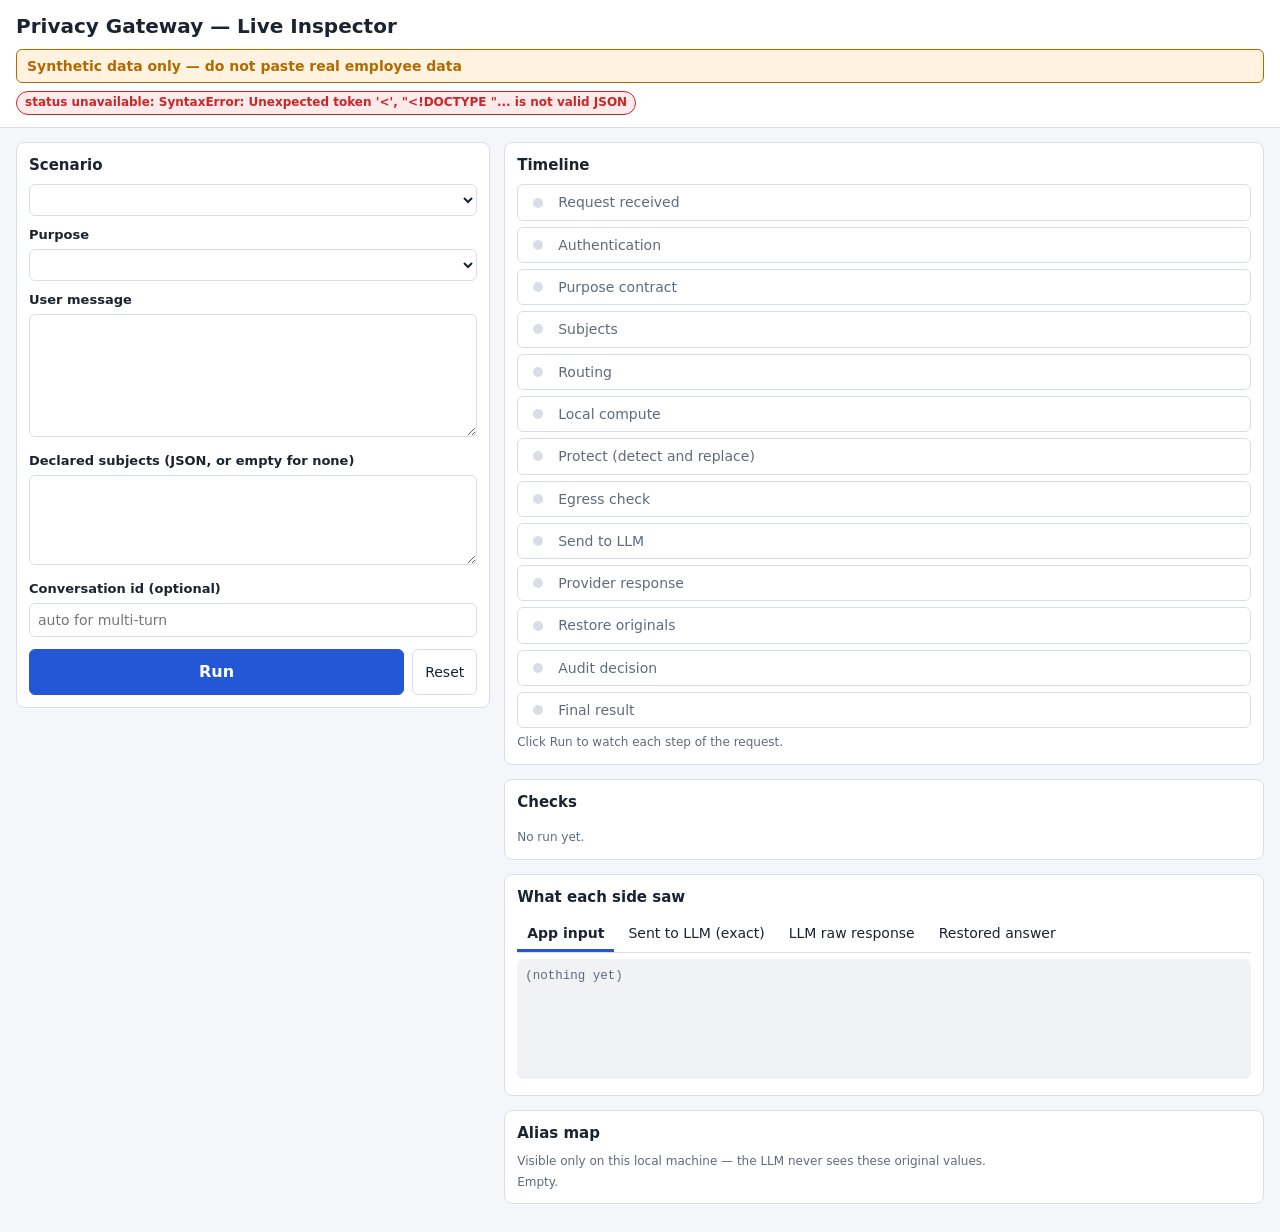
==== demo/ui/index.html @ ef5ab996 "Live Inspector: local test UI with step-by-step trace of every gateway stage - demo/ui_server.py + d" ====
<!doctype html>
<html lang="en">
<head>
<meta charset="utf-8">
<meta name="viewport" content="width=device-width, initial-scale=1">
<title>Privacy Gateway Live Inspector</title>
<style>
:root{--bg:#f4f6f9;--card:#fff;--fg:#1c2330;--mut:#5f6b7c;--bd:#d9dee6;--pri:#2457d6;--pri-fg:#fff;--ok:#16874a;--bad:#c62828;--warn:#b26a00;--okbg:#e6f5ec;--badbg:#fdeaea;--warnbg:#fff3df;--code:#f0f2f6;--alias:#d6e4ff;--aliasfg:#12388f;--redact:#ffd9d9;--redactfg:#8c1414}
@media (prefers-color-scheme:dark){:root:not([data-theme="light"]){--bg:#12161d;--card:#1b212b;--fg:#e4e9f1;--mut:#97a3b6;--bd:#2f3846;--pri:#5b8cff;--pri-fg:#0b1020;--ok:#4cc884;--bad:#ff7b7b;--warn:#f0b04a;--okbg:#14301f;--badbg:#3a1b1b;--warnbg:#38290f;--code:#10141b;--alias:#1f3a73;--aliasfg:#bcd1ff;--redact:#5a2020;--redactfg:#ffc4c4}}
*{box-sizing:border-box}
body{margin:0;background:var(--bg);color:var(--fg);font:14px/1.45 system-ui,-apple-system,"Segoe UI",Roboto,sans-serif}
header{padding:12px 16px;background:var(--card);border-bottom:1px solid var(--bd)}
h1{margin:0 0 8px;font-size:20px}
h2{margin:0 0 8px;font-size:15px}
.banner{background:var(--warnbg);color:var(--warn);border:1px solid var(--warn);border-radius:6px;padding:6px 10px;font-weight:600;margin-bottom:8px}
#statusbar{display:flex;flex-wrap:wrap;gap:8px;align-items:center;font-size:13px}
.badge{display:inline-block;padding:2px 8px;border-radius:999px;font-weight:600;font-size:12px;border:1px solid var(--bd)}
.badge.ok{background:var(--okbg);color:var(--ok);border-color:var(--ok)}
.badge.warn{background:var(--warnbg);color:var(--warn);border-color:var(--warn)}
.badge.bad{background:var(--badbg);color:var(--bad);border-color:var(--bad)}
.badge.gray{background:var(--code);color:var(--mut)}
.mut{color:var(--mut)}
.small{font-size:12px}
main{display:grid;grid-template-columns:38% 1fr;gap:14px;padding:14px 16px;align-items:start}
@media (max-width:900px){main{grid-template-columns:1fr}}
.card{background:var(--card);border:1px solid var(--bd);border-radius:8px;padding:12px;margin-bottom:14px}
label{display:block;font-weight:600;margin:10px 0 4px;font-size:13px}
select,input,textarea{width:100%;font:inherit;color:var(--fg);background:var(--card);border:1px solid var(--bd);border-radius:6px;padding:6px 8px}
textarea{font-family:ui-monospace,SFMono-Regular,Menlo,Consolas,monospace;font-size:12.5px;resize:vertical;min-height:90px}
button{font:inherit;cursor:pointer;border-radius:6px;border:1px solid var(--bd);background:var(--card);color:var(--fg);padding:6px 12px}
button:hover:not(:disabled){border-color:var(--pri)}
button:disabled{opacity:.5;cursor:not-allowed}
button.primary{background:var(--pri);color:var(--pri-fg);border-color:var(--pri);font-weight:700;font-size:16px;padding:10px 16px;width:100%}
.row{display:flex;gap:8px;align-items:flex-start;margin-bottom:6px}
.row select{width:110px;flex:none}
.row textarea{min-height:60px}
.btns{display:flex;gap:8px;margin-top:12px}
.btns .primary{flex:1}
.err{color:var(--bad);font-size:12px;margin-top:3px}
.desc{background:var(--code);border-radius:6px;padding:8px;margin-top:6px;font-size:13px}
.timeline{list-style:none;margin:0;padding:0}
.step{border:1px solid var(--bd);border-radius:6px;margin-bottom:6px;background:var(--card)}
.step.failed{border-color:var(--bad)}
.step .hd{display:flex;align-items:center;gap:10px;padding:7px 10px;cursor:pointer}
.step .ttl{flex:1;font-weight:600}
.step .ms{color:var(--mut);font-variant-numeric:tabular-nums;font-size:12px}
.step.pending .ttl{color:var(--mut);font-weight:400}
.ico{width:20px;height:20px;flex:none;display:flex;align-items:center;justify-content:center;font-weight:700}
.dot{width:10px;height:10px;border-radius:50%;background:var(--bd)}
.spin{width:16px;height:16px;border:2px solid var(--bd);border-top-color:var(--pri);border-radius:50%;animation:sp .8s linear infinite}
@keyframes sp{to{transform:rotate(360deg)}}
.ico.done{color:var(--ok)}.ico.failed{color:var(--bad)}.ico.skipped{color:var(--mut)}
.detail{display:none;padding:6px 10px 10px;border-top:1px solid var(--bd)}
.step.open .detail{display:block}
table{border-collapse:collapse;width:100%;font-size:12.5px}
th,td{text-align:left;vertical-align:top;border-bottom:1px solid var(--bd);padding:4px 6px;word-break:break-word}
th{color:var(--mut);font-weight:600;white-space:nowrap}
td.k{color:var(--mut);white-space:nowrap;width:1%}
pre,.pane{font-family:ui-monospace,SFMono-Regular,Menlo,Consolas,monospace;font-size:12.5px;background:var(--code);border-radius:6px;padding:8px;margin:4px 0;white-space:pre-wrap;word-break:break-word;overflow:auto;max-height:340px}
.pane{min-height:120px;max-height:420px}
.chip{display:inline-block;margin:2px 4px 2px 0;padding:1px 8px;border-radius:999px;font-size:12px;border:1px solid var(--bd);background:var(--code)}
.chip.RAW{background:var(--badbg);color:var(--bad);border-color:var(--bad)}
.chip.TRANSFORMED{background:var(--okbg);color:var(--ok);border-color:var(--ok)}
.chip.INTERNAL{background:var(--code);color:var(--mut)}
.alias{background:var(--alias);color:var(--aliasfg);border-radius:3px;padding:0 2px;cursor:help}
.redact{background:var(--redact);color:var(--redactfg);border-radius:3px;padding:0 2px}
.errcard{background:var(--badbg);border:1px solid var(--bad);color:var(--bad);border-radius:8px;padding:10px 12px;margin-bottom:14px}
.errcard.safe{background:var(--okbg);border-color:var(--ok);color:var(--ok)}
.errcard b{font-size:15px}
.tabs{display:flex;gap:4px;flex-wrap:wrap;border-bottom:1px solid var(--bd);margin-bottom:6px}
.tab{border:none;border-bottom:3px solid transparent;border-radius:0;background:none;padding:6px 10px}
.tab.on{border-bottom-color:var(--pri);font-weight:700}
.legend{font-size:12px;color:var(--mut);margin-top:6px}
.tot{display:flex;gap:14px;flex-wrap:wrap;margin-bottom:8px}
.tot div{background:var(--code);border-radius:6px;padding:4px 10px}
.hidden{display:none}
</style>
</head>
<body>
<header>
  <h1>Privacy Gateway — Live Inspector</h1>
  <div class="banner">Synthetic data only — do not paste real employee data</div>
  <div id="statusbar"><span class="badge gray">loading status…</span></div>
</header>
<main>
<section id="left">
  <div class="card">
    <h2>Scenario</h2>
    <select id="scenario"></select>
    <div id="scdesc" class="desc hidden"></div>
    <label for="purpose">Purpose</label>
    <select id="purpose"></select>
    <label id="msglabel">Message</label>
    <div id="msgs"></div>
    <label for="subjects">Declared subjects (JSON, or empty for none)</label>
    <textarea id="subjects" rows="4" spellcheck="false"></textarea>
    <div id="suberr" class="err"></div>
    <label for="convid">Conversation id (optional)</label>
    <input id="convid" placeholder="auto for multi-turn">
    <div class="btns"><button id="run" class="primary">Run</button><button id="reset">Reset</button></div>
  </div>
</section>
<section id="right">
  <div id="errbox"></div>
  <div class="card">
    <h2>Timeline</h2>
    <ul id="timeline" class="timeline"></ul>
    <div class="mut small" id="tlhint">Click Run to watch each step of the request.</div>
  </div>
  <div class="card">
    <h2>Checks</h2>
    <div id="totals" class="tot"></div>
    <div id="checks" class="mut small">No run yet.</div>
    <div id="mtbox" class="hidden" style="margin-top:8px"><button id="cont" class="primary" style="font-size:14px;padding:6px 12px;width:auto">Continue conversation</button></div>
  </div>
  <div class="card">
    <h2>What each side saw</h2>
    <div class="tabs" id="tabs"></div>
    <div id="pane" class="pane"></div>
    <div id="legend" class="legend hidden"><span class="alias">[ALIAS_ABC123]</span> alias and <span class="redact">[PAN]</span> redaction: this value never left; the gateway restores it on the way back. Hover an alias to see the original.</div>
  </div>
  <div class="card">
    <h2>Alias map</h2>
    <div class="mut small" style="margin-bottom:4px">Visible only on this local machine — the LLM never sees these original values.</div>
    <div id="aliasmap" class="mut small">Empty.</div>
  </div>
</section>
</main>
<script>
(function(){
'use strict';
var STEPS=[["request","Request received"],["auth","Authentication"],["contract","Purpose contract"],["subjects","Subjects"],["route","Routing"],["local_compute","Local compute"],["protect","Protect (detect and replace)"],["egress","Egress check"],["send","Send to LLM"],["provider","Provider response"],["restore","Restore originals"],["audit","Audit decision"],["final","Final result"]];
var ALIAS_RE=/\[[A-Z_]+_[0-9][0-9A-Z]{5}(?:[0-9A-Z]{2})?\]|\[(?:BANK_ACCOUNT|UPI_ID|AADHAAR|PAN|CARD|SECRET)\]/g;
var ALIAS_ONLY=/^\[[A-Z_]+_[0-9][0-9A-Z]{5}(?:[0-9A-Z]{2})?\]$/;
var TABS=[["app_input","App input"],["outbound","Sent to LLM (exact)"],["provider_raw","LLM raw response"],["answer","Restored answer"]];
var $=function(id){return document.getElementById(id)};
var S={contracts:[],scenarios:[],cur:null,rows:[],running:false,summary:null,errEv:null,steps:{},stepOrder:[],tab:"app_input",plainMsg:null,origContent:null,prettied:false};

function el(tag,cls,text){var e=document.createElement(tag);if(cls)e.className=cls;if(text!==undefined&&text!==null)e.textContent=String(text);return e}
function clear(n){while(n.firstChild)n.removeChild(n.firstChild)}
function str(v){if(v===null||v===undefined)return "";if(typeof v==="string")return v;try{return JSON.stringify(v,null,2)}catch(e){return String(v)}}
function fmtMs(v){return (typeof v==="number")?(v<1000?v.toFixed(v<10?1:0)+" ms":(v/1000).toFixed(2)+" s"):""}
function rid(){return "conv-"+Math.random().toString(36).slice(2,10)}

/* ---------- status ---------- */
function loadStatus(){
  fetch("/api/status").then(function(r){return r.json()}).then(function(s){
    var b=$("statusbar");clear(b);
    var real=s.provider==="groq";
    b.appendChild(el("span","badge "+(real?"ok":"warn"),"provider: "+s.provider+" / "+(s.model||"?")));
    if(s.provider_note)b.appendChild(el("span","mut",s.provider_note));
    b.appendChild(el("span","badge gray","NER: "+(s.ner||"?")));
    b.appendChild(el("span","badge gray","integrity: "+(s.integrity||"?")));
    if(s.private_route)b.appendChild(el("span","badge gray","private route: "+s.private_route));
    (s.warnings||[]).forEach(function(w){b.appendChild(el("span","badge bad","⚠ "+w))});
    S.contracts=s.contracts||[];fillPurposes();
  }).catch(function(e){var b=$("statusbar");clear(b);b.appendChild(el("span","badge bad","status unavailable: "+e))});
}
function fillPurposes(){
  var p=$("purpose"),cur=p.value;clear(p);
  var seen={};
  S.contracts.forEach(function(c){if(seen[c.purpose])return;seen[c.purpose]=1;
    var o=el("option",null,c.purpose+(c.route?" ["+c.route+(c.task_type?", "+c.task_type:"")+"]":""));o.value=c.purpose;p.appendChild(o)});
  if(S.cur&&S.cur.purpose)p.value=S.cur.purpose;else if(cur)p.value=cur;
  if(S.cur&&S.cur.purpose&&p.value!==S.cur.purpose){var o=el("option",null,S.cur.purpose);o.value=S.cur.purpose;p.appendChild(o);p.value=S.cur.purpose}
}

/* ---------- scenarios ---------- */
var KINDS={A:"A — external LLM with protection",B:"B — local compute",C4:"C4 — private route",MT:"MT — multi-turn"};
function loadScenarios(){
  fetch("/api/scenarios").then(function(r){return r.json()}).then(function(list){
    S.scenarios=list||[];var sel=$("scenario");clear(sel);
    var c=el("option","","— custom —");c.value="";sel.appendChild(c);
    ["A","B","C4","MT"].forEach(function(k){
      var items=S.scenarios.filter(function(s){return s.kind===k});if(!items.length)return;
      var g=document.createElement("optgroup");g.label=KINDS[k];
      items.forEach(function(s){var o=el("option",null,s.title);o.value=s.id;g.appendChild(o)});sel.appendChild(g)});
    if(S.scenarios.length){sel.value=S.scenarios[0].id;pick(S.scenarios[0].id)}else pick("");
  }).catch(function(e){pick("")});
}
function pick(id){
  var sc=S.scenarios.filter(function(s){return s.id===id})[0]||null;S.cur=sc;
  var d=$("scdesc");
  if(sc){d.textContent=sc.description||"";d.classList.toggle("hidden",!sc.description)}else d.classList.add("hidden");
  fillPurposes();
  if(sc)$("purpose").value=sc.purpose;
  var msgs=sc?sc.messages.map(function(m){return {role:m.role,content:m.content}}):[{role:"user",content:""}];
  setMessages(msgs,sc&&sc.kind==="MT");
  $("subjects").value=sc&&sc.subjects?JSON.stringify(sc.subjects,null,2):"";
  $("convid").value=sc&&sc.kind==="MT"?rid():"";
  validateSubjects();clearOutput();
}

/* ---------- messages editor ---------- */
function pretty(s){try{return JSON.stringify(JSON.parse(s),null,2)}catch(e){return s}}
function setMessages(msgs,forceRows){
  S.rows=msgs;
  S.plainMsg=(!forceRows&&msgs.length===1&&msgs[0].role==="user");
  renderMsgs();
}
function renderMsgs(){
  var box=$("msgs");clear(box);
  $("msglabel").textContent=S.plainMsg?"User message":"Messages";
  if(S.plainMsg){
    var m=S.rows[0];var t=el("textarea");t.rows=6;
    var p=pretty(m.content);S.origContent=m.content;S.prettied=(p!==m.content);
    t.value=p;t.addEventListener("input",function(){S.rows[0].content=t.value;S.prettied=false});
    S.rows[0].content=t.value;S.pretty=p;
    t.dataset.pretty=p;t.dataset.orig=m.content;
    box.appendChild(t);return;
  }
  S.rows.forEach(function(m,i){
    var r=el("div","row");var sel=el("select");
    ["system","user","assistant"].forEach(function(x){var o=el("option",null,x);o.value=x;sel.appendChild(o)});
    sel.value=m.role;sel.addEventListener("change",function(){m.role=sel.value});
    var t=el("textarea");t.value=m.content;t.addEventListener("input",function(){m.content=t.value});
    var rm=el("button",null,"remove");rm.addEventListener("click",function(){S.rows.splice(i,1);renderMsgs()});
    r.appendChild(sel);r.appendChild(t);r.appendChild(rm);box.appendChild(r);
  });
  var add=el("button",null,"add message");
  add.addEventListener("click",function(){S.rows.push({role:S.rows.length&&S.rows[S.rows.length-1].role==="user"?"assistant":"user",content:""});renderMsgs()});
  box.appendChild(add);
}
function currentMessages(){
  return S.rows.map(function(m,i){
    var c=m.content;
    if(S.plainMsg){var t=$("msgs").querySelector("textarea");
      if(t&&t.value===t.dataset.pretty)c=t.dataset.orig;else if(t)c=t.value}
    return {role:m.role,content:c}});
}
function validateSubjects(){
  var v=$("subjects").value.trim();$("suberr").textContent="";
  if(!v)return {ok:true,val:null};
  try{var o=JSON.parse(v);return {ok:true,val:o}}catch(e){$("suberr").textContent="Invalid JSON: "+e.message;return {ok:false}}
}

/* ---------- timeline ---------- */
function icon(status){
  var i=el("span","ico "+status);
  if(status==="pending")i.appendChild(el("span","dot"));
  else if(status==="running")i.appendChild(el("span","spin"));
  else i.textContent=status==="done"?"✓":status==="failed"?"✗":"–";
  return i;
}
function initTimeline(){
  S.steps={};S.stepOrder=[];clear($("timeline"));
  STEPS.forEach(function(s){ensureStep(s[0],s[1])});
}
function ensureStep(id,title){
  if(S.steps[id])return S.steps[id];
  var li=el("li","step pending");var hd=el("div","hd");var dt=el("div","detail");
  li.appendChild(hd);li.appendChild(dt);
  var st={id:id,title:title||id,status:"pending",ms:null,detail:null,li:li,hd:hd,dt:dt,userOpen:null};
  hd.addEventListener("click",function(){st.userOpen=!li.classList.contains("open");li.classList.toggle("open",st.userOpen)});
  S.steps[id]=st;S.stepOrder.push(id);$("timeline").appendChild(li);paintStep(st);return st;
}
function hasDetail(d){return d&&typeof d==="object"&&Object.keys(d).length>0}
function paintStep(st){
  st.li.className="step "+st.status+(st.li.classList.contains("open")?" open":"");
  clear(st.hd);st.hd.appendChild(icon(st.status));
  st.hd.appendChild(el("span","ttl",st.title));
  st.hd.appendChild(el("span","ms",st.ms!==null?fmtMs(st.ms):(st.status==="skipped"?"skipped":"")));
  clear(st.dt);
  if(hasDetail(st.detail))st.dt.appendChild(renderDetail(st.detail));else st.dt.appendChild(el("div","mut small","No detail."));
  var open=st.userOpen!==null?st.userOpen:(st.status==="running"||st.status==="failed");
  st.li.classList.toggle("open",open);
}
function onStep(ev){
  var st=ensureStep(ev.id,ev.title);
  if(ev.title)st.title=ev.title;st.status=ev.status;
  if(typeof ev.ms==="number")st.ms=ev.ms;
  if(ev.detail&&typeof ev.detail==="object")st.detail=ev.detail;
  if(ev.status==="failed")st.userOpen=null;
  paintStep(st);
}

/* ---------- detail rendering ---------- */
function kvTable(obj){
  var t=el("table");
  Object.keys(obj).forEach(function(k){
    var v=obj[k];var tr=el("tr");tr.appendChild(el("td","k",k));var td=el("td");
    td.appendChild(renderValue(k,v));tr.appendChild(td);t.appendChild(tr)});
  return t;
}
function simpleTable(rows,cols){
  var t=el("table");var h=el("tr");cols.forEach(function(c){h.appendChild(el("th",null,c))});t.appendChild(h);
  rows.forEach(function(r){var tr=el("tr");cols.forEach(function(c){tr.appendChild(el("td",null,str(r&&r[c])))});t.appendChild(tr)});
  return t;
}
function renderValue(k,v){
  if((k==="outbound"||k==="raw_text"||k==="answer")&&v!==null&&v!==undefined){return el("pre",null,str(v))}
  if(k==="entities"&&Array.isArray(v))return v.length?simpleTable(v,["type","action","replacement"]):el("span","mut","none");
  if(k==="outputs"&&Array.isArray(v)){var w=el("div");v.forEach(function(o){w.appendChild(el("span","chip "+(o&&o.egress),(o&&o.name)+" · "+(o&&o.egress)))});return w}
  if(k==="classes"&&v&&typeof v==="object"&&!Array.isArray(v)){var w2=el("div");Object.keys(v).forEach(function(c){w2.appendChild(el("span","chip",c+": "+str(v[c])))});return w2}
  if(k==="checks"&&Array.isArray(v))return checksList(v);
  if(v===null||v===undefined)return el("span","mut","—");
  if(typeof v==="object"){
    if(Array.isArray(v)&&v.length&&v.every(function(x){return x&&typeof x==="object"&&!Array.isArray(x)})){
      var cols=[];v.forEach(function(x){Object.keys(x).forEach(function(c){if(cols.indexOf(c)<0)cols.push(c)})});
      return simpleTable(v,cols)}
    if(Array.isArray(v)&&v.every(function(x){return typeof x!=="object"||x===null}))return el("span",null,v.map(str).join(", "));
    return el("pre",null,str(v));
  }
  return el("span",null,str(v));
}
function renderDetail(d){var w=el("div");w.appendChild(kvTable(d));return w}
function checksList(list){
  var t=el("table");
  list.forEach(function(c){var tr=el("tr");
    var m=c.ok===true?"✓":c.ok===false?"✗":"–";
    var i=el("td","k",m);i.style.color=c.ok===true?"var(--ok)":c.ok===false?"var(--bad)":"var(--mut)";i.style.fontWeight="700";
    tr.appendChild(i);tr.appendChild(el("td",null,c.name));tr.appendChild(el("td","mut",c.note||""));t.appendChild(tr)});
  return t;
}

/* ---------- output panes ---------- */
function aliasLookup(){var m={};((S.summary&&S.summary.alias_map)||[]).forEach(function(a){m[a.alias]=a});return m}
function highlight(text){
  var f=document.createDocumentFragment();var map=aliasLookup();var last=0,m;
  ALIAS_RE.lastIndex=0;
  while((m=ALIAS_RE.exec(text))!==null){
    if(m.index>last)f.appendChild(document.createTextNode(text.slice(last,m.index)));
    var tok=m[0];var isAlias=ALIAS_ONLY.test(tok);
    var s=el("span",isAlias?"alias":"redact",tok);
    if(isAlias){var a=map[tok];s.title=a?("type: "+a.type+"\noriginal: "+a.value+"\n(never left this machine)"):"alias token (original not in alias map)"}
    else s.title="redacted: the original value is not sent and not restorable";
    f.appendChild(s);last=m.index+tok.length;
  }
  if(last<text.length)f.appendChild(document.createTextNode(text.slice(last)));
  return f;
}
function renderTabs(){
  var tb=$("tabs");clear(tb);
  TABS.forEach(function(t){var b=el("button","tab"+(S.tab===t[0]?" on":""),t[1]);
    b.addEventListener("click",function(){S.tab=t[0];renderTabs();renderPane()});tb.appendChild(b)});
}
function renderPane(){
  var p=$("pane");clear(p);var panes=(S.summary&&S.summary.panes)||{};var txt=panes[S.tab];
  var hl=(S.tab==="outbound"||S.tab==="provider_raw");
  $("legend").classList.toggle("hidden",!hl);
  if(txt===undefined||txt===null||txt===""){
    p.appendChild(el("span","mut",S.tab==="outbound"&&S.summary?"(empty — nothing was sent to the LLM)":"(nothing yet)"));return}
  if(hl)p.appendChild(highlight(String(txt)));else p.appendChild(document.createTextNode(String(txt)));
}
function renderSummary(){
  var s=S.summary;if(!s)return;
  var t=$("totals");clear(t);
  [["HTTP",s.http_status],["Total",fmtMs(s.total_ms)],["Gateway",fmtMs(s.gateway_ms)],["Provider",fmtMs(s.provider_ms)]].forEach(function(x){
    var d=el("div");d.appendChild(el("span","mut",x[0]+": "));d.appendChild(el("b",null,x[1]));t.appendChild(d)});
  var c=$("checks");clear(c);
  if(s.checks&&s.checks.length){c.classList.remove("mut");c.appendChild(checksList(s.checks))}else c.textContent="No checks reported.";
  var am=$("aliasmap");clear(am);
  if(s.alias_map&&s.alias_map.length){am.classList.remove("mut");am.appendChild(simpleTable(s.alias_map,["alias","type","value","action"]))}else{am.classList.add("mut");am.textContent="No aliases in this run."}
  renderPane();renderErr();
  var mt=S.cur&&S.cur.kind==="MT"&&s.http_status>=200&&s.http_status<300&&!S.errEv&&s.panes&&s.panes.answer;
  $("mtbox").classList.toggle("hidden",!mt);
}
function renderErr(){
  var b=$("errbox");clear(b);var e=S.errEv;if(!e)return;
  var outEmpty=!(S.summary&&S.summary.panes&&S.summary.panes.outbound);
  var refused=e.status>=400&&outEmpty;
  var c=el("div","errcard"+(refused?" safe":""));
  if(refused){c.appendChild(el("b",null,"Request refused — nothing was sent to the LLM"));c.appendChild(el("div","small","The gateway failed closed. This is the safety mechanism working as intended."))}
  else c.appendChild(el("b",null,"Error"));
  c.appendChild(el("div",null,"HTTP "+e.status+" · "+e.error_type));
  c.appendChild(el("div",null,e.message));
  b.appendChild(c);
}
function clearOutput(){
  S.summary=null;S.errEv=null;clear($("errbox"));initTimeline();
  clear($("totals"));$("checks").textContent="No run yet.";$("checks").classList.add("mut");
  $("aliasmap").textContent="Empty.";$("aliasmap").classList.add("mut");
  $("mtbox").classList.add("hidden");$("tlhint").classList.remove("hidden");
  renderTabs();renderPane();
}

/* ---------- run ---------- */
function onEvent(ev){
  if(ev.type==="step")onStep(ev);
  else if(ev.type==="error"){
    S.errEv=ev;
    var ids=S.stepOrder.filter(function(i){return S.steps[i].status==="running"});
    if(!ids.length){var p=S.stepOrder.filter(function(i){return S.steps[i].status==="pending"});if(p.length)ids=[p[0]]}
    ids.forEach(function(i){var st=S.steps[i];st.status="failed";st.userOpen=null;
      st.detail=st.detail||{};st.detail.error=ev.error_type+": "+ev.message;paintStep(st)});
    renderErr();
  }else if(ev.type==="summary"){S.summary=ev;renderSummary()}
}
function setRunning(r){S.running=r;$("run").disabled=r;$("run").textContent=r?"Running…":"Run"}
async function run(){
  var sub=validateSubjects();if(!sub.ok)return;
  var payload={purpose:$("purpose").value,messages:currentMessages(),subjects:sub.val,conversation_id:$("convid").value.trim()||null};
  clearOutput();$("tlhint").classList.add("hidden");setRunning(true);
  try{
    var resp=await fetch("/api/run",{method:"POST",headers:{"Content-Type":"application/json"},body:JSON.stringify(payload)});
    var ct=resp.headers.get("content-type")||"";
    if(!resp.body||ct.indexOf("text/event-stream")<0){
      var txt=await resp.text();var j=null;try{j=JSON.parse(txt)}catch(e){}
      var er=(j&&j.error)||j||{};
      onEvent({type:"error",status:resp.status,error_type:er.type||er.error_type||"http_error",message:er.message||(j&&j.detail)||txt.slice(0,500)||resp.statusText});
      return;
    }
    var rd=resp.body.getReader(),dec=new TextDecoder(),buf="";
    for(;;){
      var r=await rd.read();if(r.done)break;
      buf+=dec.decode(r.value,{stream:true});
      var idx;
      while((idx=buf.search(/\r?\n\r?\n/))>=0){
        var chunk=buf.slice(0,idx);buf=buf.slice(idx).replace(/^\r?\n\r?\n/,"");
        handleChunk(chunk);
      }
    }
    if(buf.trim())handleChunk(buf);
  }catch(e){onEvent({type:"error",status:0,error_type:"network_error",message:String(e&&e.message||e)})}
  finally{setRunning(false)}
}
function handleChunk(chunk){
  chunk.split(/\r?\n/).forEach(function(line){
    if(line.indexOf("data:")!==0)return;
    var j=line.slice(5).trim();if(!j)return;
    try{onEvent(JSON.parse(j))}catch(e){console.warn("bad event",j,e)}
  });
}

/* ---------- wiring ---------- */
$("run").addEventListener("click",run);
$("reset").addEventListener("click",function(){pick($("scenario").value)});
$("scenario").addEventListener("change",function(){pick($("scenario").value)});
$("subjects").addEventListener("input",validateSubjects);
$("cont").addEventListener("click",function(){
  var a=S.summary&&S.summary.panes&&S.summary.panes.answer;if(!a)return;
  var msgs=currentMessages();msgs.push({role:"assistant",content:a});msgs.push({role:"user",content:""});
  if(!$("convid").value.trim())$("convid").value=rid();
  var keep=$("convid").value;setMessages(msgs,true);$("convid").value=keep;
  clearOutput();
});
loadStatus();loadScenarios();initTimeline();renderTabs();renderPane();
})();
</script>
</body>
</html>
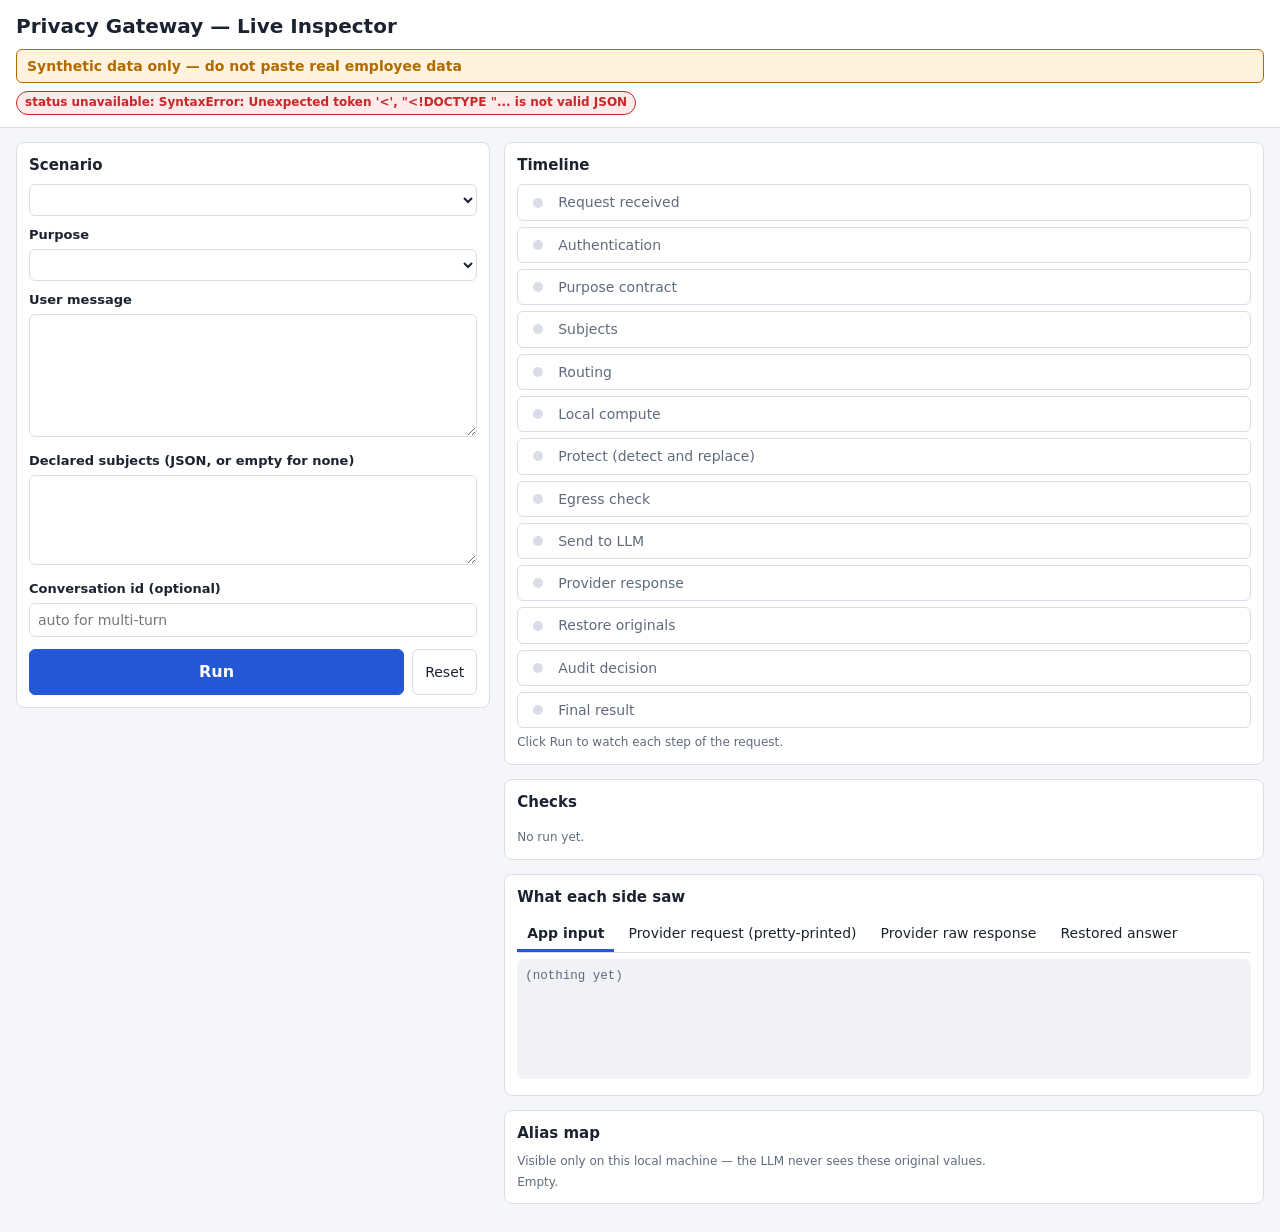
==== commit 9cf5beec: "Live Inspector correctness pass: N/A semantics, honest labels, request hash, local-origin guard - Ch" ====
--- a/demo/ui/index.html
+++ b/demo/ui/index.html
@@ -132,7 +132,7 @@
 var STEPS=[["request","Request received"],["auth","Authentication"],["contract","Purpose contract"],["subjects","Subjects"],["route","Routing"],["local_compute","Local compute"],["protect","Protect (detect and replace)"],["egress","Egress check"],["send","Send to LLM"],["provider","Provider response"],["restore","Restore originals"],["audit","Audit decision"],["final","Final result"]];
 var ALIAS_RE=/\[[A-Z_]+_[0-9][0-9A-Z]{5}(?:[0-9A-Z]{2})?\]|\[(?:BANK_ACCOUNT|UPI_ID|AADHAAR|PAN|CARD|SECRET)\]/g;
 var ALIAS_ONLY=/^\[[A-Z_]+_[0-9][0-9A-Z]{5}(?:[0-9A-Z]{2})?\]$/;
-var TABS=[["app_input","App input"],["outbound","Sent to LLM (exact)"],["provider_raw","LLM raw response"],["answer","Restored answer"]];
+var TABS=[["app_input","App input"],["outbound","Provider request (pretty-printed)"],["provider_raw","Provider raw response"],["answer","Restored answer"]];
 var $=function(id){return document.getElementById(id)};
 var S={contracts:[],scenarios:[],cur:null,rows:[],running:false,summary:null,errEv:null,steps:{},stepOrder:[],tab:"app_input",plainMsg:null,origContent:null,prettied:false};
 
@@ -151,6 +151,7 @@
     if(s.provider_note)b.appendChild(el("span","mut",s.provider_note));
     b.appendChild(el("span","badge gray","NER: "+(s.ner||"?")));
     b.appendChild(el("span","badge gray","integrity: "+(s.integrity||"?")));
+    b.appendChild(el("span","badge gray","code: "+(s.commit||"?")));
     if(s.private_route)b.appendChild(el("span","badge gray","private route: "+s.private_route));
     (s.warnings||[]).forEach(function(w){b.appendChild(el("span","badge bad","⚠ "+w))});
     S.contracts=s.contracts||[];fillPurposes();
@@ -259,7 +260,7 @@
   st.li.className="step "+st.status+(st.li.classList.contains("open")?" open":"");
   clear(st.hd);st.hd.appendChild(icon(st.status));
   st.hd.appendChild(el("span","ttl",st.title));
-  st.hd.appendChild(el("span","ms",st.ms!==null?fmtMs(st.ms):(st.status==="skipped"?"skipped":"")));
+  st.hd.appendChild(el("span","ms",st.status==="skipped"?"N/A":(st.ms!==null&&st.ms!==undefined?fmtMs(st.ms):"")));
   clear(st.dt);
   if(hasDetail(st.detail))st.dt.appendChild(renderDetail(st.detail));else st.dt.appendChild(el("div","mut small","No detail."));
   var open=st.userOpen!==null?st.userOpen:(st.status==="running"||st.status==="failed");
@@ -307,8 +308,10 @@
 function checksList(list){
   var t=el("table");
   list.forEach(function(c){var tr=el("tr");
-    var m=c.ok===true?"✓":c.ok===false?"✗":"–";
-    var i=el("td","k",m);i.style.color=c.ok===true?"var(--ok)":c.ok===false?"var(--bad)":"var(--mut)";i.style.fontWeight="700";
+    var st=c.status||(c.ok===true?"pass":c.ok===false?"fail":"n/a");
+    var m=st==="pass"?"✓":st==="fail"?"✗":"N/A";
+    var i=el("td","k",m);i.style.color=st==="pass"?"var(--ok)":st==="fail"?"var(--bad)":"var(--mut)";i.style.fontWeight="700";
+    i.setAttribute("data-status",st);
     tr.appendChild(i);tr.appendChild(el("td",null,c.name));tr.appendChild(el("td","mut",c.note||""));t.appendChild(tr)});
   return t;
 }
@@ -340,6 +343,9 @@
   $("legend").classList.toggle("hidden",!hl);
   if(txt===undefined||txt===null||txt===""){
     p.appendChild(el("span","mut",S.tab==="outbound"&&S.summary?"(empty — nothing was sent to the LLM)":"(nothing yet)"));return}
+  if(S.tab==="outbound"&&S.summary&&S.summary.outbound_caption){
+    var cap=el("div","mut small",S.summary.outbound_caption);cap.id="outcap";cap.style.marginBottom="8px";
+    cap.style.fontFamily="system-ui,sans-serif";cap.style.whiteSpace="normal";p.appendChild(cap)}
   if(hl)p.appendChild(highlight(String(txt)));else p.appendChild(document.createTextNode(String(txt)));
 }
 function renderSummary(){
@@ -392,7 +398,7 @@
   var payload={purpose:$("purpose").value,messages:currentMessages(),subjects:sub.val,conversation_id:$("convid").value.trim()||null};
   clearOutput();$("tlhint").classList.add("hidden");setRunning(true);
   try{
-    var resp=await fetch("/api/run",{method:"POST",headers:{"Content-Type":"application/json"},body:JSON.stringify(payload)});
+    var resp=await fetch("/api/run",{method:"POST",headers:{"Content-Type":"application/json","X-PGW-UI":"1"},body:JSON.stringify(payload)});
     var ct=resp.headers.get("content-type")||"";
     if(!resp.body||ct.indexOf("text/event-stream")<0){
       var txt=await resp.text();var j=null;try{j=JSON.parse(txt)}catch(e){}
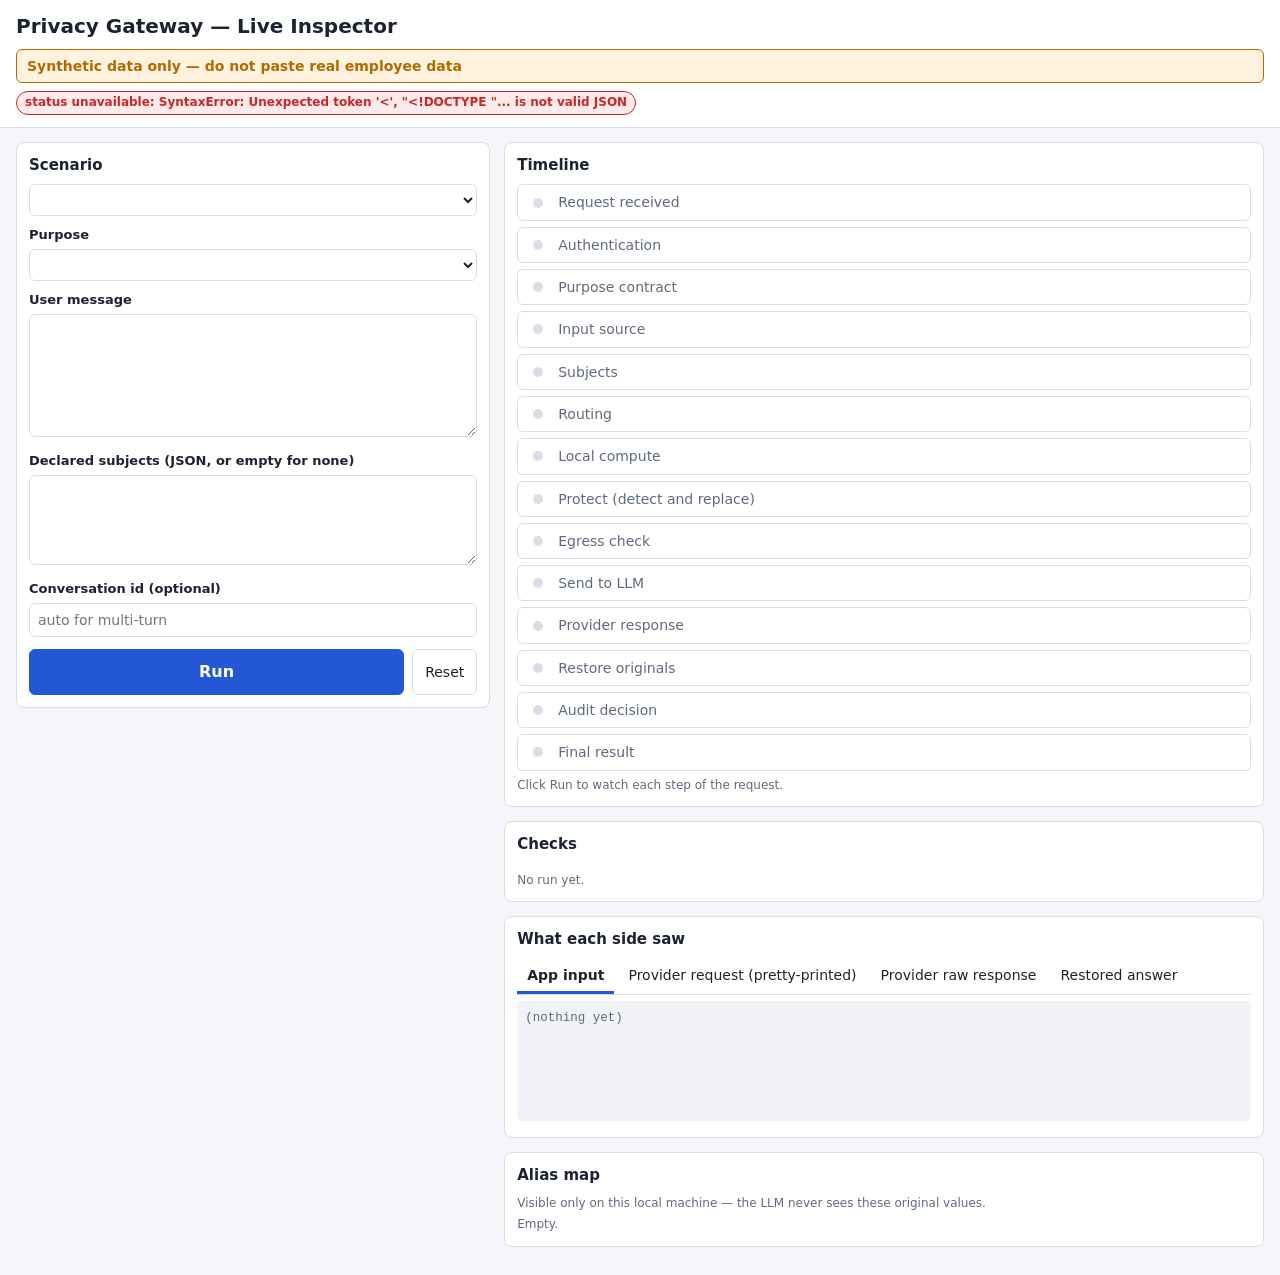
==== commit 08a166f2: "Security boundary: mandatory contracts, signed config, unambiguous contracts, source-side input boun" ====
--- a/demo/ui/index.html
+++ b/demo/ui/index.html
@@ -129,7 +129,7 @@
 <script>
 (function(){
 'use strict';
-var STEPS=[["request","Request received"],["auth","Authentication"],["contract","Purpose contract"],["subjects","Subjects"],["route","Routing"],["local_compute","Local compute"],["protect","Protect (detect and replace)"],["egress","Egress check"],["send","Send to LLM"],["provider","Provider response"],["restore","Restore originals"],["audit","Audit decision"],["final","Final result"]];
+var STEPS=[["request","Request received"],["auth","Authentication"],["contract","Purpose contract"],["input_source","Input source"],["subjects","Subjects"],["route","Routing"],["local_compute","Local compute"],["protect","Protect (detect and replace)"],["egress","Egress check"],["send","Send to LLM"],["provider","Provider response"],["restore","Restore originals"],["audit","Audit decision"],["final","Final result"]];
 var ALIAS_RE=/\[[A-Z_]+_[0-9][0-9A-Z]{5}(?:[0-9A-Z]{2})?\]|\[(?:BANK_ACCOUNT|UPI_ID|AADHAAR|PAN|CARD|SECRET)\]/g;
 var ALIAS_ONLY=/^\[[A-Z_]+_[0-9][0-9A-Z]{5}(?:[0-9A-Z]{2})?\]$/;
 var TABS=[["app_input","App input"],["outbound","Provider request (pretty-printed)"],["provider_raw","Provider raw response"],["answer","Restored answer"]];
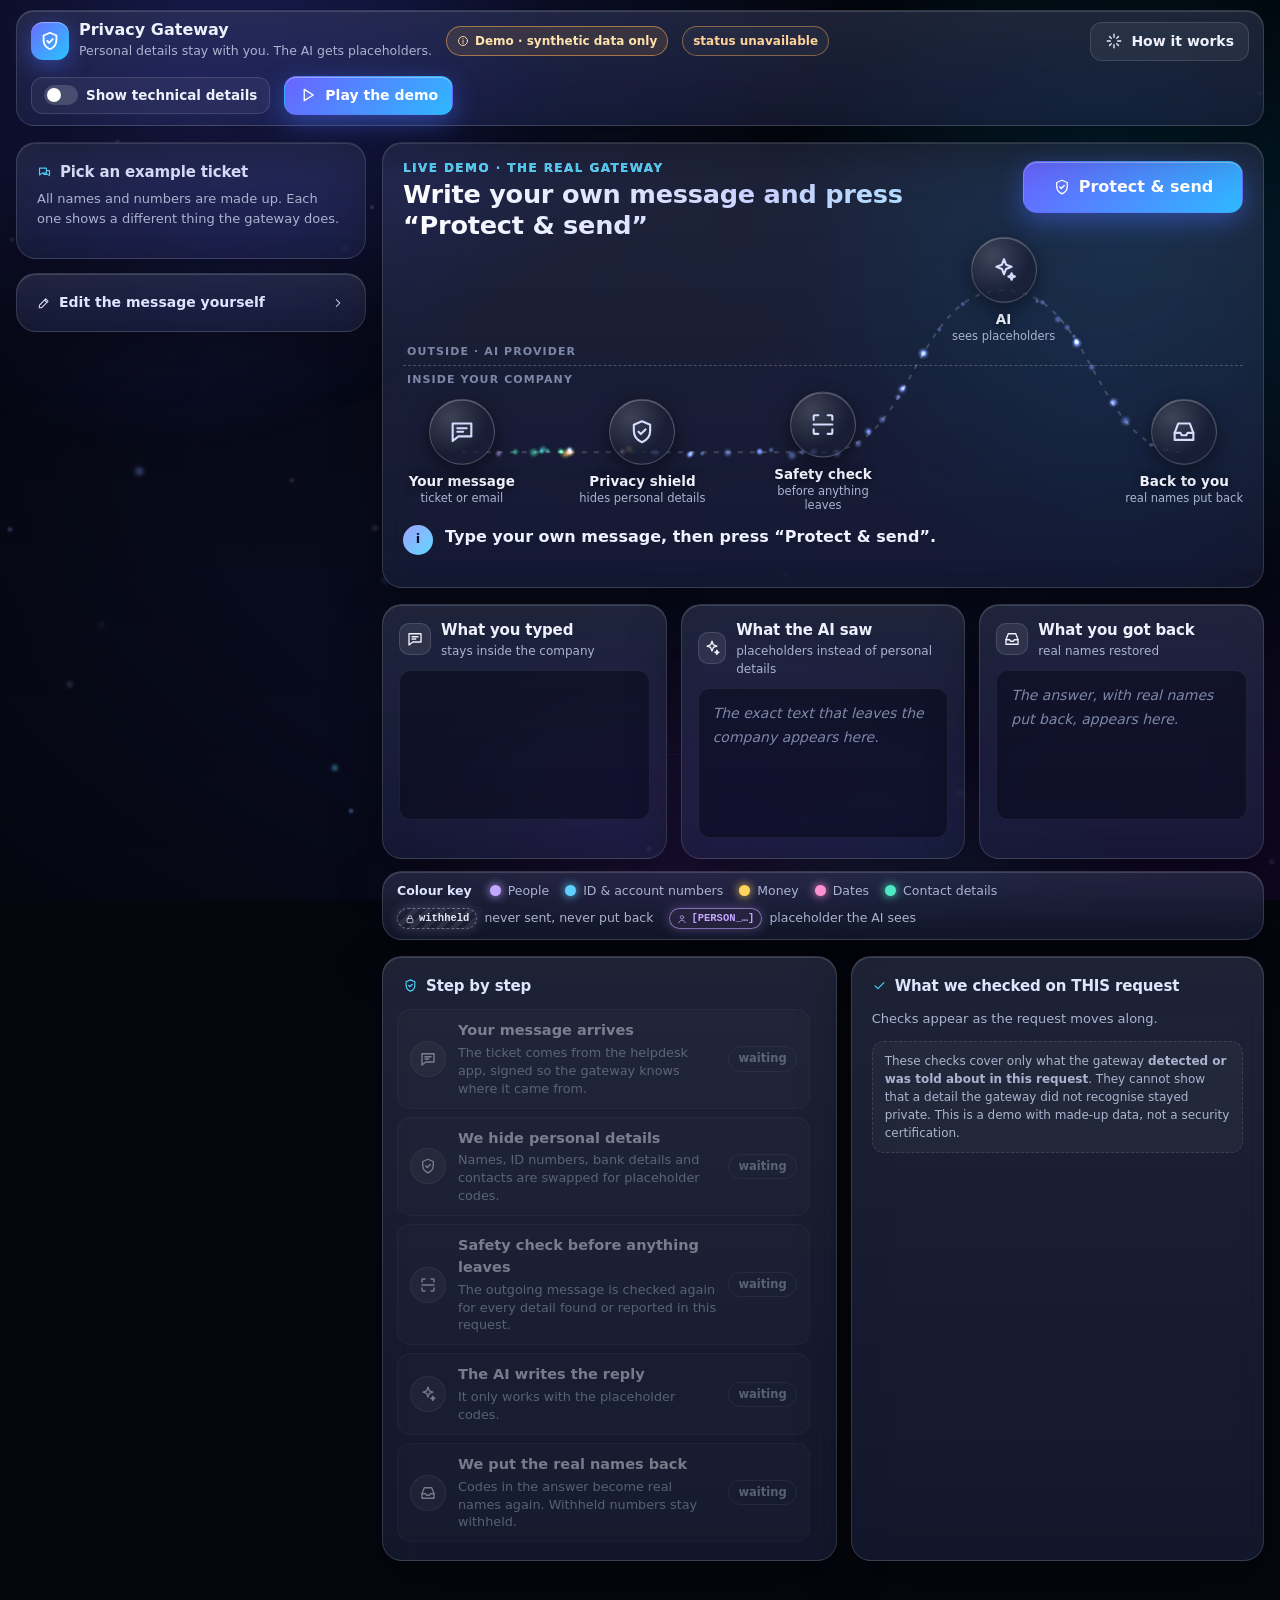
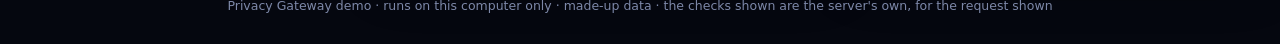
==== commit 55fe3d09: "Showcase UI for the Live Inspector: glass journey, morphing placeholders, presenter mode Rebuilt dem" ====
--- a/demo/ui/index.html
+++ b/demo/ui/index.html
@@ -3,444 +3,1292 @@
 <head>
 <meta charset="utf-8">
 <meta name="viewport" content="width=device-width, initial-scale=1">
-<title>Privacy Gateway Live Inspector</title>
+<meta name="color-scheme" content="dark">
+<title>Privacy Gateway Demo</title>
 <style>
-:root{--bg:#f4f6f9;--card:#fff;--fg:#1c2330;--mut:#5f6b7c;--bd:#d9dee6;--pri:#2457d6;--pri-fg:#fff;--ok:#16874a;--bad:#c62828;--warn:#b26a00;--okbg:#e6f5ec;--badbg:#fdeaea;--warnbg:#fff3df;--code:#f0f2f6;--alias:#d6e4ff;--aliasfg:#12388f;--redact:#ffd9d9;--redactfg:#8c1414}
-@media (prefers-color-scheme:dark){:root:not([data-theme="light"]){--bg:#12161d;--card:#1b212b;--fg:#e4e9f1;--mut:#97a3b6;--bd:#2f3846;--pri:#5b8cff;--pri-fg:#0b1020;--ok:#4cc884;--bad:#ff7b7b;--warn:#f0b04a;--okbg:#14301f;--badbg:#3a1b1b;--warnbg:#38290f;--code:#10141b;--alias:#1f3a73;--aliasfg:#bcd1ff;--redact:#5a2020;--redactfg:#ffc4c4}}
+/* ===== tokens ===================================================================================== */
+:root{
+  --bg0:#05070f;--bg1:#0a0e20;--fg:#eef1fb;--mut:#aab4d0;--dim:#7d88a8;
+  --glass:rgba(22,28,58,.52);--glass2:rgba(255,255,255,.045);--bd:rgba(255,255,255,.13);--bd2:rgba(255,255,255,.22);
+  --brand:#8b8dff;--brand2:#4fd6ff;
+  --k-person:#c3a6ff;--k-id:#5fd0ff;--k-money:#ffd45c;--k-date:#ff92d0;--k-contact:#4fe8c4;
+  --ok:#5ff0a4;--bad:#ff6b7f;--warn:#ffb052;
+  --r:20px;--font:ui-sans-serif,system-ui,-apple-system,"Segoe UI",Roboto,"Helvetica Neue",Arial,sans-serif;
+  --mono:ui-monospace,SFMono-Regular,Menlo,Consolas,"Liberation Mono",monospace;
+}
 *{box-sizing:border-box}
-body{margin:0;background:var(--bg);color:var(--fg);font:14px/1.45 system-ui,-apple-system,"Segoe UI",Roboto,sans-serif}
-header{padding:12px 16px;background:var(--card);border-bottom:1px solid var(--bd)}
-h1{margin:0 0 8px;font-size:20px}
-h2{margin:0 0 8px;font-size:15px}
-.banner{background:var(--warnbg);color:var(--warn);border:1px solid var(--warn);border-radius:6px;padding:6px 10px;font-weight:600;margin-bottom:8px}
-#statusbar{display:flex;flex-wrap:wrap;gap:8px;align-items:center;font-size:13px}
-.badge{display:inline-block;padding:2px 8px;border-radius:999px;font-weight:600;font-size:12px;border:1px solid var(--bd)}
-.badge.ok{background:var(--okbg);color:var(--ok);border-color:var(--ok)}
-.badge.warn{background:var(--warnbg);color:var(--warn);border-color:var(--warn)}
-.badge.bad{background:var(--badbg);color:var(--bad);border-color:var(--bad)}
-.badge.gray{background:var(--code);color:var(--mut)}
-.mut{color:var(--mut)}
-.small{font-size:12px}
-main{display:grid;grid-template-columns:38% 1fr;gap:14px;padding:14px 16px;align-items:start}
-@media (max-width:900px){main{grid-template-columns:1fr}}
-.card{background:var(--card);border:1px solid var(--bd);border-radius:8px;padding:12px;margin-bottom:14px}
-label{display:block;font-weight:600;margin:10px 0 4px;font-size:13px}
-select,input,textarea{width:100%;font:inherit;color:var(--fg);background:var(--card);border:1px solid var(--bd);border-radius:6px;padding:6px 8px}
-textarea{font-family:ui-monospace,SFMono-Regular,Menlo,Consolas,monospace;font-size:12.5px;resize:vertical;min-height:90px}
-button{font:inherit;cursor:pointer;border-radius:6px;border:1px solid var(--bd);background:var(--card);color:var(--fg);padding:6px 12px}
-button:hover:not(:disabled){border-color:var(--pri)}
-button:disabled{opacity:.5;cursor:not-allowed}
-button.primary{background:var(--pri);color:var(--pri-fg);border-color:var(--pri);font-weight:700;font-size:16px;padding:10px 16px;width:100%}
-.row{display:flex;gap:8px;align-items:flex-start;margin-bottom:6px}
-.row select{width:110px;flex:none}
-.row textarea{min-height:60px}
-.btns{display:flex;gap:8px;margin-top:12px}
-.btns .primary{flex:1}
-.err{color:var(--bad);font-size:12px;margin-top:3px}
-.desc{background:var(--code);border-radius:6px;padding:8px;margin-top:6px;font-size:13px}
+html{background:var(--bg0)}
+body{margin:0;min-height:100vh;color:var(--fg);background:var(--bg0);font:15px/1.5 var(--font);-webkit-font-smoothing:antialiased;overflow-x:hidden}
+button{font:inherit;color:inherit}
+:focus-visible{outline:2px solid var(--brand2);outline-offset:3px;border-radius:8px}
+.sr{position:absolute!important;width:1px;height:1px;overflow:hidden;clip:rect(0 0 0 0);white-space:nowrap}
+.hidden{display:none!important}
+.ico{width:1em;height:1em;flex:none;fill:none;stroke:currentColor;stroke-width:1.8;stroke-linecap:round;stroke-linejoin:round;vertical-align:-.14em}
+
+/* ===== living background ========================================================================== */
+.bg{position:fixed;inset:0;z-index:0;overflow:hidden;pointer-events:none;
+  background:radial-gradient(1200px 700px at 15% -10%,#18205a 0,transparent 60%),radial-gradient(900px 700px at 100% 110%,#2a1252 0,transparent 60%),linear-gradient(180deg,#05070f,#0a0d22)}
+.aurora{position:absolute;width:70vmax;height:70vmax;border-radius:50%;opacity:.55;will-change:transform}
+.a1{left:-22vmax;top:-30vmax;background:radial-gradient(circle,rgba(94,92,255,.55) 0,rgba(94,92,255,0) 62%);animation:drift1 28s ease-in-out infinite alternate}
+.a2{right:-25vmax;top:-18vmax;background:radial-gradient(circle,rgba(0,190,255,.42) 0,rgba(0,190,255,0) 60%);animation:drift2 34s ease-in-out infinite alternate}
+.a3{left:20vmax;bottom:-42vmax;background:radial-gradient(circle,rgba(176,70,255,.42) 0,rgba(176,70,255,0) 60%);animation:drift3 30s ease-in-out infinite alternate}
+.a4{right:5vmax;bottom:-30vmax;width:45vmax;height:45vmax;background:radial-gradient(circle,rgba(0,230,170,.25) 0,rgba(0,230,170,0) 60%);animation:drift2 40s ease-in-out infinite alternate-reverse}
+@keyframes drift1{to{transform:translate(18vmax,12vmax) scale(1.15)}}
+@keyframes drift2{to{transform:translate(-14vmax,16vmax) scale(.9)}}
+@keyframes drift3{to{transform:translate(-10vmax,-14vmax) scale(1.2)}}
+#bgfx{position:absolute;inset:0;width:100%;height:100%}
+.grain{position:absolute;inset:0;background:radial-gradient(ellipse at center,transparent 50%,rgba(0,0,0,.55) 100%)}
+
+/* ===== glass ====================================================================================== */
+.glass{position:relative;background:linear-gradient(180deg,rgba(255,255,255,.075),rgba(255,255,255,.025)),var(--glass);
+  border:1px solid var(--bd);border-radius:var(--r);box-shadow:0 18px 50px rgba(0,0,0,.38),inset 0 1px 0 rgba(255,255,255,.14);
+  -webkit-backdrop-filter:blur(18px) saturate(150%);backdrop-filter:blur(18px) saturate(150%)}
+.pad{padding:18px 20px}
+h1,h2,h3{margin:0;letter-spacing:-.01em}
+h2{font-size:15px;font-weight:650;color:#dfe4ff;display:flex;align-items:center;gap:8px}
+h2 .ico{color:var(--brand2)}
+.mut{color:var(--mut)}.small{font-size:13px}.tiny{font-size:12px}
+
+/* ===== header ===================================================================================== */
+.top{position:sticky;top:10px;z-index:30;margin:10px 16px 0;display:flex;align-items:center;gap:14px;padding:10px 14px;border-radius:18px;flex-wrap:wrap}
+.brand{display:flex;align-items:center;gap:10px;min-width:0}
+.logo{width:38px;height:38px;border-radius:12px;display:grid;place-items:center;background:linear-gradient(135deg,#6b6dff,#27c4ff);box-shadow:0 6px 22px rgba(80,110,255,.45),inset 0 1px 0 rgba(255,255,255,.35)}
+.logo .ico{width:22px;height:22px;color:#fff;stroke-width:2}
+.brand b{font-size:16px;display:block;line-height:1.15}
+.brand span{font-size:12.5px;color:var(--mut)}
+.top .sp{flex:1}
+.badge{display:inline-flex;align-items:center;gap:6px;padding:5px 10px;border-radius:999px;font-size:12px;font-weight:600;border:1px solid var(--bd);background:var(--glass2);white-space:nowrap}
+.badge.demo{color:#ffe3ad;border-color:rgba(255,176,82,.55);background:rgba(255,176,82,.12)}
+.badge.warn{color:#ffd29a;border-color:rgba(255,176,82,.45)}
+.badge.okb{color:#b9ffd9;border-color:rgba(95,240,164,.45)}
+.btn{display:inline-flex;align-items:center;gap:8px;cursor:pointer;border-radius:12px;border:1px solid var(--bd);background:rgba(255,255,255,.06);padding:8px 14px;font-weight:600;font-size:14px;transition:background .2s,border-color .2s,transform .15s}
+.btn:hover:not(:disabled){background:rgba(255,255,255,.11);border-color:var(--bd2)}
+.btn:active:not(:disabled){transform:translateY(1px)}
+.btn:disabled{opacity:.45;cursor:not-allowed}
+.btn.primary{border-color:transparent;color:#fff;background:linear-gradient(135deg,#6a63ff,#2fb8ff);box-shadow:0 8px 26px rgba(70,110,255,.45),inset 0 1px 0 rgba(255,255,255,.35)}
+.btn.primary:hover:not(:disabled){background:linear-gradient(135deg,#7a74ff,#46c4ff)}
+.btn.big{font-size:16px;padding:13px 18px;border-radius:14px;width:100%;justify-content:center}
+.btn .ico{width:18px;height:18px}
+.switch{display:inline-flex;align-items:center;gap:8px;cursor:pointer;border:1px solid var(--bd);background:rgba(255,255,255,.05);border-radius:12px;padding:7px 12px;font-size:13.5px;font-weight:600}
+.switch .knob{width:34px;height:20px;border-radius:999px;background:rgba(255,255,255,.16);position:relative;transition:background .2s}
+.switch .knob::after{content:"";position:absolute;left:3px;top:3px;width:14px;height:14px;border-radius:50%;background:#fff;transition:transform .2s}
+.switch[aria-pressed="true"] .knob{background:#4f7dff}
+.switch[aria-pressed="true"] .knob::after{transform:translateX(14px)}
+
+/* ===== layout ===================================================================================== */
+main{position:relative;z-index:1;display:grid;gap:16px;padding:16px;grid-template-columns:350px minmax(0,1fr);
+  grid-template-areas:"side stage" "side views" "side results" "tech tech";align-items:start;max-width:1900px;margin:0 auto}
+#side{grid-area:side;display:flex;flex-direction:column;gap:14px}
+#stage{grid-area:stage}
+#views{grid-area:views}
+#results{grid-area:results}
+#tech{grid-area:tech}
+footer{position:relative;z-index:1;padding:4px 16px 28px;text-align:center;color:var(--dim);font-size:12.5px}
+@media (max-width:1180px){
+  main{grid-template-columns:minmax(0,1fr);grid-template-areas:"stage" "side" "views" "results" "tech"}
+}
+
+/* ===== scenario cards ============================================================================= */
+.cards{display:flex;flex-direction:column;gap:6px}
+.card{all:unset;box-sizing:border-box;cursor:pointer;display:grid;grid-template-columns:38px 1fr;gap:3px 12px;align-items:center;padding:9px 12px;border-radius:14px;border:1px solid transparent;background:rgba(255,255,255,.035);transition:background .2s,border-color .2s,transform .2s;opacity:0;animation:cardIn .5s cubic-bezier(.2,.8,.2,1) forwards}
+.card:hover{background:rgba(255,255,255,.07);border-color:var(--bd)}
+.card:focus-visible{outline:2px solid var(--brand2);outline-offset:2px}
+.card[aria-pressed="true"]{background:linear-gradient(135deg,rgba(106,99,255,.22),rgba(47,184,255,.12));border-color:rgba(130,150,255,.55);box-shadow:0 0 0 1px rgba(130,150,255,.2),0 8px 24px rgba(40,60,160,.3)}
+.card[aria-disabled="true"]{cursor:not-allowed;opacity:.55!important}
+.card .cic{grid-row:1/3;width:38px;height:38px;border-radius:11px;display:grid;place-items:center;background:rgba(255,255,255,.07);border:1px solid var(--bd)}
+.card .cic .ico{width:20px;height:20px}
+.card .ct{font-weight:650;font-size:14px;display:flex;gap:8px;align-items:center;flex-wrap:wrap}
+.card .cl{font-size:12.3px;color:var(--mut);line-height:1.38;display:-webkit-box;-webkit-line-clamp:2;-webkit-box-orient:vertical;overflow:hidden}
+.tag{font-size:10.5px;font-weight:700;letter-spacing:.04em;text-transform:uppercase;padding:2px 7px;border-radius:999px;border:1px solid}
+.tag.tg-ai{color:#bcd0ff;border-color:rgba(140,160,255,.5)}
+.tag.tg-calc{color:#ffe08f;border-color:rgba(255,212,92,.5)}
+.tag.tg-inside{color:#ffcf95;border-color:rgba(255,176,82,.55)}
+.tag.tg-convo{color:#a6f5dc;border-color:rgba(79,232,196,.5)}
+.tag.tg-stop{color:#ffb3bd;border-color:rgba(255,107,127,.55)}
+.cic.tg-ai{color:#a8b8ff}.cic.tg-calc{color:var(--k-money)}.cic.tg-inside{color:var(--warn)}.cic.tg-convo{color:var(--k-contact)}.cic.tg-stop{color:var(--bad)}
+@keyframes cardIn{from{opacity:0;transform:translateY(8px)}to{opacity:1;transform:none}}
+
+/* editor */
+details.editor summary{cursor:pointer;font-weight:600;font-size:14px;list-style:none;display:flex;align-items:center;gap:8px;color:#dfe4ff}
+details.editor summary::-webkit-details-marker{display:none}
+details.editor summary .chev{transition:transform .2s;margin-left:auto}
+details.editor[open] summary .chev{transform:rotate(90deg)}
+label{display:block;font-weight:600;margin:12px 0 5px;font-size:12.5px;color:var(--mut)}
+select,input,textarea{width:100%;font:inherit;font-size:13.5px;color:var(--fg);background:rgba(4,8,22,.55);border:1px solid var(--bd);border-radius:10px;padding:8px 10px}
+select option,select optgroup{background:#121734;color:var(--fg)}
+textarea{font-family:var(--mono);font-size:12.5px;resize:vertical;min-height:110px;line-height:1.5}
+.row{display:flex;gap:6px;align-items:flex-start;margin-bottom:6px}
+.row select{width:100px;flex:none}
+.row textarea{min-height:64px}
+.err{color:var(--bad);font-size:12px;margin-top:4px}
+.runrow{display:flex;gap:8px}
+.runrow .btn.big{flex:1}
+
+/* ===== stage / journey ============================================================================ */
+#stage{padding:18px 20px 16px;overflow:hidden}
+.stage-head{display:flex;align-items:flex-start;gap:12px;flex-wrap:wrap}
+.stage-head h1{font-size:clamp(19px,2vw,27px);font-weight:750;line-height:1.2;background:linear-gradient(90deg,#fff,#c9d2ff 60%,#9fe6ff);-webkit-background-clip:text;background-clip:text;color:transparent;flex:1;min-width:240px}
+.stage-head .eyebrow{display:block;font-size:12px;font-weight:700;letter-spacing:.12em;text-transform:uppercase;color:var(--brand2);margin-bottom:4px;-webkit-text-fill-color:var(--brand2)}
+.runbox{display:flex;flex-direction:column;align-items:flex-end;gap:6px}
+.runbox .btn.big{width:auto;min-width:220px}
+.speed{font-size:12px;color:var(--mut);display:flex;align-items:center;gap:6px;min-height:16px}
+body.presenting .runbox .btn{display:none}
+.journey{position:relative;height:270px;margin-top:6px;user-select:none}
+#jfx{position:absolute;inset:0;width:100%;height:100%}
+.boundary{position:absolute;left:0;right:0;top:44%;border-top:1.5px dashed rgba(255,255,255,.22)}
+.boundary .lab{position:absolute;left:4px;font-size:11px;font-weight:700;letter-spacing:.1em;text-transform:uppercase;color:var(--dim)}
+.boundary .up{bottom:6px}.boundary .dn{top:6px}
+.node{position:absolute;transform:translate(-50%,-50%);display:flex;flex-direction:column;align-items:center;width:130px;text-align:center;--c:#8b9cff;transition:opacity .4s}
+.orb{position:relative;width:66px;height:66px;border-radius:50%;display:grid;place-items:center;background:radial-gradient(circle at 32% 28%,rgba(255,255,255,.2),rgba(255,255,255,.04) 60%),rgba(12,16,40,.7);border:1px solid rgba(255,255,255,.2);box-shadow:inset 0 1px 0 rgba(255,255,255,.25),0 6px 20px rgba(0,0,0,.45);transition:box-shadow .35s,border-color .35s,transform .35s}
+.orb .ico{width:28px;height:28px;color:#d6dcff;transition:color .35s}
+.orb .ring{position:absolute;inset:-4px;border-radius:50%;border:2px solid var(--c);opacity:0;pointer-events:none}
+.orb .cnt{position:absolute;top:-6px;right:-8px;min-width:24px;height:24px;padding:0 6px;border-radius:999px;background:var(--c);color:#0b0f24;font-weight:800;font-size:12.5px;display:grid;place-items:center;transform:scale(0);transition:transform .35s cubic-bezier(.3,1.6,.5,1)}
+.orb .cnt.on{transform:scale(1)}
+.node .nl{margin-top:8px;font-weight:700;font-size:13.5px;line-height:1.2;text-shadow:0 1px 8px rgba(0,0,0,.6)}
+.node .ns{font-size:11.5px;color:var(--mut);line-height:1.25;margin-top:2px}
+.node.active .orb{border-color:var(--c);box-shadow:0 0 0 1px var(--c),0 0 34px var(--c),inset 0 1px 0 rgba(255,255,255,.3);transform:scale(1.08)}
+.node.active .orb .ico,.node.done .orb .ico{color:#fff}
+.node.done .orb{border-color:var(--c);box-shadow:0 0 18px color-mix(in srgb,var(--c) 55%,transparent),inset 0 1px 0 rgba(255,255,255,.3)}
+.node.skipped{opacity:.35}
+.node.skipped .nl{text-decoration:line-through;text-decoration-color:rgba(255,255,255,.5)}
+.node.fail{--c:var(--bad)}
+.node.fail .orb{border-color:var(--bad);box-shadow:0 0 0 1px var(--bad),0 0 40px rgba(255,80,100,.8)}
+.node.fail .orb .ico{color:#ffd0d6}
+.node.warn{--c:var(--warn)}
+.node.ok{--c:var(--ok)}
+#n-priv{opacity:0;pointer-events:none}
+#n-priv.show{opacity:1}
+#n-priv .orb{transform:scale(.4);transition:transform .6s cubic-bezier(.3,1.5,.5,1),box-shadow .35s,border-color .35s}
+#n-priv.show .orb{transform:scale(1)}
+#n-priv.show.active .orb{transform:scale(1.08)}
+.chiplayer{position:absolute;inset:0;pointer-events:none}
+.jchip{position:absolute;left:0;top:0;padding:3px 9px;border-radius:999px;font:700 11px/1.3 var(--mono);white-space:nowrap;color:#0b0f24;background:var(--kc,#9fb1ff);box-shadow:0 0 16px var(--kc,#9fb1ff);will-change:transform}
+.barrier{position:absolute;width:8px;height:96px;border-radius:6px;background:linear-gradient(#ff8a9a,#ff3d5a);box-shadow:0 0 26px #ff3d5a,0 0 60px rgba(255,61,90,.5);transform:translate(-50%,-50%) scaleY(0);opacity:0}
+.calc{position:absolute;transform:translate(-50%,0);padding:8px 12px;border-radius:12px;font-size:12px;line-height:1.35;color:#fff3cf;background:rgba(60,46,8,.65);border:1px solid rgba(255,212,92,.55);box-shadow:0 0 24px rgba(255,212,92,.25);opacity:0;white-space:nowrap;-webkit-backdrop-filter:blur(8px);backdrop-filter:blur(8px)}
+.calc b{color:var(--k-money)}
+.caption{margin:8px 0 0;min-height:2.9em;font-size:clamp(15px,1.25vw,19px);font-weight:560;line-height:1.45;color:#eef1ff;display:flex;gap:12px;align-items:flex-start}
+.caption .step-no{flex:none;display:inline-grid;place-items:center;min-width:30px;height:30px;padding:0 8px;border-radius:999px;font-size:13px;font-weight:800;color:#0b0f24;background:linear-gradient(135deg,#9ea2ff,#5fd8ff)}
+.caption .txt{transition:opacity .25s}
+.caption.red .step-no{background:linear-gradient(135deg,#ff8a9a,#ff4d67)}.caption.amber .step-no{background:linear-gradient(135deg,#ffd29a,#ffa23a)}.caption.green .step-no{background:linear-gradient(135deg,#a6ffd0,#3ee08f)}
+.caption.fade .txt{opacity:0}
+
+/* outcome */
+.outcome{margin-top:12px;display:flex;align-items:center;gap:16px;padding:14px 18px;border-radius:16px;border:1px solid;opacity:0;transform:translateY(8px);transition:opacity .5s,transform .5s cubic-bezier(.2,.8,.2,1)}
+.outcome.show{opacity:1;transform:none}
+.outcome .oi{position:relative;flex:none;width:52px;height:52px;border-radius:50%;display:grid;place-items:center}
+.outcome .oi .ico{width:28px;height:28px;stroke-width:2.4}
+.outcome>div:nth-child(2){flex:1;min-width:0}
+.outcome .ot{font-weight:800;font-size:18px}
+.outcome .os{font-size:13.5px;color:var(--mut);margin-top:2px}
+.outcome .om{font-size:13px;margin-top:4px;font-family:var(--mono);color:#ffd3d9;word-break:break-word}
+.outcome.ok{border-color:rgba(95,240,164,.45);background:linear-gradient(90deg,rgba(40,180,110,.22),rgba(40,180,110,.05))}
+.outcome.ok .oi{background:radial-gradient(circle,rgba(95,240,164,.35),rgba(95,240,164,.08));color:var(--ok);box-shadow:0 0 30px rgba(95,240,164,.45)}
+.outcome.ok .ot{color:#c9ffe2}
+.outcome.inside{border-color:rgba(255,176,82,.55);background:linear-gradient(90deg,rgba(255,150,40,.2),rgba(255,150,40,.04))}
+.outcome.inside .oi{background:radial-gradient(circle,rgba(255,176,82,.35),rgba(255,176,82,.08));color:var(--warn);box-shadow:0 0 30px rgba(255,176,82,.45)}
+.outcome.inside .ot{color:#ffe1bd}
+.outcome.stop{border-color:rgba(255,107,127,.6);background:linear-gradient(90deg,rgba(255,60,90,.22),rgba(255,140,60,.06))}
+.outcome.stop .oi{background:radial-gradient(circle,rgba(255,107,127,.35),rgba(255,107,127,.08));color:var(--bad);box-shadow:0 0 30px rgba(255,90,110,.5)}
+.outcome.stop .ot{color:#ffd0d7}
+.outcome .ripple{position:absolute;inset:0;border-radius:50%;border:2px solid currentColor;opacity:0}
+.outcome .stats{margin-left:auto;display:flex;gap:18px;flex-wrap:wrap}
+.stat{text-align:right}
+.stat b{display:block;font-size:24px;font-weight:800;font-variant-numeric:tabular-nums;line-height:1.1}
+.stat span{font-size:11.5px;color:var(--mut)}
+.flash{position:absolute;inset:0;border-radius:var(--r);pointer-events:none;opacity:0}
+.flash.red{box-shadow:inset 0 0 80px rgba(255,50,80,.6),inset 0 0 0 2px rgba(255,90,110,.7)}
+.flash.amber{box-shadow:inset 0 0 80px rgba(255,160,40,.45),inset 0 0 0 2px rgba(255,176,82,.6)}
+.flash.green{box-shadow:inset 0 0 80px rgba(60,230,150,.35),inset 0 0 0 2px rgba(95,240,164,.5)}
+
+/* ===== three views ================================================================================ */
+.vgrid{display:grid;grid-template-columns:repeat(3,minmax(0,1fr));gap:14px}
+@media (max-width:900px){.vgrid{grid-template-columns:minmax(0,1fr)}}
+.view{display:flex;flex-direction:column;min-width:0;padding:14px 16px 12px;overflow:hidden}
+.vh{display:flex;align-items:center;gap:10px;margin-bottom:10px}
+.vh .vi{width:32px;height:32px;border-radius:10px;display:grid;place-items:center;background:rgba(255,255,255,.08);border:1px solid var(--bd)}
+.vh .vi .ico{width:18px;height:18px}
+.vh h3{font-size:15px;font-weight:700}
+.vh .vs{font-size:12px;color:var(--mut)}
+.vbody{position:relative;font-size:14px;line-height:1.75;white-space:pre-wrap;word-break:break-word;overflow:auto;max-height:330px;min-height:150px;padding:12px 14px;border-radius:12px;background:rgba(3,6,18,.45);border:1px solid rgba(255,255,255,.07);scrollbar-width:thin;scrollbar-color:rgba(255,255,255,.2) transparent}
+.vbody.json{font-family:var(--mono);font-size:12.5px;line-height:1.65}
+.vbody .ph{color:var(--dim);font-style:italic;white-space:normal}
+.sub{font-size:11.5px;font-weight:700;letter-spacing:.08em;text-transform:uppercase;color:var(--dim);margin:12px 0 6px;display:flex;align-items:center;gap:6px}
+.sub:first-child{margin-top:0}
+.vnote{margin-top:8px;font-size:12px;color:var(--mut);line-height:1.45}
+.vnote.amber{color:#ffd29a}
+.stamp{display:inline-flex;align-items:center;gap:6px;font-size:12px;font-weight:700;padding:4px 10px;border-radius:999px;margin-bottom:8px;white-space:normal}
+.stamp.amber{color:#ffdcae;background:rgba(255,176,82,.14);border:1px solid rgba(255,176,82,.5)}
+.stamp.red{color:#ffd0d7;background:rgba(255,107,127,.14);border:1px solid rgba(255,107,127,.5)}
+.stamp.mock{color:#d7dcff;background:rgba(139,141,255,.14);border:1px solid rgba(139,141,255,.45)}
+.empty{display:flex;flex-direction:column;align-items:center;justify-content:center;gap:10px;min-height:150px;text-align:center;white-space:normal;color:var(--mut);font-size:14px}
+.empty .ico{width:40px;height:40px}
+.empty.red{color:#ffc2cb}.empty.red .ico{color:var(--bad);filter:drop-shadow(0 0 12px rgba(255,80,100,.7))}
+.scan{position:absolute;left:0;right:0;top:0;height:70px;pointer-events:none;opacity:0;background:linear-gradient(180deg,transparent,rgba(95,240,164,.22) 70%,rgba(95,240,164,.75) 98%,transparent);border-radius:12px}
+
+/* highlighted values / chips */
+.hl{border-radius:6px;padding:1px 3px;margin:0 -1px;transition:background .45s,color .45s,box-shadow .45s}
+.hl.lit{color:var(--kc);background:color-mix(in srgb,var(--kc) 18%,transparent);box-shadow:0 0 0 1px color-mix(in srgb,var(--kc) 55%,transparent),0 0 18px color-mix(in srgb,var(--kc) 40%,transparent)}
+.hl.inside.lit{background:repeating-linear-gradient(135deg,color-mix(in srgb,var(--kc) 20%,transparent) 0 6px,color-mix(in srgb,var(--kc) 8%,transparent) 6px 12px)}
+.chip{display:inline-flex;align-items:center;gap:4px;padding:0 7px;border-radius:999px;font-family:var(--mono);font-size:.84em;font-weight:700;line-height:1.75;white-space:nowrap;vertical-align:baseline;color:var(--kc);background:color-mix(in srgb,var(--kc) 16%,rgba(5,8,20,.8));border:1px solid color-mix(in srgb,var(--kc) 60%,transparent);box-shadow:0 0 12px color-mix(in srgb,var(--kc) 30%,transparent);transition:opacity .35s,transform .35s,filter .35s}
+.chip .ico{width:.95em;height:.95em}
+.chip.withheld{color:#e3e7f5;--kc:#9aa3bd;background:repeating-linear-gradient(135deg,rgba(255,255,255,.1) 0 5px,rgba(255,255,255,.03) 5px 10px);border-style:dashed}
+.chip.pre,.hl.pre{opacity:.12;filter:blur(2px)}
+.val{border-radius:6px;padding:1px 4px;color:var(--kc);background:color-mix(in srgb,var(--kc) 16%,transparent);box-shadow:0 0 0 1px color-mix(in srgb,var(--kc) 45%,transparent);transition:opacity .35s,filter .35s}
+.val.pre{opacity:.12;filter:blur(2px)}
+.land{animation:land .6s cubic-bezier(.3,1.6,.5,1)}
+@keyframes land{0%{transform:scale(1.35)}100%{transform:scale(1)}}
+.k-person{--kc:var(--k-person)}.k-id{--kc:var(--k-id)}.k-money{--kc:var(--k-money)}.k-date{--kc:var(--k-date)}.k-contact{--kc:var(--k-contact)}
+.ghost{position:fixed;left:0;top:0;z-index:60;pointer-events:none;display:grid;will-change:transform}
+.ghost>span{grid-area:1/1;display:inline-flex;align-items:center;gap:4px;padding:1px 8px;border-radius:999px;font-size:14px;font-weight:700;white-space:nowrap;color:var(--kc);background:color-mix(in srgb,var(--kc) 22%,rgba(5,8,20,.92));border:1px solid var(--kc);box-shadow:0 0 22px var(--kc)}
+.ghost>.gb{font-family:var(--mono);font-size:12.5px;opacity:0}
+.legend{display:flex;flex-wrap:wrap;gap:8px 16px;margin-top:12px;padding:10px 14px;font-size:12.5px;color:var(--mut);align-items:center}
+.legend .li{display:inline-flex;align-items:center;gap:7px}
+.legend .dot{width:11px;height:11px;border-radius:50%;background:var(--kc);box-shadow:0 0 10px var(--kc)}
+.legend .lt{font-weight:700;color:#dfe4ff;margin-right:2px}
+
+/* ===== results ==================================================================================== */
+.rgrid{display:grid;grid-template-columns:minmax(0,1.1fr) minmax(0,1fr);gap:14px}
+@media (max-width:900px){.rgrid{grid-template-columns:minmax(0,1fr)}}
+.stages{list-style:none;margin:12px 0 0;padding:0;display:flex;flex-direction:column;gap:8px}
+.stg{display:grid;grid-template-columns:36px 1fr auto;gap:2px 12px;align-items:center;padding:10px 12px;border-radius:14px;background:rgba(255,255,255,.035);border:1px solid rgba(255,255,255,.07);opacity:.45;transform:translateX(-6px);transition:opacity .45s,transform .45s cubic-bezier(.2,.8,.2,1),border-color .45s,background .45s}
+.stg.in{opacity:1;transform:none}
+.stg .si{grid-row:1/3;width:36px;height:36px;border-radius:50%;display:grid;place-items:center;background:rgba(255,255,255,.07);border:1px solid var(--bd)}
+.stg .si .ico{width:18px;height:18px}
+.stg .st{font-weight:700;font-size:14.5px}
+.stg .sd{font-size:12.8px;color:var(--mut);line-height:1.4;grid-column:2}
+.stg .ss{grid-row:1/3;grid-column:3;font-size:11.5px;font-weight:700;padding:3px 9px;border-radius:999px;border:1px solid var(--bd);color:var(--mut);white-space:nowrap}
+.stg.done{border-color:rgba(95,240,164,.3)}.stg.done .si{color:var(--ok);border-color:rgba(95,240,164,.5)}.stg.done .ss{color:var(--ok);border-color:rgba(95,240,164,.45)}
+.stg.active{border-color:rgba(95,214,255,.5);background:rgba(79,214,255,.08)}.stg.active .si{color:var(--brand2);border-color:var(--brand2);box-shadow:0 0 16px rgba(79,214,255,.5)}
+.stg.fail{border-color:rgba(255,107,127,.55);background:rgba(255,107,127,.08)}.stg.fail .si{color:var(--bad);border-color:var(--bad)}.stg.fail .ss{color:var(--bad);border-color:rgba(255,107,127,.55)}
+.stg.skip .si,.stg.skip .ss{color:var(--dim)}
+.stg.warn{border-color:rgba(255,176,82,.5)}.stg.warn .si{color:var(--warn);border-color:var(--warn)}.stg.warn .ss{color:var(--warn);border-color:rgba(255,176,82,.5)}
+.stg .techsteps{grid-column:1/-1;margin-top:8px;display:none}
+body.tech .stg .techsteps{display:block}
+.ts{display:flex;gap:10px;font-size:12px;font-family:var(--mono);color:var(--mut);padding:3px 0;border-top:1px dashed rgba(255,255,255,.08)}
+.ts .tn{flex:1;color:#cbd2ea}
+.ts .tst.done{color:var(--ok)}.ts .tst.failed{color:var(--bad)}.ts .tst.skipped{color:var(--dim)}
+.checks{list-style:none;margin:12px 0 0;padding:0;display:flex;flex-direction:column;gap:8px}
+.chk{display:grid;grid-template-columns:30px 1fr;gap:2px 10px;padding:10px 12px;border-radius:14px;background:rgba(255,255,255,.035);border:1px solid rgba(255,255,255,.07);animation:cardIn .45s cubic-bezier(.2,.8,.2,1) both}
+.chk .cs{grid-row:1/4;width:28px;height:28px;border-radius:50%;display:grid;place-items:center;font-weight:900;font-size:13px}
+.chk .cs .ico{width:16px;height:16px;stroke-width:2.6}
+.chk.pass .cs{background:rgba(95,240,164,.16);color:var(--ok);box-shadow:0 0 14px rgba(95,240,164,.35)}
+.chk.fail{border-color:rgba(255,107,127,.55)}.chk.fail .cs{background:rgba(255,107,127,.18);color:var(--bad)}
+.chk.na .cs{background:rgba(255,255,255,.06);color:var(--dim);font-size:10.5px}
+.chk .cp{font-weight:700;font-size:14px}
+.chk .cn{font-size:12.3px;color:#c4cbe3;line-height:1.4}
+.chk .cnote{font-size:11.5px;color:var(--dim)}
+.chk .cst{font-family:var(--mono);font-size:11px;font-weight:700;margin-left:6px;padding:1px 6px;border-radius:6px;background:rgba(255,255,255,.07)}
+details.na{margin-top:10px}
+details.na summary{cursor:pointer;font-size:13px;color:var(--mut);font-weight:600}
+.honest{margin-top:12px;font-size:12px;color:var(--mut);line-height:1.5;padding:10px 12px;border-radius:12px;background:rgba(255,255,255,.03);border:1px dashed rgba(255,255,255,.12)}
+.mtbox{margin-top:12px}
+
+/* ===== technical details ========================================================================== */
+#tech{display:none}
+body.tech #tech{display:block}
+.tgrid{display:grid;grid-template-columns:minmax(0,1fr) minmax(0,1.2fr);gap:14px;margin-top:12px}
+@media (max-width:1000px){.tgrid{grid-template-columns:minmax(0,1fr)}}
+.statusbar{display:flex;flex-wrap:wrap;gap:6px;margin-top:10px}
+.statusbar .badge{white-space:normal}
 .timeline{list-style:none;margin:0;padding:0}
-.step{border:1px solid var(--bd);border-radius:6px;margin-bottom:6px;background:var(--card)}
-.step.failed{border-color:var(--bad)}
-.step .hd{display:flex;align-items:center;gap:10px;padding:7px 10px;cursor:pointer}
-.step .ttl{flex:1;font-weight:600}
-.step .ms{color:var(--mut);font-variant-numeric:tabular-nums;font-size:12px}
-.step.pending .ttl{color:var(--mut);font-weight:400}
-.ico{width:20px;height:20px;flex:none;display:flex;align-items:center;justify-content:center;font-weight:700}
-.dot{width:10px;height:10px;border-radius:50%;background:var(--bd)}
-.spin{width:16px;height:16px;border:2px solid var(--bd);border-top-color:var(--pri);border-radius:50%;animation:sp .8s linear infinite}
-@keyframes sp{to{transform:rotate(360deg)}}
-.ico.done{color:var(--ok)}.ico.failed{color:var(--bad)}.ico.skipped{color:var(--mut)}
-.detail{display:none;padding:6px 10px 10px;border-top:1px solid var(--bd)}
-.step.open .detail{display:block}
-table{border-collapse:collapse;width:100%;font-size:12.5px}
-th,td{text-align:left;vertical-align:top;border-bottom:1px solid var(--bd);padding:4px 6px;word-break:break-word}
+.tstep{border:1px solid rgba(255,255,255,.09);border-radius:10px;margin-bottom:6px;background:rgba(3,6,18,.4)}
+.tstep.failed{border-color:rgba(255,107,127,.6)}
+.tstep .hd{all:unset;box-sizing:border-box;width:100%;display:flex;align-items:center;gap:10px;padding:7px 10px;cursor:pointer;font-size:13px}
+.tstep .hd:focus-visible{outline:2px solid var(--brand2)}
+.tstep .ttl{flex:1;font-weight:600}
+.tstep .ms{color:var(--mut);font-variant-numeric:tabular-nums;font-size:12px;font-family:var(--mono)}
+.tstep.pending .ttl{color:var(--dim);font-weight:400}
+.tstep .tic{width:18px;text-align:center;font-weight:800}
+.tstep.done .tic{color:var(--ok)}.tstep.failed .tic{color:var(--bad)}.tstep.skipped .tic{color:var(--dim)}.tstep.running .tic{color:var(--brand2)}
+.tstep .detail{display:none;padding:6px 10px 10px;border-top:1px solid rgba(255,255,255,.08)}
+.tstep.open .detail{display:block}
+table{border-collapse:collapse;width:100%;font-size:12px}
+th,td{text-align:left;vertical-align:top;border-bottom:1px solid rgba(255,255,255,.08);padding:4px 6px;word-break:break-word}
 th{color:var(--mut);font-weight:600;white-space:nowrap}
 td.k{color:var(--mut);white-space:nowrap;width:1%}
-pre,.pane{font-family:ui-monospace,SFMono-Regular,Menlo,Consolas,monospace;font-size:12.5px;background:var(--code);border-radius:6px;padding:8px;margin:4px 0;white-space:pre-wrap;word-break:break-word;overflow:auto;max-height:340px}
-.pane{min-height:120px;max-height:420px}
-.chip{display:inline-block;margin:2px 4px 2px 0;padding:1px 8px;border-radius:999px;font-size:12px;border:1px solid var(--bd);background:var(--code)}
-.chip.RAW{background:var(--badbg);color:var(--bad);border-color:var(--bad)}
-.chip.TRANSFORMED{background:var(--okbg);color:var(--ok);border-color:var(--ok)}
-.chip.INTERNAL{background:var(--code);color:var(--mut)}
-.alias{background:var(--alias);color:var(--aliasfg);border-radius:3px;padding:0 2px;cursor:help}
-.redact{background:var(--redact);color:var(--redactfg);border-radius:3px;padding:0 2px}
-.errcard{background:var(--badbg);border:1px solid var(--bad);color:var(--bad);border-radius:8px;padding:10px 12px;margin-bottom:14px}
-.errcard.safe{background:var(--okbg);border-color:var(--ok);color:var(--ok)}
-.errcard b{font-size:15px}
-.tabs{display:flex;gap:4px;flex-wrap:wrap;border-bottom:1px solid var(--bd);margin-bottom:6px}
-.tab{border:none;border-bottom:3px solid transparent;border-radius:0;background:none;padding:6px 10px}
-.tab.on{border-bottom-color:var(--pri);font-weight:700}
-.legend{font-size:12px;color:var(--mut);margin-top:6px}
-.tot{display:flex;gap:14px;flex-wrap:wrap;margin-bottom:8px}
-.tot div{background:var(--code);border-radius:6px;padding:4px 10px}
-.hidden{display:none}
+pre,.pane{font-family:var(--mono);font-size:12px;background:rgba(3,6,18,.55);border:1px solid rgba(255,255,255,.07);border-radius:10px;padding:10px;margin:4px 0;white-space:pre-wrap;word-break:break-word;overflow:auto;max-height:340px}
+.pane{min-height:120px;max-height:440px}
+.tabs{display:flex;gap:4px;flex-wrap:wrap;border-bottom:1px solid rgba(255,255,255,.1);margin-bottom:8px}
+.tab{all:unset;cursor:pointer;padding:7px 10px;font-size:13px;border-bottom:2px solid transparent;color:var(--mut)}
+.tab[aria-selected="true"]{border-bottom-color:var(--brand2);color:#fff;font-weight:700}
+.tab:focus-visible{outline:2px solid var(--brand2)}
+.ochip{display:inline-block;margin:2px 4px 2px 0;padding:1px 8px;border-radius:999px;font-size:11.5px;border:1px solid var(--bd)}
+.ochip.RAW{color:#ffd0d7;border-color:rgba(255,107,127,.5)}.ochip.TRANSFORMED{color:#b9ffd9;border-color:rgba(95,240,164,.45)}.ochip.INTERNAL{color:var(--mut)}
+.alias{color:var(--k-id);background:rgba(95,208,255,.12);border-radius:4px;padding:0 2px;cursor:help}
+.redact{color:#ffd0d7;background:rgba(255,107,127,.12);border-radius:4px;padding:0 2px}
+.tot{display:flex;gap:10px;flex-wrap:wrap;margin:10px 0}
+.tot div{background:rgba(255,255,255,.05);border-radius:8px;padding:4px 10px;font-size:13px}
+
+/* ===== overlays: how it works, presenter ========================================================== */
+.modal{position:fixed;inset:0;z-index:80;display:grid;place-items:center;padding:16px;background:rgba(3,5,14,.62);-webkit-backdrop-filter:blur(6px);backdrop-filter:blur(6px);animation:fadeIn .3s}
+.modal[hidden]{display:none}
+@keyframes fadeIn{from{opacity:0}}
+.howto{width:min(880px,100%);padding:26px 28px 20px;animation:popIn .45s cubic-bezier(.2,.9,.3,1.2)}
+@keyframes popIn{from{opacity:0;transform:scale(.94) translateY(10px)}}
+.howto .hx{position:absolute;right:14px;top:14px}
+.slides{position:relative;min-height:330px}
+.slide{position:absolute;inset:0;display:grid;grid-template-columns:1.1fr 1fr;gap:24px;align-items:center;opacity:0;transform:translateX(30px);transition:opacity .5s,transform .5s cubic-bezier(.2,.8,.2,1);pointer-events:none}
+.slide.on{opacity:1;transform:none;pointer-events:auto}
+.slide svg.ill{width:100%;height:auto;max-height:300px}
+.slide .n{font-size:13px;font-weight:800;letter-spacing:.12em;color:var(--brand2);text-transform:uppercase}
+.slide h3{font-size:26px;margin:6px 0 10px;line-height:1.2}
+.slide p{color:var(--mut);font-size:15.5px;margin:0}
+.hnav{display:flex;align-items:center;gap:10px;margin-top:14px}
+.dots{display:flex;gap:8px;margin:0 auto}
+.dots button{all:unset;cursor:pointer;width:10px;height:10px;border-radius:50%;background:rgba(255,255,255,.25);transition:width .3s,background .3s}
+.dots button[aria-current="true"]{width:28px;border-radius:6px;background:linear-gradient(90deg,#8b8dff,#4fd6ff)}
+.dots button:focus-visible{outline:2px solid var(--brand2);outline-offset:3px}
+@media (max-width:700px){.slide{grid-template-columns:1fr;gap:8px;align-content:start}.slides{min-height:470px}.slide h3{font-size:21px}.slide svg.ill{max-height:200px}}
+/* illustration animation */
+.il-pulse{animation:ilp 2.2s ease-in-out infinite}
+.il-pulse.d2{animation-delay:.4s}.il-pulse.d3{animation-delay:.8s}
+@keyframes ilp{0%,100%{opacity:.35}50%{opacity:1}}
+.il-a{animation:ila 3.2s ease-in-out infinite}
+.il-b{animation:ilb 3.2s ease-in-out infinite}
+@keyframes ila{0%,35%{opacity:1}50%,85%{opacity:0}100%{opacity:1}}
+@keyframes ilb{0%,35%{opacity:0}50%,85%{opacity:1}100%{opacity:0}}
+.il-move{animation:ilm 3s cubic-bezier(.5,0,.5,1) infinite}
+.il-move.d2{animation-delay:1s}.il-move.d3{animation-delay:2s}
+@keyframes ilm{0%{transform:translateX(0);opacity:0}15%{opacity:1}85%{opacity:1}100%{transform:translateX(190px);opacity:0}}
+.il-spin{transform-origin:center;transform-box:fill-box;animation:ilr 9s linear infinite}
+@keyframes ilr{to{transform:rotate(360deg)}}
+.il-draw{stroke-dasharray:60;stroke-dashoffset:60;animation:ild 3s ease-out infinite}
+@keyframes ild{30%,80%{stroke-dashoffset:0}100%{stroke-dashoffset:0;opacity:0}}
+
+.pcard{position:fixed;inset:0;z-index:70;display:grid;place-items:center;pointer-events:none;opacity:0;transition:opacity .5s;background:radial-gradient(ellipse at center,rgba(5,7,18,.72),rgba(5,7,18,.88))}
+.pcard .pin.glass{background:linear-gradient(180deg,rgba(255,255,255,.09),rgba(255,255,255,.03)),rgba(16,20,46,.82)}
+.pcard.on{opacity:1}
+.pcard .pin{text-align:center;padding:36px 54px;max-width:min(1100px,92vw);transform:scale(.96);transition:transform .6s cubic-bezier(.2,.8,.2,1)}
+.pcard.on .pin{transform:none}
+.pcard .pk{font-size:15px;font-weight:800;letter-spacing:.18em;text-transform:uppercase;color:var(--brand2)}
+.pcard .pt{font-size:clamp(28px,3.4vw,54px);font-weight:800;line-height:1.12;margin-top:10px;background:linear-gradient(90deg,#fff,#cdd4ff 55%,#9fe6ff);-webkit-background-clip:text;background-clip:text;color:transparent}
+.pcard .ps{font-size:clamp(15px,1.4vw,21px);color:var(--mut);margin-top:12px}
+.pbar{position:fixed;left:50%;bottom:16px;transform:translateX(-50%);z-index:75;display:none;align-items:center;gap:12px;padding:8px 10px 8px 16px;border-radius:999px}
+body.presenting .pbar{display:flex}
+.pprog{display:flex;gap:6px}
+.pprog i{width:28px;height:5px;border-radius:4px;background:rgba(255,255,255,.2);transition:background .3s}
+.pprog i.on{background:linear-gradient(90deg,#8b8dff,#4fd6ff)}
+.pprog i.done{background:rgba(95,240,164,.7)}
+
+/* presenter framing: one 16:9 screen, no scroll */
+body.presenting{overflow:hidden}
+body.presenting .top .hide-p{display:none}
+body.presenting main{grid-template-columns:minmax(0,1fr);grid-template-rows:auto minmax(0,1fr) auto;grid-template-areas:"stage" "views" "results";height:calc(100vh - 66px);max-width:none;padding:12px 22px 70px;gap:12px;align-items:stretch}
+body.presenting #side,body.presenting #tech,body.presenting footer,body.presenting .stage-col,body.presenting .honest,body.presenting .mtbox{display:none!important}
+body.presenting #views{min-height:0;display:flex;flex-direction:column;overflow:hidden}
+body.presenting #stage,body.presenting #results{min-height:0}
+body.presenting .vgrid{flex:1;min-height:0;grid-template-rows:minmax(0,1fr)}
+body.presenting .view{min-height:0;height:100%}
+body.presenting .vbody{max-height:none;flex:1;min-height:0;font-size:15px}
+body.presenting .legend{margin-top:10px;padding:6px 12px}
+body.presenting .rgrid{grid-template-columns:minmax(0,1fr)}
+body.presenting #results .glass.pad{padding:10px 16px}
+body.presenting .checks{flex-direction:row;flex-wrap:wrap;margin-top:6px}
+body.presenting .chk{padding:6px 10px;grid-template-columns:24px auto}
+body.presenting .chk .cn,body.presenting .chk .cnote{display:none}
+body.presenting .chk .cs{width:22px;height:22px}
+body.presenting details.na{display:none}
+body.presenting .journey{height:250px}
+body.presenting .caption{font-size:22px}
+
+/* ===== small screens ============================================================================== */
+@media (max-width:720px){
+  .top{position:relative;top:0;margin:8px 8px 0;gap:8px;padding:8px 10px}
+  .top .btn,.switch{font-size:13px;padding:7px 10px}
+  .badge.demo{font-size:11px}
+  .cards{flex-direction:row;overflow-x:auto;scroll-snap-type:x mandatory;padding-bottom:6px;gap:8px}
+  .card{flex:none;width:250px;scroll-snap-align:start;align-self:stretch}
+  .outcome .oi{width:42px;height:42px}
+  .brand span{display:none}
+  .top .sp{display:none}
+  .top .hide-s{display:none}
+  .switch .lbl-long{display:none}
+  main{padding:10px 8px;gap:12px}
+  #stage{padding:14px 12px 12px}
+  .journey{height:210px}
+  .node{width:72px}
+  .orb{width:44px;height:44px}
+  .orb .ico{width:20px;height:20px}
+  .orb .cnt{min-width:20px;height:20px;font-size:11px;right:-10px}
+  .node .nl{font-size:11px;margin-top:5px}
+  .node .ns{display:none}
+  .boundary .lab{font-size:9.5px}
+  .outcome{flex-wrap:wrap}
+  .outcome .stats{margin-left:0;width:100%;justify-content:space-between}
+  .stat{text-align:left}
+  .calc{font-size:11px;white-space:normal;width:150px}
+  .pad{padding:14px}
+  .runbox{width:100%;align-items:stretch}
+  .runbox .btn.big{width:100%}
+}
+
+/* ===== calmer version ============================================================================= */
+@media (prefers-reduced-motion:reduce){
+  .aurora{animation:none}
+  .card,.chk{animation:none;opacity:1}
+  .il-pulse,.il-a,.il-move,.il-spin,.il-draw{animation:none}
+  .il-b{animation:none;opacity:0}
+  .il-draw{stroke-dashoffset:0}
+  .land{animation:none}
+  *{scroll-behavior:auto!important}
+  .slide,.stg,.outcome,.pcard,.pcard .pin{transition-duration:.01s}
+}
 </style>
 </head>
 <body>
-<header>
-  <h1>Privacy Gateway — Live Inspector</h1>
-  <div class="banner">Synthetic data only — do not paste real employee data</div>
-  <div id="statusbar"><span class="badge gray">loading status…</span></div>
+<div class="bg" aria-hidden="true"><div class="aurora a1"></div><div class="aurora a2"></div><div class="aurora a3"></div><div class="aurora a4"></div><canvas id="bgfx"></canvas><div class="grain"></div></div>
+
+<!-- icon sprite (static, inline) -->
+<svg width="0" height="0" style="position:absolute" aria-hidden="true" focusable="false">
+  <symbol id="i-shield" viewBox="0 0 24 24"><path d="M12 3l7 3v5c0 4.6-3 8.4-7 10-4-1.6-7-5.4-7-10V6z"/><path d="M9 12l2 2 4-4"/></symbol>
+  <symbol id="i-msg" viewBox="0 0 24 24"><path d="M4 5h16v11H9l-5 4z"/><path d="M8 9h8M8 12h5"/></symbol>
+  <symbol id="i-scan" viewBox="0 0 24 24"><path d="M4 8V5a1 1 0 011-1h3M16 4h3a1 1 0 011 1v3M20 16v3a1 1 0 01-1 1h-3M8 20H5a1 1 0 01-1-1v-3"/><path d="M4 12h16"/></symbol>
+  <symbol id="i-ai" viewBox="0 0 24 24"><path d="M12 3l1.8 4.7L18.5 9.5 13.8 11.3 12 16l-1.8-4.7L5.5 9.5l4.7-1.8z"/><path d="M18.5 15l.8 2 2 .8-2 .8-.8 2-.8-2-2-.8 2-.8z"/></symbol>
+  <symbol id="i-back" viewBox="0 0 24 24"><path d="M4 13l3-8h10l3 8v6H4z"/><path d="M4 13h5l1 2h4l1-2h5"/></symbol>
+  <symbol id="i-building" viewBox="0 0 24 24"><path d="M4 21V5l8-2v18M12 8h8v13M2 21h20"/><path d="M7 8h2M7 12h2M7 16h2M15 12h2M15 16h2"/></symbol>
+  <symbol id="i-person" viewBox="0 0 24 24"><circle cx="12" cy="8" r="4"/><path d="M4 21c1.5-4 4.5-6 8-6s6.5 2 8 6"/></symbol>
+  <symbol id="i-id" viewBox="0 0 24 24"><rect x="3" y="5" width="18" height="14" rx="2"/><circle cx="9" cy="11" r="2"/><path d="M6 16c.6-1.4 1.7-2 3-2s2.4.6 3 2M14 10h4M14 13h3"/></symbol>
+  <symbol id="i-money" viewBox="0 0 24 24"><path d="M7 5h10M7 9h10M10 5c3 0 5 1.5 5 4s-2 4-5 4H8l7 6"/></symbol>
+  <symbol id="i-date" viewBox="0 0 24 24"><rect x="3" y="5" width="18" height="16" rx="2"/><path d="M3 10h18M8 3v4M16 3v4"/></symbol>
+  <symbol id="i-contact" viewBox="0 0 24 24"><rect x="3" y="5" width="18" height="14" rx="2"/><path d="M3 7l9 6 9-6"/></symbol>
+  <symbol id="i-lock" viewBox="0 0 24 24"><rect x="5" y="11" width="14" height="10" rx="2"/><path d="M8 11V8a4 4 0 018 0v3"/></symbol>
+  <symbol id="i-check" viewBox="0 0 24 24"><path d="M5 12.5l4.5 4.5L19 7.5"/></symbol>
+  <symbol id="i-x" viewBox="0 0 24 24"><path d="M6 6l12 12M18 6L6 18"/></symbol>
+  <symbol id="i-play" viewBox="0 0 24 24"><path d="M7 4.5v15l12-7.5z"/></symbol>
+  <symbol id="i-info" viewBox="0 0 24 24"><circle cx="12" cy="12" r="9"/><path d="M12 11v6M12 7.5v.5"/></symbol>
+  <symbol id="i-calc" viewBox="0 0 24 24"><rect x="5" y="3" width="14" height="18" rx="2"/><path d="M8 7h8M8 11h1M12 11h1M16 11v6M8 14h1M12 14h1M8 17h1M12 17h1"/></symbol>
+  <symbol id="i-chat" viewBox="0 0 24 24"><path d="M4 5h11v8H8l-4 3z"/><path d="M15 9h5v8l-3-2h-6v-2"/></symbol>
+  <symbol id="i-mail" viewBox="0 0 24 24"><rect x="3" y="5" width="18" height="14" rx="2"/><path d="M3 7l9 6 9-6"/></symbol>
+  <symbol id="i-stop" viewBox="0 0 24 24"><path d="M8 3h8l5 5v8l-5 5H8l-5-5V8z"/><path d="M9 9l6 6M15 9l-6 6"/></symbol>
+  <symbol id="i-edit" viewBox="0 0 24 24"><path d="M4 20h4L19 9l-4-4L4 16z"/><path d="M13 7l4 4"/></symbol>
+  <symbol id="i-code" viewBox="0 0 24 24"><path d="M8 7l-5 5 5 5M16 7l5 5-5 5"/></symbol>
+  <symbol id="i-chev" viewBox="0 0 24 24"><path d="M9 6l6 6-6 6"/></symbol>
+  <symbol id="i-sparkle" viewBox="0 0 24 24"><path d="M12 3v4M12 17v4M3 12h4M17 12h4M6 6l2.5 2.5M15.5 15.5L18 18M18 6l-2.5 2.5M8.5 15.5L6 18"/></symbol>
+</svg>
+
+<header class="top glass">
+  <div class="brand">
+    <div class="logo"><svg class="ico"><use href="#i-shield"/></svg></div>
+    <div><b>Privacy Gateway</b><span>Personal details stay with you. The AI gets placeholders.</span></div>
+  </div>
+  <span class="badge demo" id="demoBadge"><svg class="ico"><use href="#i-info"/></svg>Demo · synthetic data only</span>
+  <span class="badge warn hide-s" id="provBadge">checking the AI connection…</span>
+  <span class="sp"></span>
+  <button class="btn hide-p" id="howBtn" type="button"><svg class="ico"><use href="#i-sparkle"/></svg><span>How it works</span></button>
+  <button class="switch hide-p" id="techBtn" type="button" aria-pressed="false"><span class="knob" aria-hidden="true"></span><span><span class="lbl-long">Show </span>technical details</span></button>
+  <button class="btn primary" id="playBtn" type="button"><svg class="ico"><use href="#i-play"/></svg><span id="playLbl">Play the demo</span></button>
 </header>
-<main>
-<section id="left">
-  <div class="card">
-    <h2>Scenario</h2>
-    <select id="scenario"></select>
-    <div id="scdesc" class="desc hidden"></div>
-    <label for="purpose">Purpose</label>
-    <select id="purpose"></select>
-    <label id="msglabel">Message</label>
-    <div id="msgs"></div>
-    <label for="subjects">Declared subjects (JSON, or empty for none)</label>
-    <textarea id="subjects" rows="4" spellcheck="false"></textarea>
-    <div id="suberr" class="err"></div>
-    <label for="convid">Conversation id (optional)</label>
-    <input id="convid" placeholder="auto for multi-turn">
-    <div class="btns"><button id="run" class="primary">Run</button><button id="reset">Reset</button></div>
+
+<main id="app">
+  <!-- left: scenario picker and editor -->
+  <aside id="side">
+    <section class="glass pad" aria-labelledby="pickH">
+      <h2 id="pickH"><svg class="ico"><use href="#i-chat"/></svg>Pick an example ticket</h2>
+      <p class="mut small" style="margin:6px 0 12px">All names and numbers are made up. Each one shows a different thing the gateway does.</p>
+      <div class="cards" id="cards" role="group" aria-label="Example tickets"></div>
+    </section>
+    <section class="glass pad">
+      <details class="editor" id="editor">
+        <summary><svg class="ico"><use href="#i-edit"/></svg>Edit the message yourself<svg class="ico chev"><use href="#i-chev"/></svg></summary>
+        <label for="purpose">What should the AI do?</label>
+        <select id="purpose"></select>
+        <label id="msglabel">Message</label>
+        <div id="msgs"></div>
+        <label for="subjects">People involved, as the app reports them (JSON, or empty)</label>
+        <textarea id="subjects" rows="4" spellcheck="false"></textarea>
+        <div id="suberr" class="err" role="alert"></div>
+        <label for="convid">Conversation id (optional)</label>
+        <input id="convid" placeholder="set automatically for follow-ups" autocomplete="off">
+        <div style="margin-top:12px"><button id="reset" class="btn" type="button">Reset to the example text</button></div>
+      </details>
+    </section>
+  </aside>
+
+  <!-- the journey -->
+  <section id="stage" class="glass" aria-labelledby="sceneTitle">
+    <div class="stage-head">
+      <h1 id="sceneTitle"><span class="eyebrow" id="eyebrow">Live demo · the real gateway</span><span id="sceneText">Pick a ticket and press “Protect &amp; send”</span></h1>
+      <div class="runbox">
+        <button id="run" class="btn primary big" type="button"><svg class="ico"><use href="#i-shield"/></svg><span id="runLbl">Protect &amp; send</span></button>
+        <div class="speed" id="speed"></div>
+      </div>
+    </div>
+    <div class="journey" id="journey" aria-hidden="true">
+      <canvas id="jfx"></canvas>
+      <div class="boundary"><span class="lab up">Outside · AI provider</span><span class="lab dn">Inside your company</span></div>
+      <div class="node" id="n-msg"><div class="orb"><svg class="ico"><use href="#i-msg"/></svg><span class="ring"></span></div><div class="nl">Your message</div><div class="ns">ticket or email</div></div>
+      <div class="node" id="n-shield"><div class="orb"><svg class="ico"><use href="#i-shield"/></svg><span class="ring"></span><span class="cnt" id="shieldCnt">0</span></div><div class="nl">Privacy shield</div><div class="ns">hides personal details</div></div>
+      <div class="node" id="n-check"><div class="orb"><svg class="ico"><use href="#i-scan"/></svg><span class="ring"></span></div><div class="nl">Safety check</div><div class="ns">before anything leaves</div></div>
+      <div class="node" id="n-ai"><div class="orb"><svg class="ico"><use href="#i-ai"/></svg><span class="ring"></span></div><div class="nl" id="aiLabel">AI</div><div class="ns" id="aiSub">sees placeholders</div></div>
+      <div class="node" id="n-priv"><div class="orb"><svg class="ico"><use href="#i-building"/></svg><span class="ring"></span></div><div class="nl">In-company model</div><div class="ns">demo stand-in, not a real AI</div></div>
+      <div class="node" id="n-back"><div class="orb"><svg class="ico"><use href="#i-back"/></svg><span class="ring"></span></div><div class="nl">Back to you</div><div class="ns">real names put back</div></div>
+      <div class="calc" id="calc"></div>
+      <div class="barrier" id="barrier"></div>
+      <div class="chiplayer" id="chipLayer"></div>
+    </div>
+    <p class="caption" id="caption" aria-live="polite"><span class="step-no" id="capNo">i</span><span class="txt" id="capTxt">Watch a helpdesk ticket travel to an AI. Personal details turn into placeholders on the way out and back into real names on the way in.</span></p>
+    <div class="outcome hidden" id="outcome" role="status"></div>
+    <div class="flash" id="flash"></div>
+  </section>
+
+  <!-- three side-by-side views -->
+  <section id="views" aria-label="What each side saw">
+    <div class="vgrid">
+      <article class="glass view" id="v-typed">
+        <div class="vh"><span class="vi"><svg class="ico"><use href="#i-msg"/></svg></span><div><h3>What you typed</h3><div class="vs">stays inside the company</div></div></div>
+        <div class="vbody" id="typedBody"><span class="ph">The example ticket appears here.</span></div>
+      </article>
+      <article class="glass view" id="v-ai">
+        <div class="vh"><span class="vi"><svg class="ico"><use href="#i-ai"/></svg></span><div><h3 id="aiViewTitle">What the AI saw</h3><div class="vs" id="aiViewSub">placeholders instead of personal details</div></div></div>
+        <div class="vbody" id="aiBody"><span class="ph">The exact text that leaves the company appears here.</span></div>
+        <div class="vnote" id="aiNote"></div>
+      </article>
+      <article class="glass view" id="v-back">
+        <div class="vh"><span class="vi"><svg class="ico"><use href="#i-back"/></svg></span><div><h3>What you got back</h3><div class="vs" id="backSub">real names restored</div></div></div>
+        <div class="vbody" id="backBody"><span class="ph">The answer, with real names put back, appears here.</span></div>
+        <div class="vnote" id="backNote"></div>
+      </article>
+    </div>
+    <div class="legend glass" id="legend"></div>
+  </section>
+
+  <!-- step cards and checks -->
+  <section id="results">
+    <div class="rgrid">
+      <div class="glass pad stage-col">
+        <h2><svg class="ico"><use href="#i-shield"/></svg>Step by step</h2>
+        <ol class="stages" id="stages"></ol>
+      </div>
+      <div class="glass pad">
+        <h2><svg class="ico"><use href="#i-check"/></svg>What we checked on THIS request</h2>
+        <ul class="checks" id="checks"><li class="mut small">Run an example to see the checks.</li></ul>
+        <details class="na hidden" id="naBox"><summary id="naSum">Not applicable this time</summary><ul class="checks" id="naChecks"></ul></details>
+        <div class="honest">These checks cover only what the gateway <b>detected or was told about in this request</b>. They cannot show that a detail the gateway did not recognise stayed private. This is a demo with made-up data, not a security certification.</div>
+        <div class="mtbox hidden" id="mtbox"><button id="cont" class="btn primary" type="button"><svg class="ico"><use href="#i-chat"/></svg>Continue conversation</button></div>
+      </div>
+    </div>
+  </section>
+
+  <!-- technical details (toggle) -->
+  <section id="tech" class="glass pad" aria-labelledby="techH">
+    <h2 id="techH"><svg class="ico"><use href="#i-code"/></svg>Technical details</h2>
+    <div class="statusbar" id="statusbar"><span class="badge">loading status…</span></div>
+    <div id="totals" class="tot"></div>
+    <div id="errbox"></div>
+    <div class="tgrid">
+      <div>
+        <h2 style="margin-bottom:8px">Gateway timeline (server step names)</h2>
+        <ul id="timeline" class="timeline"></ul>
+      </div>
+      <div>
+        <h2 style="margin-bottom:8px">Raw payloads</h2>
+        <div class="tabs" id="tabs" role="tablist"></div>
+        <div id="pane" class="pane" role="tabpanel"></div>
+        <h2 style="margin:14px 0 8px">Placeholder map (this machine only)</h2>
+        <div id="aliasmap" class="mut small">Empty.</div>
+      </div>
+    </div>
+  </section>
+</main>
+<footer>Privacy Gateway demo · runs on this computer only · made-up data · the checks shown are the server's own, for the request shown</footer>
+
+<!-- how it works -->
+<div class="modal" id="howto" hidden role="dialog" aria-modal="true" aria-labelledby="howTitle">
+  <div class="glass howto">
+    <button class="btn hx" id="howClose" type="button" aria-label="Close"><svg class="ico"><use href="#i-x"/></svg></button>
+    <h2 id="howTitle" style="font-size:13px;letter-spacing:.14em;text-transform:uppercase;color:var(--mut)">How it works · 4 steps</h2>
+    <div class="slides" id="slides">
+      <div class="slide on">
+        <svg class="ill" viewBox="0 0 320 240" aria-hidden="true">
+          <rect x="40" y="20" width="240" height="200" rx="18" fill="rgba(255,255,255,.06)" stroke="rgba(255,255,255,.25)"/>
+          <rect x="64" y="50" width="120" height="10" rx="5" fill="rgba(255,255,255,.25)"/>
+          <rect x="64" y="78" width="70" height="14" rx="7" fill="#c3a6ff" class="il-pulse"/><rect x="142" y="80" width="110" height="10" rx="5" fill="rgba(255,255,255,.18)"/>
+          <rect x="64" y="108" width="100" height="10" rx="5" fill="rgba(255,255,255,.18)"/><rect x="172" y="106" width="84" height="14" rx="7" fill="#5fd0ff" class="il-pulse d2"/>
+          <rect x="64" y="136" width="60" height="14" rx="7" fill="#ffd45c" class="il-pulse d3"/><rect x="132" y="138" width="120" height="10" rx="5" fill="rgba(255,255,255,.18)"/>
+          <rect x="64" y="166" width="140" height="10" rx="5" fill="rgba(255,255,255,.18)"/><rect x="210" y="164" width="46" height="14" rx="7" fill="#4fe8c4" class="il-pulse d2"/>
+        </svg>
+        <div><div class="n">Step 1</div><h3>You paste a ticket</h3><p>Helpdesk tickets and emails are full of personal details: names, Aadhaar and PAN numbers, bank accounts, salaries, dates of birth.</p></div>
+      </div>
+      <div class="slide">
+        <svg class="ill" viewBox="0 0 320 240" aria-hidden="true">
+          <path d="M160 30l60 24v44c0 40-26 72-60 86-34-14-60-46-60-86V54z" fill="rgba(139,141,255,.12)" stroke="#8b8dff" stroke-width="2"/>
+          <circle cx="160" cy="110" r="88" fill="none" stroke="rgba(79,214,255,.35)" stroke-dasharray="4 8" class="il-spin"/>
+          <g class="il-a"><rect x="96" y="196" width="128" height="30" rx="15" fill="rgba(195,166,255,.2)" stroke="#c3a6ff"/><text x="160" y="216" text-anchor="middle" fill="#c3a6ff" font-size="15" font-weight="700" font-family="system-ui,sans-serif">Imran Ansari</text></g>
+          <g class="il-b"><rect x="86" y="196" width="148" height="30" rx="15" fill="rgba(195,166,255,.2)" stroke="#c3a6ff"/><text x="160" y="216" text-anchor="middle" fill="#c3a6ff" font-size="13" font-weight="700" font-family="ui-monospace,monospace">[PERSON_624EP7]</text></g>
+          <path d="M140 110l14 14 28-28" fill="none" stroke="#5ff0a4" stroke-width="5" stroke-linecap="round" stroke-linejoin="round" class="il-draw"/>
+        </svg>
+        <div><div class="n">Step 2</div><h3>Personal details become placeholders</h3><p>Before anything leaves, the gateway swaps each detail for a code. Bank, Aadhaar and PAN numbers are withheld completely. Salary maths is done inside the company.</p></div>
+      </div>
+      <div class="slide">
+        <svg class="ill" viewBox="0 0 320 240" aria-hidden="true">
+          <line x1="160" y1="20" x2="160" y2="220" stroke="rgba(255,255,255,.35)" stroke-dasharray="6 6"/>
+          <text x="80" y="214" text-anchor="middle" fill="#aab4d0" font-size="11" font-family="system-ui,sans-serif">INSIDE</text>
+          <text x="240" y="214" text-anchor="middle" fill="#aab4d0" font-size="11" font-family="system-ui,sans-serif">OUTSIDE</text>
+          <rect x="34" y="70" width="70" height="90" rx="8" fill="rgba(255,255,255,.07)" stroke="rgba(255,255,255,.3)"/>
+          <path d="M48 90h12M48 108h12M48 126h12M74 90h12M74 108h12M74 126h12" stroke="rgba(255,255,255,.35)" stroke-width="3"/>
+          <circle cx="252" cy="112" r="40" fill="rgba(79,214,255,.12)" stroke="#4fd6ff"/>
+          <text x="252" y="119" text-anchor="middle" fill="#bfefff" font-size="20" font-weight="800" font-family="system-ui,sans-serif">AI</text>
+          <g class="il-move"><rect x="40" y="168" width="54" height="16" rx="8" fill="#c3a6ff"/></g>
+          <g class="il-move d2"><rect x="40" y="168" width="54" height="16" rx="8" fill="#5fd0ff"/></g>
+          <g class="il-move d3"><rect x="40" y="168" width="54" height="16" rx="8" fill="#4fe8c4"/></g>
+        </svg>
+        <div><div class="n">Step 3</div><h3>The AI only sees the codes</h3><p>A safety check runs on the outgoing message first. If something is missing or can’t be checked, the request is stopped or kept with an in-company model.</p></div>
+      </div>
+      <div class="slide">
+        <svg class="ill" viewBox="0 0 320 240" aria-hidden="true">
+          <rect x="40" y="30" width="240" height="170" rx="18" fill="rgba(255,255,255,.06)" stroke="rgba(255,255,255,.25)"/>
+          <rect x="64" y="60" width="150" height="10" rx="5" fill="rgba(255,255,255,.22)"/>
+          <g class="il-b"><rect x="64" y="86" width="128" height="22" rx="11" fill="rgba(195,166,255,.2)" stroke="#c3a6ff"/><text x="128" y="101" text-anchor="middle" fill="#c3a6ff" font-size="11" font-weight="700" font-family="ui-monospace,monospace">[PERSON_624EP7]</text></g>
+          <g class="il-a"><rect x="64" y="86" width="104" height="22" rx="11" fill="rgba(195,166,255,.2)" stroke="#c3a6ff"/><text x="116" y="101" text-anchor="middle" fill="#c3a6ff" font-size="12" font-weight="700" font-family="system-ui,sans-serif">Imran Ansari</text></g>
+          <rect x="64" y="124" width="190" height="10" rx="5" fill="rgba(255,255,255,.18)"/>
+          <rect x="64" y="146" width="120" height="10" rx="5" fill="rgba(255,255,255,.18)"/>
+          <circle cx="250" cy="178" r="24" fill="rgba(95,240,164,.2)" stroke="#5ff0a4" stroke-width="2"/>
+          <path d="M239 178l8 8 14-15" fill="none" stroke="#5ff0a4" stroke-width="4" stroke-linecap="round" stroke-linejoin="round" class="il-draw"/>
+        </svg>
+        <div><div class="n">Step 4</div><h3>Real names come back to you</h3><p>The codes in the AI’s answer are turned back into the real names, inside the company. You read a normal reply. The AI never had the details.</p></div>
+      </div>
+    </div>
+    <div class="hnav">
+      <button class="btn" id="howPrev" type="button">Back</button>
+      <div class="dots" id="howDots" role="group" aria-label="Choose a step"></div>
+      <button class="btn primary" id="howNext" type="button">Next</button>
+    </div>
   </div>
-</section>
-<section id="right">
-  <div id="errbox"></div>
-  <div class="card">
-    <h2>Timeline</h2>
-    <ul id="timeline" class="timeline"></ul>
-    <div class="mut small" id="tlhint">Click Run to watch each step of the request.</div>
-  </div>
-  <div class="card">
-    <h2>Checks</h2>
-    <div id="totals" class="tot"></div>
-    <div id="checks" class="mut small">No run yet.</div>
-    <div id="mtbox" class="hidden" style="margin-top:8px"><button id="cont" class="primary" style="font-size:14px;padding:6px 12px;width:auto">Continue conversation</button></div>
-  </div>
-  <div class="card">
-    <h2>What each side saw</h2>
-    <div class="tabs" id="tabs"></div>
-    <div id="pane" class="pane"></div>
-    <div id="legend" class="legend hidden"><span class="alias">[ALIAS_ABC123]</span> alias and <span class="redact">[PAN]</span> redaction: this value never left; the gateway restores it on the way back. Hover an alias to see the original.</div>
-  </div>
-  <div class="card">
-    <h2>Alias map</h2>
-    <div class="mut small" style="margin-bottom:4px">Visible only on this local machine — the LLM never sees these original values.</div>
-    <div id="aliasmap" class="mut small">Empty.</div>
-  </div>
-</section>
-</main>
+</div>
+
+<!-- presenter -->
+<div class="pcard" id="pcard" aria-live="polite"><div class="pin glass"><div class="pk" id="pk"></div><div class="pt" id="pt"></div><div class="ps" id="ps"></div></div></div>
+<div class="pbar glass" id="pbar"><div class="pprog" id="pprog"></div><span class="small mut" id="pinfo">Presenter mode</span><button class="btn" id="pExit" type="button">Exit (Esc)</button></div>
+
 <script>
 (function(){
 'use strict';
-var STEPS=[["request","Request received"],["auth","Authentication"],["contract","Purpose contract"],["input_source","Input source"],["subjects","Subjects"],["route","Routing"],["local_compute","Local compute"],["protect","Protect (detect and replace)"],["egress","Egress check"],["send","Send to LLM"],["provider","Provider response"],["restore","Restore originals"],["audit","Audit decision"],["final","Final result"]];
-var ALIAS_RE=/\[[A-Z_]+_[0-9][0-9A-Z]{5}(?:[0-9A-Z]{2})?\]|\[(?:BANK_ACCOUNT|UPI_ID|AADHAAR|PAN|CARD|SECRET)\]/g;
-var ALIAS_ONLY=/^\[[A-Z_]+_[0-9][0-9A-Z]{5}(?:[0-9A-Z]{2})?\]$/;
-var TABS=[["app_input","App input"],["outbound","Provider request (pretty-printed)"],["provider_raw","Provider raw response"],["answer","Restored answer"]];
+/* All server-provided text (tickets, model output, payloads, check names) is untrusted. It is only ever placed
+   with textContent / createTextNode / DOM properties. Never with HTML parsing APIs. */
 var $=function(id){return document.getElementById(id)};
-var S={contracts:[],scenarios:[],cur:null,rows:[],running:false,summary:null,errEv:null,steps:{},stepOrder:[],tab:"app_input",plainMsg:null,origContent:null,prettied:false};
-
+var RM=!!(window.matchMedia&&window.matchMedia('(prefers-reduced-motion: reduce)').matches);
+var SVGNS='http://www.w3.org/2000/svg';
 function el(tag,cls,text){var e=document.createElement(tag);if(cls)e.className=cls;if(text!==undefined&&text!==null)e.textContent=String(text);return e}
 function clear(n){while(n.firstChild)n.removeChild(n.firstChild)}
-function str(v){if(v===null||v===undefined)return "";if(typeof v==="string")return v;try{return JSON.stringify(v,null,2)}catch(e){return String(v)}}
-function fmtMs(v){return (typeof v==="number")?(v<1000?v.toFixed(v<10?1:0)+" ms":(v/1000).toFixed(2)+" s"):""}
-function rid(){return "conv-"+Math.random().toString(36).slice(2,10)}
-
-/* ---------- status ---------- */
-function loadStatus(){
-  fetch("/api/status").then(function(r){return r.json()}).then(function(s){
-    var b=$("statusbar");clear(b);
-    var real=s.provider==="groq";
-    b.appendChild(el("span","badge "+(real?"ok":"warn"),"provider: "+s.provider+" / "+(s.model||"?")));
-    if(s.provider_note)b.appendChild(el("span","mut",s.provider_note));
-    b.appendChild(el("span","badge gray","NER: "+(s.ner||"?")));
-    b.appendChild(el("span","badge gray","integrity: "+(s.integrity||"?")));
-    b.appendChild(el("span","badge gray","code: "+(s.commit||"?")));
-    if(s.private_route)b.appendChild(el("span","badge gray","private route: "+s.private_route));
-    (s.warnings||[]).forEach(function(w){b.appendChild(el("span","badge bad","⚠ "+w))});
-    S.contracts=s.contracts||[];fillPurposes();
-  }).catch(function(e){var b=$("statusbar");clear(b);b.appendChild(el("span","badge bad","status unavailable: "+e))});
-}
-function fillPurposes(){
-  var p=$("purpose"),cur=p.value;clear(p);
-  var seen={};
-  S.contracts.forEach(function(c){if(seen[c.purpose])return;seen[c.purpose]=1;
-    var o=el("option",null,c.purpose+(c.route?" ["+c.route+(c.task_type?", "+c.task_type:"")+"]":""));o.value=c.purpose;p.appendChild(o)});
+function str(v){if(v===null||v===undefined)return '';if(typeof v==='string')return v;try{return JSON.stringify(v,null,2)}catch(e){return String(v)}}
+function fmtMs(v){return (typeof v==='number')?(v<1000?v.toFixed(v<10?1:0)+' ms':(v/1000).toFixed(2)+' s'):''}
+function rid(){return 'conv-'+Math.random().toString(36).slice(2,10)}
+var ICONS={shield:1,msg:1,scan:1,ai:1,back:1,building:1,person:1,id:1,money:1,date:1,contact:1,lock:1,check:1,x:1,play:1,info:1,calc:1,chat:1,mail:1,stop:1,edit:1,code:1,chev:1,sparkle:1};
+function icon(name,cls){var s=document.createElementNS(SVGNS,'svg');s.setAttribute('class','ico'+(cls?' '+cls:''));s.setAttribute('aria-hidden','true');
+  var u=document.createElementNS(SVGNS,'use');u.setAttribute('href','#i-'+(ICONS[name]?name:'info'));s.appendChild(u);return s}
+var SPEED=0.85;   /* story pace multiplier (presenter mode runs a little faster) */
+function sleep(ms){return new Promise(function(r){setTimeout(r,Math.max(0,ms*SPEED*(RM?.35:1)))})}
+var HELD=[];   /* fill:forwards animations, cancelled on reset */
+function anim(node,frames,opts){if(RM||!node.animate)return Promise.resolve();try{var a=node.animate(frames,opts);if(opts&&opts.fill&&opts.fill!=='none'&&opts.fill!=='backwards')HELD.push(a);return a.finished.catch(function(){})}catch(e){return Promise.resolve()}}
+function store(k,v){try{if(v===undefined)return localStorage.getItem(k);localStorage.setItem(k,v)}catch(e){return null}}
+
+/* ---------- data kinds (consistent colours everywhere) ---------- */
+var KIND={PERSON:'person',EMPLOYEE_ID:'id',AADHAAR:'id',AADHAAR_LIKE:'id',PAN:'id',BANK_ACCOUNT:'id',CARD:'id',UPI_ID:'id',IDENTIFIER:'id',IFSC:'id',SECRET:'id',
+  COMPENSATION:'money',DERIVED:'money',DATE_OF_BIRTH:'date',DATE:'date',EMAIL:'contact',PHONE:'contact',ADDRESS:'contact'};
+function kindOf(t){t=String(t||'').toUpperCase();if(KIND[t])return KIND[t];if(/DATE|DOB/.test(t))return 'date';if(/MONEY|SALARY|COMP|AMOUNT|CTC|WAGE/.test(t))return 'money';
+  if(/MAIL|PHONE|ADDR|CONTACT/.test(t))return 'contact';if(/PERSON|NAME/.test(t))return 'person';return 'id'}
+var KINDS=[['person','People'],['id','ID & account numbers'],['money','Money'],['date','Dates'],['contact','Contact details']];
+var LABEL={PERSON:'name',EMPLOYEE_ID:'employee ID',AADHAAR:'Aadhaar number',AADHAAR_LIKE:'Aadhaar-like number',PAN:'PAN',BANK_ACCOUNT:'bank account',CARD:'card number',UPI_ID:'UPI ID',
+  IDENTIFIER:'ID number',IFSC:'bank branch code',SECRET:'secret',COMPENSATION:'salary',DERIVED:'calculated result',DATE_OF_BIRTH:'date of birth',EMAIL:'email',PHONE:'phone number',ADDRESS:'address'};
+function label(t){return LABEL[String(t||'').toUpperCase()]||String(t||'detail').toLowerCase().replace(/_/g,' ')}
+var REDACT_NAMES='BANK_ACCOUNT|UPI_ID|AADHAAR|AADHAAR_LIKE|PAN|CARD|SECRET|IDENTIFIER';
+function tokRe(){return new RegExp('\\[(?:[A-Z][A-Z_]*_[0-9][0-9A-Z]{5}(?:[0-9A-Z]{2})?|'+REDACT_NAMES+')\\]','g')}
+var ALIAS_ONLY=/^\[[A-Z_]+_[0-9][0-9A-Z]{5}(?:[0-9A-Z]{2})?\]$/;
+function tokType(tok){return tok.replace(/^\[|\]$/g,'').replace(/_[0-9][0-9A-Z]{5}(?:[0-9A-Z]{2})?$/,'')}
+var LONG_DIGITS=/\d(?:[\s\-./]?\d){8,}/g;     /* same shape the server's private-route gate withholds */
+
+/* ---------- friendly copy ---------- */
+var SC_COPY={
+  A1:{icon:'chat',title:'Payroll ticket summary',line:'A tax-refund ticket with a PAN, a bank account and an email. The AI summarises it.',tag:'ai',tagt:'AI with placeholders'},
+  A2:{icon:'chat',title:'Leave encashment case',line:'Two people and an Aadhaar number. The AI explains the next step.',tag:'ai',tagt:'AI with placeholders'},
+  A3:{icon:'mail',title:'Draft an email',line:'Bank account, UPI ID, phone and email in the request. The AI drafts the reply.',tag:'ai',tagt:'AI with placeholders'},
+  A4:{icon:'person',title:'Names that are easy to miss',line:'Lower-case and first-name-only mentions, caught because the app said who is involved.',tag:'ai',tagt:'AI with placeholders'},
+  B1:{icon:'calc',title:'Who earns more?',line:'Salaries are compared inside the company. Only the difference goes out, as a placeholder.',tag:'calc',tagt:'Calculated in-house'},
+  B2:{icon:'calc',title:'ESI eligibility letter',line:'Monthly pay is checked inside the company. The AI only gets the result.',tag:'calc',tagt:'Calculated in-house'},
+  B3:{icon:'calc',title:'Pay-band position',line:'Where someone sits in their pay band, worked out in-house.',tag:'calc',tagt:'Calculated in-house'},
+  C4:{icon:'building',title:'Hindi ticket',line:'Text the gateway can’t check reliably stays with an in-company model (here a demo stand-in).',tag:'inside',tagt:'Kept inside'},
+  MT:{icon:'chat',title:'Follow-up conversation',line:'Placeholders stay the same across turns. Press “Continue conversation” after it runs.',tag:'convo',tagt:'Conversation'},
+  FAIL:{icon:'stop',title:'Missing information',line:'The app didn’t say who raised the ticket, so the gateway refuses before anything is sent.',tag:'stop',tagt:'Stopped on purpose'}
+};
+function copyFor(sc){var c=SC_COPY[sc.id];if(c)return c;
+  var k=sc.kind==='B'?'calc':sc.kind==='C4'?'inside':sc.kind==='MT'?'convo':'ai';
+  return {icon:k==='calc'?'calc':k==='inside'?'building':'chat',title:sc.title||sc.id,line:sc.description||'',tag:k,tagt:k==='calc'?'Calculated in-house':k==='inside'?'Kept inside':'AI with placeholders'}}
+
+var STAGES=[
+  {id:'msg',icon:'msg',title:'Your message arrives',text:'The ticket comes from the helpdesk app, signed so the gateway knows where it came from.',tech:['request','auth','input_source']},
+  {id:'shield',icon:'shield',title:'We hide personal details',text:'Names, ID numbers, bank details and contacts are swapped for placeholder codes.',tech:['contract','subjects','route','local_compute','protect']},
+  {id:'check',icon:'scan',title:'Safety check before anything leaves',text:'The outgoing message is checked again for every detail found or reported in this request.',tech:['egress']},
+  {id:'ai',icon:'ai',title:'The AI writes the reply',text:'It only works with the placeholder codes.',tech:['send','provider']},
+  {id:'back',icon:'back',title:'We put the real names back',text:'Codes in the answer become real names again. Withheld numbers stay withheld.',tech:['restore','audit','final']}
+];
+var STAGE_ALT={
+  LOCAL_COMPUTE:{shield:['We do the maths in-house','Exact salaries are used inside the company. Only the result goes out, as a placeholder.']},
+  PRIVATE_LOCAL:{shield:['We spot text we can’t check reliably','This script can’t be checked reliably, so it must not go to the outside AI.'],
+    check:['Outside AI not used','Nothing goes outside, so there is no outgoing message to check.'],
+    ai:['Kept inside the company','An in-company model handles it. In this demo that is an extractive stand-in, not a real AI.'],
+    back:['Sensitive numbers withheld','The answer is checked: long ID and account numbers are withheld.']}
+};
+var CHECK_PLAIN={known_values_absent:'Details found in this request were not in what left',declared_absent:'The people the app named were not in what left',
+  egress:'A final scan ran before sending',aliases_restored:'Every code in the reply was turned back',c3_not_returned:'Withheld numbers never came back',
+  private_boundary:'Nothing went to the outside AI',private_withheld:'The answer withholds sensitive numbers',fail_closed:'Refused request: nothing was sent'};
+var STEP_STAGE={};STAGES.forEach(function(s){s.tech.forEach(function(t){STEP_STAGE[t]=s.id})});
+
+/* ---------- state ---------- */
+var S={contracts:[],scenarios:[],cur:null,rows:[],busy:false,status:null,live:null,payload:null,plainMsg:false,tab:'app_input',steps:{},stepOrder:[],presenting:false,abort:false};
+
+/* ===================================================================================================
+   Background particles + journey canvas: one requestAnimationFrame loop, transforms only, no DOM reads.
+   =================================================================================================== */
+var DPR=Math.min(window.devicePixelRatio||1,1.5);
+var SPRITES={};
+function sprite(col){if(SPRITES[col])return SPRITES[col];var c=document.createElement('canvas');c.width=c.height=48;var g=c.getContext('2d');
+  var r=g.createRadialGradient(24,24,0,24,24,24);r.addColorStop(0,col);r.addColorStop(.25,col);r.addColorStop(1,'rgba(0,0,0,0)');g.fillStyle=r;g.fillRect(0,0,48,48);SPRITES[col]=c;return c}
+var COL={person:'#c3a6ff',id:'#5fd0ff',money:'#ffd45c',date:'#ff92d0',contact:'#4fe8c4',code:'#7f9bff',red:'#ff5a70',amber:'#ffb052',green:'#5ff0a4',white:'#dfe6ff'};
+var KCOLS=['person','id','money','date','contact'];
+
+var BG={c:$('bgfx'),p:[],w:0,h:0};
+BG.ctx=BG.c.getContext('2d');
+function bgResize(){BG.w=window.innerWidth;BG.h=window.innerHeight;BG.c.width=BG.w*DPR;BG.c.height=BG.h*DPR;BG.ctx.setTransform(DPR,0,0,DPR,0,0);
+  var n=Math.round(Math.min(70,BG.w*BG.h/26000));BG.p=[];for(var i=0;i<n;i++)BG.p.push({x:Math.random()*BG.w,y:Math.random()*BG.h,vx:(Math.random()-.5)*.12,vy:-.04-Math.random()*.12,s:6+Math.random()*12,a:.15+Math.random()*.35,c:Math.random()<.5?'#7f9bff':Math.random()<.5?'#5fd0ff':'#c3a6ff',ph:Math.random()*6.3})}
+function bgDraw(t){var g=BG.ctx;g.clearRect(0,0,BG.w,BG.h);g.globalCompositeOperation='lighter';
+  for(var i=0;i<BG.p.length;i++){var p=BG.p[i];if(!RM){p.x+=p.vx;p.y+=p.vy;if(p.y<-20){p.y=BG.h+20;p.x=Math.random()*BG.w}if(p.x<-20)p.x=BG.w+20;if(p.x>BG.w+20)p.x=-20}
+    g.globalAlpha=p.a*(RM?1:(.65+.35*Math.sin(t/1400+p.ph)));g.drawImage(sprite(p.c),p.x-p.s/2,p.y-p.s/2,p.s,p.s)}
+  g.globalAlpha=1;g.globalCompositeOperation='source-over'}
+
+var NODES={msg:{x:.07,y:.76},shield:{x:.285,y:.76},check:{x:.5,y:.76},ai:{x:.715,y:.16},priv:{x:.715,y:.76},back:{x:.93,y:.76}};
+var J={el:$('journey'),c:$('jfx'),w:0,h:0,paths:{},mode:'ext',lit:0,target:0,stop:null,tint:null,parts:[],showPriv:false,idle:true,dirty:true};
+J.ctx=J.c.getContext('2d');
+function placeNodes(){Object.keys(NODES).forEach(function(k){var n=$('n-'+k);n.style.left=(NODES[k].x*100)+'%';n.style.top=(NODES[k].y*100)+'%'})}
+function curve(a,b,n,out){var mx=(a[0]+b[0])/2;for(var i=out.length?1:0;i<=n;i++){var t=i/n,u=1-t;
+  out.push([u*u*u*a[0]+3*u*u*t*mx+3*u*t*t*mx+t*t*t*b[0],u*u*u*a[1]+3*u*u*t*a[1]+3*u*t*t*b[1]+t*t*t*b[1]])}}
+function mkPath(ids){var pts=[],at={};for(var i=0;i<ids.length;i++){var c=[NODES[ids[i]].x*J.w,NODES[ids[i]].y*J.h];
+  if(i===0){pts.push(c);at[ids[0]]=0;continue}var p=[NODES[ids[i-1]].x*J.w,NODES[ids[i-1]].y*J.h];curve(p,c,70,pts);at[ids[i]]=pts.length-1}
+  var n=pts.length-1;Object.keys(at).forEach(function(k){at[k]=at[k]/n});return {pts:pts,at:at}}
+function jResize(){J.w=J.el.clientWidth;J.h=J.el.clientHeight;J.c.width=J.w*DPR;J.c.height=J.h*DPR;J.ctx.setTransform(DPR,0,0,DPR,0,0);
+  J.paths.ext=mkPath(['msg','shield','check','ai','back']);J.paths.priv=mkPath(['msg','shield','check','priv','back']);
+  if(!J.parts.length)for(var i=0;i<56;i++)J.parts.push({u:Math.random(),v:.0011+Math.random()*.0016,s:7+Math.random()*9,k:KCOLS[i%5],o:(Math.random()-.5)*7,ph:Math.random()*6.3});
+  J.dirty=true}
+function pathPt(path,u){var pts=path.pts,f=Math.max(0,Math.min(1,u))*(pts.length-1),i=Math.floor(f),r=f-i,a=pts[i],b=pts[Math.min(i+1,pts.length-1)];return [a[0]+(b[0]-a[0])*r,a[1]+(b[1]-a[1])*r]}
+function strokePath(g,path,to,style,width,alpha){var pts=path.pts,n=Math.max(1,Math.round(to*(pts.length-1)));g.beginPath();g.moveTo(pts[0][0],pts[0][1]);
+  for(var i=1;i<=n;i++)g.lineTo(pts[i][0],pts[i][1]);g.strokeStyle=style;g.lineWidth=width;g.globalAlpha=alpha;g.stroke();g.globalAlpha=1}
+function jDraw(t){var g=J.ctx;g.clearRect(0,0,J.w,J.h);if(!J.paths.ext)return;
+  J.lit+=(J.target-J.lit)*(RM?1:.06);if(Math.abs(J.target-J.lit)<.001)J.lit=J.target;
+  var main=J.mode==='priv'?J.paths.priv:J.paths.ext;
+  g.setLineDash([5,7]);strokePath(g,J.paths.ext,1,'rgba(255,255,255,.18)',2,1);if(J.showPriv)strokePath(g,J.paths.priv,1,'rgba(255,176,82,.35)',2,1);g.setLineDash([]);
+  var lineCol=J.tint==='red'?'#ff5a70':J.tint==='amber'?'#ffb052':null;
+  if(J.lit>0){var gr=g.createLinearGradient(0,0,J.w,0);if(lineCol){gr.addColorStop(0,lineCol);gr.addColorStop(1,lineCol)}else{gr.addColorStop(0,'#c3a6ff');gr.addColorStop(.3,'#8b8dff');gr.addColorStop(1,'#4fd6ff')}
+    strokePath(g,main,J.lit,gr,12,.14);strokePath(g,main,J.lit,gr,3,.95)}
+  g.globalCompositeOperation='lighter';
+  var lim=J.idle?1:J.lit,sh=main.at.shield,bk=main.at.back;
+  for(var i=0;i<J.parts.length;i++){var p=J.parts[i];
+    if(!RM)p.u+=p.v*(J.idle?.55:1.25);
+    if(J.stop!==null){if(p.u>J.stop){p.u=J.stop-Math.random()*.02}}
+    if(p.u>lim){p.u=p.u-lim;if(J.stop===null&&!J.idle)p.u=Math.random()*.03}
+    var pt=pathPt(main,p.u),w=Math.sin(t/600+p.ph)*p.o;
+    var col;if(J.tint==='red'&&p.u>sh-.02)col=COL.red;else if(J.mode==='priv'&&!J.idle)col=p.u<sh?COL[p.k]:COL.amber;
+    else if(p.u<sh||p.u>bk-.015)col=COL[p.k];else col=COL.code;
+    g.globalAlpha=J.idle?.5:.95;g.drawImage(sprite(col),pt[0]-p.s/2,pt[1]+w-p.s/2,p.s,p.s)}
+  g.globalAlpha=1;
+  if(J.bursts){for(var b=J.bursts.length-1;b>=0;b--){var B=J.bursts[b];B.t+=1;var life=B.t/B.life;if(life>=1){J.bursts.splice(b,1);continue}
+    for(var q=0;q<B.p.length;q++){var P=B.p[q];P.x+=P.vx;P.y+=P.vy;P.vy+=.03;P.vx*=.985;g.globalAlpha=(1-life)*.95;var s=P.s*(1-life*.5);g.drawImage(sprite(P.c),P.x-s/2,P.y-s/2,s,s)}}g.globalAlpha=1}
+  g.globalCompositeOperation='source-over'}
+function burst(nodeId,cols,n){if(RM)return;var c=[NODES[nodeId].x*J.w,NODES[nodeId].y*J.h];var B={t:0,life:90,p:[]};
+  for(var i=0;i<(n||70);i++){var a=Math.random()*Math.PI*2,sp=1+Math.random()*3.6;B.p.push({x:c[0],y:c[1],vx:Math.cos(a)*sp,vy:Math.sin(a)*sp-1.2,s:6+Math.random()*10,c:cols[i%cols.length]})}
+  (J.bursts=J.bursts||[]).push(B)}
+var running=true;
+function frame(t){if(running){bgDraw(t);jDraw(t)}if(!RM||J.lit!==J.target||(J.bursts&&J.bursts.length))requestAnimationFrame(frame);else rmPending=false}
+var rmPending=false;
+function kick(){if(RM&&!rmPending){rmPending=true;requestAnimationFrame(frame)}}
+document.addEventListener('visibilitychange',function(){running=!document.hidden});
+placeNodes();bgResize();jResize();requestAnimationFrame(frame);
+if(window.ResizeObserver)new ResizeObserver(function(){jResize();kick()}).observe(J.el);
+window.addEventListener('resize',function(){bgResize();kick()});
+
+/* journey helpers */
+function node(id){return $('n-'+id)}
+function setNode(id,cls){var n=node(id);['active','done','fail','skipped','warn','ok'].forEach(function(c){n.classList.remove(c)});if(cls)cls.split(' ').forEach(function(c){n.classList.add(c)})}
+function pulse(id,col){var r=node(id).querySelector('.ring');if(col)r.style.borderColor=col;else r.style.borderColor='';
+  return anim(r,[{opacity:.9,transform:'scale(1)'},{opacity:0,transform:'scale(1.9)'}],{duration:800,easing:'cubic-bezier(.2,.8,.2,1)'})}
+function shake(id){return anim(node(id),[{transform:'translate(-50%,-50%)'},{transform:'translate(calc(-50% - 7px),-50%)'},{transform:'translate(calc(-50% + 7px),-50%)'},{transform:'translate(calc(-50% - 4px),-50%)'},{transform:'translate(-50%,-50%)'}],{duration:450})}
+function goTo(id,lit){J.idle=false;var p=J.mode==='priv'?J.paths.priv:J.paths.ext;J.target=lit!==undefined?lit:(p.at[id]||0);kick()}
+function travel(tokens,from,to,dur){
+  var p=J.mode==='priv'?J.paths.priv:J.paths.ext,a=p.at[from],b=p.at[to],layer=$('chipLayer'),list=tokens.slice(0,6),proms=[];
+  if(RM||!list.length)return sleep(300);
+  list.forEach(function(tk,i){var ch=el('div','jchip k-'+tk.kind,tk.text);layer.appendChild(ch);var fr=[];
+    for(var s=0;s<=24;s++){var pt=pathPt(p,a+(b-a)*s/24);fr.push({transform:'translate('+pt[0]+'px,'+pt[1]+'px) translate(-50%,-50%) scale('+(s===0||s===24?.6:1)+')',opacity:(s===0||s===24)?0:1})}
+    proms.push(anim(ch,fr,{duration:dur*SPEED,delay:i*170*SPEED,easing:'cubic-bezier(.45,0,.55,1)',fill:'both'}).then(function(){ch.remove()}))});
+  return Promise.all(proms)}
+function resetJourney(){J.mode='ext';J.lit=0;J.target=0;J.stop=null;J.tint=null;J.idle=true;J.showPriv=false;J.bursts=[];
+  ['msg','shield','check','ai','back','priv'].forEach(function(n){setNode(n,'')});$('n-priv').classList.remove('show');
+  $('shieldCnt').classList.remove('on');$('shieldCnt').textContent='0';clear($('chipLayer'));
+  HELD.forEach(function(a){try{a.cancel()}catch(e){}});HELD=[];['barrier','calc'].forEach(function(id){$(id).style.opacity='0'});
+  $('backSub').textContent='real names restored';setCap('');$('aiLabel').textContent='AI';$('aiSub').textContent='sees placeholders';kick()}
+
+/* ===================================================================================================
+   Text views
+   =================================================================================================== */
+function findRanges(text,items){var taken=[],out=[],lower=text.toLowerCase();
+  function add(s,e,it){for(var k=0;k<taken.length;k++){if(s<taken[k][1]&&e>taken[k][0])return}taken.push([s,e]);out.push({s:s,e:e,it:it,str:text.slice(s,e)})}
+  items.forEach(function(it){
+    if(it.re){it.re.lastIndex=0;var m;while((m=it.re.exec(text))!==null){if(!m[0].length){it.re.lastIndex++;continue}add(m.index,m.index+m[0].length,it)}}
+    else{var nd=String(it.needle||'');if(nd.length<2)return;var nl=nd.toLowerCase(),i=0;while((i=lower.indexOf(nl,i))>=0){add(i,i+nd.length,it);i+=nd.length}}});
+  out.sort(function(a,b){return a.s-b.s});return out}
+function build(text,ranges,mk){var f=document.createDocumentFragment(),last=0;ranges.forEach(function(r){if(r.s>last)f.appendChild(document.createTextNode(text.slice(last,r.s)));f.appendChild(mk(r));last=r.e});
+  if(last<text.length)f.appendChild(document.createTextNode(text.slice(last)));return f}
+function pretty(s){try{var o=JSON.parse(s);if(o&&typeof o==='object')return JSON.stringify(o,null,2)}catch(e){}return s}
+function isJson(s){try{var o=JSON.parse(s);return !!(o&&typeof o==='object')}catch(e){return false}}
+function chip(type,text,withheld){var k=kindOf(type),c=el('span','chip k-'+k+(withheld?' withheld':''));c.appendChild(icon(withheld?'lock':k));c.appendChild(document.createTextNode(text));return c}
+function msgText(messages){if(messages.length===1)return pretty(String(messages[0].content||''));
+  return messages.map(function(m){return '— '+m.role+' —\n'+pretty(String(m.content||''))}).join('\n\n')}
+function aliasMap(){var m={};((S.live&&S.live.summary&&S.live.summary.alias_map)||[]).forEach(function(a){m[a.alias]=a});return m}
+
+function showTyped(messages){var b=$('typedBody');clear(b);var t=msgText(messages);b.classList.toggle('json',messages.length===1&&isJson(String(messages[0].content||'')));b.appendChild(document.createTextNode(t));b.scrollTop=0}
+function placeholder(id,text){var b=$(id);clear(b);b.appendChild(el('span','ph',text))}
+/* typed view with every detected / declared value marked (not lit yet) */
+function markTyped(summ,messages,outboundText){
+  var b=$('typedBody'),t=msgText(messages),items=[];
+  (summ.alias_map||[]).filter(function(a){return a.value&&a.type!=='DERIVED'}).sort(function(x,y){return y.value.length-x.value.length}).forEach(function(a){items.push({needle:a.value,a:a})});
+  if(summ.route==='LOCAL_COMPUTE'){var digits=outboundText.replace(/[^0-9]/g,' ');
+    items.push({re:/\d[\d,]{3,}\d/g,inside:true,test:function(s){var d=s.replace(/,/g,'');return d.length>=4&&digits.indexOf(d)<0}})}
+  if(summ.route==='PRIVATE_LOCAL')items.push({re:new RegExp(LONG_DIGITS.source,'g'),withheld:true});
+  var ranges=findRanges(t,items).filter(function(r){return !r.it.test||r.it.test(r.str)});
+  clear(b);b.appendChild(build(t,ranges,function(r){var a=r.it.a,type=a?a.type:(r.it.inside?'COMPENSATION':'BANK_ACCOUNT');
+    var s=el('span','hl k-'+kindOf(type)+(r.it.inside?' inside':''),r.str);s.dataset.alias=a?a.alias:'';s.dataset.kind=kindOf(type);
+    s.title=a?(label(a.type)+' · leaves only as '+a.alias):(r.it.inside?'used inside the company only: not in the outgoing message':'withheld from the answer');
+    if(r.it.inside)s.dataset.inside='1';if(r.it.withheld)s.dataset.withheld='1';return s}));
+  return Array.prototype.slice.call(b.querySelectorAll('.hl'))}
+function tokenText(text,cls){var map=aliasMap();
+  var ranges=findRanges(text,[{re:tokRe()},{re:/\(withheld\)/g,wh:true}]);
+  return build(text,ranges,function(r){if(r.it.wh){var w=chip('BANK_ACCOUNT',r.str,true);w.classList.add(cls);w.dataset.withheld='1';return w}
+    var tok=r.str,a=map[tok],type=a?a.type:tokType(tok),c=chip(type,tok,!ALIAS_ONLY.test(tok));c.classList.add(cls);c.dataset.alias=tok;
+    c.title=ALIAS_ONLY.test(tok)?('placeholder for a '+label(type)+'. The real value never left the company'):('withheld: the '+label(type)+' is not sent and not put back');return c})}
+function outboundParts(summ){var raw=(summ.panes&&summ.panes.outbound)||'',o=null;try{o=JSON.parse(raw)}catch(e){}
+  if(!o||!Array.isArray(o.messages))return {user:raw,system:''};
+  var sys=o.messages.filter(function(m){return m.role==='system'}).map(function(m){return String(m.content||'')}).join('\n\n');
+  var rest=o.messages.filter(function(m){return m.role!=='system'});
+  return {user:rest.length===1?String(rest[0].content||''):rest.map(function(m){return '— '+m.role+' —\n'+String(m.content||'')}).join('\n\n'),system:sys}}
+function showAI(summ,priv){var b=$('aiBody');clear(b);var parts=outboundParts(summ);
+  if(priv){b.appendChild(el('div','stamp amber','Never left the company · in-company stand-in, not a real AI'))}
+  b.appendChild(subhead(priv?'Sent to the in-company stand-in':'Sent to the AI'));
+  var sent=el('div','sent');if(priv)sent.appendChild(document.createTextNode(parts.user));else sent.appendChild(tokenText(parts.user,'pre'));b.appendChild(sent);
+  if(parts.system){var sy=el('div','sysnote vnote','+ the gateway’s own instructions to the AI (turn on technical details to read them)');b.appendChild(sy);
+    var sp=el('div','systext vnote tech-only');sp.textContent=parts.system;sp.style.display=document.body.classList.contains('tech')?'block':'none';b.appendChild(sp)}
+  var rh=subhead(priv?'The stand-in replied (extractive, not an AI)':'The AI replied');rh.classList.add('replyhead');rh.style.opacity='0';b.appendChild(rh);
+  var rep=el('div','reply');rep.style.opacity='0';var raw=(summ.panes&&summ.panes.provider_raw)||'';
+  if(priv)rep.appendChild(document.createTextNode(raw));else rep.appendChild(tokenText(raw,'pre'));b.appendChild(rep);b.scrollTop=0;
+  return {sent:sent,reply:rep,replyHead:rh}}
+function subhead(t){var h=el('div','sub');h.appendChild(document.createTextNode(t));return h}
+function showBack(summ){var b=$('backBody');clear(b);var ans=(summ.panes&&summ.panes.answer)||'',items=[];
+  (summ.alias_map||[]).filter(function(a){return a.value&&a.action!=='REDACT'}).sort(function(x,y){return y.value.length-x.value.length}).forEach(function(a){items.push({needle:a.value,a:a})});
+  items.push({re:/\(withheld\)/g,wh:true});items.push({re:tokRe(),tok:true});
+  b.appendChild(build(ans,findRanges(ans,items),function(r){
+    if(r.it.wh||r.it.tok){var w=chip(r.it.tok?tokType(r.str):'BANK_ACCOUNT',r.str,true);w.classList.add('pre');w.dataset.withheld='1';w.title='withheld: never sent to the AI and not put back';return w}
+    var a=r.it.a,s=el('span','val pre k-'+kindOf(a.type),r.str);s.dataset.alias=a.alias;s.title='put back from '+a.alias;return s}));
+  b.scrollTop=0;return b}
+function ensureVisible(child,box){var cr=box.getBoundingClientRect(),er=child.getBoundingClientRect();if(er.top<cr.top+6||er.bottom>cr.bottom-6)box.scrollTop+=er.top-cr.top-cr.height/3}
+
+/* the morph: a value lifts off, flies across and turns into its placeholder (or back) */
+function fly(from,to,fromText,toText,kind,dur){dur=dur*SPEED;
+  if(RM||!from||!to){if(to){to.classList.remove('pre')}return Promise.resolve()}
+  var r0=from.getBoundingClientRect(),r1=to.getBoundingClientRect();
+  if(!r0.width||!r1.width){to.classList.remove('pre');return Promise.resolve()}
+  var g=el('div','ghost k-'+kind),ga=el('span','ga'),gb=el('span','gb');ga.appendChild(icon(kind));ga.appendChild(document.createTextNode(fromText));
+  gb.appendChild(icon(kind));gb.appendChild(document.createTextNode(toText));g.appendChild(ga);g.appendChild(gb);document.body.appendChild(g);
+  var dx=r1.left-r0.left,dy=r1.top-r0.top,lift=Math.min(140,Math.abs(dx)*.25+50);
+  g.style.transform='translate('+r0.left+'px,'+r0.top+'px)';
+  anim(ga,[{opacity:1,transform:'scale(1)'},{opacity:1,offset:.38},{opacity:0,transform:'scale(.7)',offset:.62},{opacity:0}],{duration:dur,fill:'both'});
+  anim(gb,[{opacity:0,transform:'scale(.7)'},{opacity:0,offset:.4},{opacity:1,transform:'scale(1.05)',offset:.65},{opacity:1,transform:'scale(1)'}],{duration:dur,fill:'both'});
+  return anim(g,[{transform:'translate('+r0.left+'px,'+r0.top+'px) scale(1)'},{transform:'translate('+(r0.left+dx*.5)+'px,'+(r0.top+dy*.5-lift)+'px) scale(1.25)',offset:.5},
+    {transform:'translate('+r1.left+'px,'+r1.top+'px) scale(1)'}],{duration:dur,easing:'cubic-bezier(.5,0,.3,1)',fill:'both'}).then(function(){
+    g.remove();to.classList.remove('pre');to.classList.add('land');setTimeout(function(){to.classList.remove('land')},650)})}
+
+/* ===================================================================================================
+   Steps (plain), checks, outcome
+   =================================================================================================== */
+function renderStages(route){var ol=$('stages');clear(ol);var alt=STAGE_ALT[route]||{};
+  STAGES.forEach(function(s,i){var li=el('li','stg');li.id='stg-'+s.id;var si=el('span','si');si.appendChild(icon(s.icon));li.appendChild(si);
+    var tt=alt[s.id]?alt[s.id][0]:s.title,tx=alt[s.id]?alt[s.id][1]:s.text;li.appendChild(el('span','st',tt));li.appendChild(el('span','ss','waiting'));li.appendChild(el('span','sd',tx));
+    var ts=el('div','techsteps');ts.id='ts-'+s.id;li.appendChild(ts);ol.appendChild(li)});refreshTechSteps()}
+function setStage(id,state,txt){var li=$('stg-'+id);if(!li)return;li.className='stg in '+(state||'');li.querySelector('.ss').textContent=txt||'';
+  var si=li.querySelector('.si');if(state==='done'){clear(si);si.appendChild(icon('check'))}else if(state==='fail'){clear(si);si.appendChild(icon('x'))}}
+function refreshTechSteps(){STAGES.forEach(function(s){var box=$('ts-'+s.id);if(!box)return;clear(box);
+  s.tech.forEach(function(t){var st=S.live&&S.live.steps[t];if(!st)return;var r=el('div','ts');r.appendChild(el('span','tn',st.title||t));
+    r.appendChild(el('span','tst '+st.status,st.status));r.appendChild(el('span',null,st.status==='skipped'?'N/A':fmtMs(st.ms)));box.appendChild(r)})})}
+function checkItem(c){var st=c.status||(c.ok===true?'pass':c.ok===false?'fail':'n/a');var li=el('li','chk '+(st==='pass'?'pass':st==='fail'?'fail':'na'));
+  var cs=el('span','cs');if(st==='pass')cs.appendChild(icon('check'));else if(st==='fail')cs.appendChild(icon('x'));else cs.textContent='N/A';li.appendChild(cs);
+  var cp=el('span','cp',CHECK_PLAIN[c.id]||c.name);cp.appendChild(el('span','cst',st.toUpperCase()));li.appendChild(cp);
+  li.appendChild(el('span','cn',c.name));if(c.note)li.appendChild(el('span','cnote',c.note));li.dataset.status=st;li.dataset.check=String(c.id||'');return li}
+function resetChecks(){var u=$('checks');clear(u);u.appendChild(el('li','mut small','Checks appear as the request moves along.'));clear($('naChecks'));$('naBox').classList.add('hidden')}
+var shownChecks={};
+function showChecks(ids,summ){var u=$('checks');if(u.firstChild&&u.firstChild.classList.contains('mut'))clear(u);
+  (summ.checks||[]).forEach(function(c,i){if(ids&&ids.indexOf(c.id)<0)return;if(shownChecks[c.id])return;if(c.status==='n/a')return;shownChecks[c.id]=1;
+    var li=checkItem(c);li.style.animationDelay=(i*60)+'ms';u.appendChild(li)})}
+function finishChecks(summ){showChecks(null,summ);var na=(summ.checks||[]).filter(function(c){return c.status==='n/a'}),nb=$('naChecks');clear(nb);
+  na.forEach(function(c){nb.appendChild(checkItem(c))});$('naSum').textContent='Not applicable this time ('+na.length+')';$('naBox').classList.toggle('hidden',!na.length)}
+function countUp(node,to,dur,fmt){if(RM){node.textContent=fmt?fmt(to):String(to);return}var t0=performance.now();
+  (function step(t){var k=Math.min(1,(t-t0)/dur),e=1-Math.pow(1-k,3),v=to*e;node.textContent=fmt?fmt(v):String(Math.round(v));if(k<1)requestAnimationFrame(step)})(t0)}
+function outcome(kind,title,sub,msg,stats){var o=$('outcome');clear(o);o.className='outcome '+kind;
+  var oi=el('div','oi');oi.appendChild(icon(kind==='ok'?'check':kind==='inside'?'building':'stop'));var rp=el('span','ripple');oi.appendChild(rp);o.appendChild(oi);
+  var tx=el('div');tx.appendChild(el('div','ot',title));tx.appendChild(el('div','os',sub));if(msg)tx.appendChild(el('div','om',msg));o.appendChild(tx);
+  if(stats&&stats.length){var sw=el('div','stats');stats.forEach(function(s){var d=el('div','stat'),b=el('b',null,'0');d.appendChild(b);d.appendChild(el('span',null,s[1]));sw.appendChild(d);
+    setTimeout(function(){countUp(b,s[0],1100,s[2])},250)});o.appendChild(sw)}
+  void o.offsetWidth;o.classList.add('show');
+  anim(rp,[{opacity:.8,transform:'scale(1)'},{opacity:0,transform:'scale(2.4)'}],{duration:1100,iterations:2,easing:'cubic-bezier(.2,.8,.2,1)'});
+  anim(oi,[{transform:'scale(.3)'},{transform:'scale(1.15)',offset:.6},{transform:'scale(1)'}],{duration:650,easing:'cubic-bezier(.3,1.4,.5,1)'})}
+function flash(kind){var f=$('flash');f.className='flash '+kind;return anim(f,[{opacity:0},{opacity:1,offset:.2},{opacity:0}],{duration:1400})}
+
+/* captions */
+var capN=0;
+function setCap(c){var x=$('caption');['red','amber','green'].forEach(function(k){x.classList.remove(k)});if(c)x.classList.add(c)}
+function caption(no,text){var c=$('caption');capN++;var my=capN;c.classList.add('fade');
+  return sleep(180).then(function(){if(my!==capN)return;$('capNo').textContent=String(no);$('capTxt').textContent=text;c.classList.remove('fade')})}
+function kindsSummary(list){var cnt={};list.forEach(function(a){var k=kindOf(a.type);cnt[k]=(cnt[k]||0)+1});
+  var words={person:['name','names'],id:['ID or account number','ID and account numbers'],money:['amount','amounts'],date:['date','dates'],contact:['contact detail','contact details']};
+  var out=KINDS.filter(function(k){return cnt[k[0]]}).map(function(k){var n=cnt[k[0]];return n+' '+words[k[0]][n===1?0:1]});
+  if(out.length<=1)return out.join('');return out.slice(0,-1).join(', ')+' and '+out[out.length-1]}
+
+/* ===================================================================================================
+   The story: replays the real run at a human pace (the real run takes milliseconds)
+   =================================================================================================== */
+function waitFor(live){return live.donePromise}
+async function story(live,messages){
+  resetJourney();renderStages(null);resetChecks();shownChecks={};$('outcome').className='outcome hidden';$('speed').textContent='';
+  showTyped(messages);placeholder('aiBody','Waiting for the privacy shield…');placeholder('backBody','The answer appears here.');$('aiNote').textContent='';$('backNote').textContent='';$('aiNote').className='vnote';$('backNote').className='vnote';
+  setAIView(false);
+  setNode('msg','active');goTo('msg',.06);setStage('msg','active','now');pulse('msg');
+  await caption(1,'Your message: a helpdesk ticket with personal details in it. It has not left the company.');
+  await sleep(1300);
+  setNode('msg','done');setStage('msg','done','done');setNode('shield','active');goTo('shield');setStage('shield','active','now');
+  await caption(2,'The privacy shield reads the ticket and looks for personal details…');
+  var scanning=true;(async function(){while(scanning){await pulse('shield');await sleep(RM?400:60)}})();
+  await waitFor(live);
+  scanning=false;
+  var summ=live.summary,err=live.error;
+  if(!summ){return failStory(live,'msg',null)}
+  var route=summ.route;renderStages(route);setStage('msg','done','done');setStage('shield','active','now');
+  var failedStep=live.order.filter(function(id){return live.steps[id].status==='failed'&&id!=='final'})[0];
+  var sent=!!(summ.panes&&summ.panes.outbound);
+  if(err&&!sent)return failStory(live,STEP_STAGE[failedStep]||'shield',summ);
+  if(route==='PRIVATE_LOCAL')return privateStory(live,messages,summ);
+  return extStory(live,messages,summ,err?(STEP_STAGE[failedStep]||'ai'):null)}
+
+function setAIView(priv){$('aiViewTitle').textContent=priv?'What the in-company stand-in saw':'What the AI saw';
+  $('aiViewSub').textContent=priv?'stayed inside the company':'placeholders instead of personal details';$('v-ai').classList.toggle('amber',priv)}
+
+async function extStory(live,messages,summ,failAt){
+  var amap=summ.alias_map||[],parts=outboundParts(summ),local=summ.route==='LOCAL_COMPUTE';
+  var marks=markTyped(summ,messages,parts.user+'\n'+parts.system),box=$('typedBody');
+  var detected=marks.filter(function(m){return !m.dataset.inside}),inside=marks.filter(function(m){return m.dataset.inside});
+  var seen={},firsts=[];detected.forEach(function(m){var k=m.dataset.alias||m.textContent;if(!seen[k]){seen[k]=1;firsts.push(m)}});
+  var cnt=$('shieldCnt');
+  await caption(2,amap.length?('We hide personal details: '+kindsSummary(amap.filter(function(a){return a.type!=='DERIVED'}))+' found.'):'The privacy shield found no personal details to replace.');
+  for(var i=0;i<firsts.length;i++){var m=firsts[i];ensureVisible(m,box);
+    detected.forEach(function(x){if((x.dataset.alias||x.textContent)===(m.dataset.alias||m.textContent))x.classList.add('lit')});
+    cnt.textContent=String(i+1);cnt.classList.add('on');pulse('shield',getComputedStyle(m).getPropertyValue('--kc')||null);await sleep(230)}
+  await sleep(500);
+  if(local){
+    var lc=live.steps.local_compute&&live.steps.local_compute.detail||{},outs=Array.isArray(lc.outputs)?lc.outputs:[];
+    var internal=outs.filter(function(o){return o&&o.egress==='INTERNAL'}).length,leave=outs.length-internal;
+    var calc=$('calc');clear(calc);calc.appendChild(el('b',null,'Calculated inside'));calc.appendChild(document.createTextNode(' · '+(lc.function?String(lc.function).replace(/_/g,' '):'local computation')));
+    calc.appendChild(el('br'));calc.appendChild(document.createTextNode(internal+' exact values stay here · '+leave+' results may leave'));
+    calc.style.left=(NODES.shield.x*100)+'%';calc.style.top='2%';
+    anim(calc,[{opacity:0,transform:'translate(-50%,10px) scale(.9)'},{opacity:1,transform:'translate(-50%,0) scale(1)'}],{duration:500,fill:'forwards',easing:'cubic-bezier(.3,1.4,.5,1)'});calc.style.opacity='1';
+    inside.forEach(function(x,j){setTimeout(function(){x.classList.add('lit')},j*200)});
+    await caption(2,'Exact salaries are used for the calculation inside the company. Only the result goes out, and even that as a placeholder.');
+    await sleep(2300)}
+  /* morph: each value becomes its placeholder in "What the AI saw" */
+  var v=showAI(summ,false),aiBox=$('aiBody');
+  var sentChips=Array.prototype.slice.call(v.sent.querySelectorAll('.chip'));
+  await caption(3,'Each detail is swapped for a placeholder code before anything leaves. Bank, Aadhaar and PAN numbers are withheld completely.');
+  var flights=[],used={};
+  firsts.forEach(function(m,i){var al=m.dataset.alias,target=sentChips.filter(function(c){return c.dataset.alias===al&&!used[c.dataset.alias+'#'+sentChips.indexOf(c)]})[0];
+    if(!target)return;used[al+'#'+sentChips.indexOf(target)]=1;
+    flights.push(sleep(i*190).then(function(){ensureVisible(target,aiBox);return fly(m,target,m.textContent,al,m.dataset.kind,1100)}))});
+  await Promise.all(flights);sentChips.forEach(function(c){c.classList.remove('pre')});
+  /* derived results (local compute) appear as placeholders too */
+  await sleep(500);
+  setNode('shield','done');setStage('shield','done',amap.length+' replaced');
+  /* safety check */
+  setNode('check','active');goTo('check');setStage('check','active','now');
+  var cn=(summ.checks||[]).filter(function(c){return c.id==='known_values_absent'})[0];
+  await caption(4,'Safety check before anything leaves: '+(cn&&cn.status==='pass'?'the details found or reported in THIS request are not in the outgoing message.':'the outgoing message is checked against the details in THIS request.'));
+  var scan=el('div','scan');aiBox.appendChild(scan);var hgt=aiBox.scrollHeight;
+  pulse('check',COL.green);await anim(scan,[{opacity:0,transform:'translateY(-70px)'},{opacity:1,offset:.15},{opacity:1,offset:.85},{opacity:0,transform:'translateY('+hgt+'px)'}],{duration:1500,easing:'ease-in-out'});scan.remove();
+  showChecks(['known_values_absent','declared_absent','egress'],summ);
+  var chkFail=(summ.checks||[]).some(function(c){return ['known_values_absent','declared_absent','egress'].indexOf(c.id)>=0&&c.status==='fail'});
+  setNode('check',chkFail?'fail':'done');setStage('check',chkFail?'fail':'done',chkFail?'check failed':'passed');await sleep(700);
+  /* to the AI */
+  var toks=sentChips.filter(function(c,i,arr){return arr.map(function(x){return x.dataset.alias}).indexOf(c.dataset.alias)===i}).map(function(c){return {text:c.dataset.alias,kind:kindOf(tokType(c.dataset.alias))}});
+  setNode('ai','active');setStage('ai','active','now');
+  var mock=S.status&&S.status.provider==='mock';
+  await caption(5,'The AI writes the reply. It only ever sees the placeholder codes.'+(mock?' (In this demo the AI is a mock that returns a templated answer.)':''));
+  goTo('ai');await travel(toks,'check','ai',1500);pulse('ai',COL.code);
+  if(failAt){return failStory(live,failAt,summ)}
+  v.replyHead.style.opacity='1';anim(v.reply,[{opacity:0,transform:'translateY(6px)'},{opacity:1,transform:'none'}],{duration:500,fill:'forwards'});v.reply.style.opacity='1';
+  var repChips=Array.prototype.slice.call(v.reply.querySelectorAll('.chip'));repChips.forEach(function(c,i){setTimeout(function(){c.classList.remove('pre');c.classList.add('land')},200+i*120)});
+  ensureVisible(v.reply,aiBox);
+  $('aiNote').textContent=mock?'Mock AI in use (no API key): its answer is templated, not real.':'';
+  setNode('ai','done');setStage('ai','done','replied');await sleep(1300);
+  /* back: restore */
+  setNode('back','active');setStage('back','active','now');
+  await caption(6,'We put the real names back. The codes in the answer become real values again, inside the company. Withheld numbers stay withheld.');
+  var rtoks=repChips.filter(function(c){return ALIAS_ONLY.test(c.dataset.alias||'')}).map(function(c){return {text:c.dataset.alias,kind:kindOf(tokType(c.dataset.alias))}});
+  goTo('back',1);await travel(rtoks,'ai','back',1300);
+  var bb=showBack(summ),vals=Array.prototype.slice.call(bb.querySelectorAll('.val,.chip')),map=aliasMap(),fl=[],usedR={};
+  vals.forEach(function(t,i){var src=null;if(t.dataset.alias){src=repChips.filter(function(c){return c.dataset.alias===t.dataset.alias&&!usedR[repChips.indexOf(c)]})[0]}
+    else if(t.dataset.withheld){src=repChips.filter(function(c){return !ALIAS_ONLY.test(c.dataset.alias||'')&&!usedR[repChips.indexOf(c)]})[0]}
+    if(src)usedR[repChips.indexOf(src)]=1;
+    var kind=t.dataset.alias&&map[t.dataset.alias]?kindOf(map[t.dataset.alias].type):'id';
+    fl.push(sleep(i*170).then(function(){ensureVisible(t,bb);return src?fly(src,t,src.textContent,t.textContent,kind,1000):(t.classList.remove('pre'),null)}))});
+  await Promise.all(fl);vals.forEach(function(t){t.classList.remove('pre')});
+  pulse('back',COL.green);
+  var applicable=(summ.checks||[]).filter(function(c){return c.status!=='n/a'}),passed=applicable.filter(function(c){return c.status==='pass'}),failed=applicable.filter(function(c){return c.status==='fail'});
+  finishChecks(summ);
+  var ok=!failed.length&&summ.http_status===200;
+  setNode('back',ok?'done ok':'fail');setStage('back',ok?'done':'fail',ok?'done':'check failed');
+  $('backNote').textContent=mock?'The wording comes from the mock AI (templated). The names in it were put back by the gateway.':'';
+  var nrep=amap.length;
+  if(ok){burst('back',[COL.green,COL.person,COL.id,COL.money,COL.contact],80);flash('green');
+    outcome('ok','Personal details protected for this request',nrep+' details replaced before sending · '+passed.length+' of '+applicable.length+' applicable checks passed',null,
+      [[nrep,'details replaced'],[passed.length,'checks passed'],[summ.total_ms||0,'ms real time',function(x){return String(Math.round(x))}]]);
+    setCap('green');await caption('✓','Done. The AI did its job without seeing who this ticket is about. Checks cover what was detected or reported in this request.')}
+  else{flash('red');setCap('red');outcome('stop','A check did not pass','Review the technical details below before trusting this answer.',failed.map(function(c){return c.name}).join(' · '),null);
+    await caption('!','A check did not pass for this request. See “What we checked” below.')}
+  speedNote(summ)}
+
+async function privateStory(live,messages,summ){
+  var steps=live.steps,route=steps.route&&steps.route.detail||{};
+  J.tint='amber';flash('amber');setCap('amber');pulse('shield',COL.amber);setNode('shield','warn');setStage('shield','warn','kept inside');
+  await caption(2,'This ticket is in a script the gateway can’t check reliably, so it must not go to the outside AI.');
+  markTyped(summ,messages,'');await sleep(1600);
+  J.showPriv=true;J.mode='priv';$('n-priv').classList.add('show');setNode('ai','skipped');$('aiSub').textContent='not used';setNode('check','skipped');setStage('check','skip','not needed');
+  goTo('check');await sleep(500);
+  setAIView(true);var v=showAI(summ,true);
+  setNode('priv','active warn');setStage('ai','warn','in-company');
+  var title=(steps.send&&steps.send.title)||'';
+  await caption(3,'It goes to an in-company model instead. Here that is a demo stand-in that copies text back. It is not a real AI.');
+  goTo('priv');await sleep(1500);
+  v.replyHead.style.opacity='1';v.reply.style.opacity='1';anim(v.reply,[{opacity:0},{opacity:1}],{duration:500});
+  var an=$('aiNote');clear(an);an.className='vnote amber';an.appendChild(el('b',null,(steps.provider&&steps.provider.title)||title));
+  if(summ.outbound_caption){an.appendChild(el('br'));an.appendChild(document.createTextNode(summ.outbound_caption))}
+  setNode('priv','done warn');await sleep(900);
+  setNode('back','active');setStage('back','active','now');$('backSub').textContent='sensitive numbers withheld';
+  await caption(4,'Before the answer comes back, long ID and account numbers are withheld.');
+  goTo('back',1);await sleep(1100);
+  var bb=showBack(summ);Array.prototype.slice.call(bb.querySelectorAll('.pre')).forEach(function(t,i){setTimeout(function(){t.classList.remove('pre');t.classList.add('land')},i*150)});
+  Array.prototype.slice.call($('typedBody').querySelectorAll('.hl')).forEach(function(x){x.classList.add('lit')});
+  $('backNote').textContent='This answer comes from the in-company demo stand-in (extractive), not a real AI.';$('backNote').className='vnote amber';
+  var applicable=(summ.checks||[]).filter(function(c){return c.status!=='n/a'}),passed=applicable.filter(function(c){return c.status==='pass'}),failed=applicable.filter(function(c){return c.status==='fail'});
+  finishChecks(summ);setNode('back',failed.length?'fail':'done warn');setStage('back',failed.length?'fail':'warn',failed.length?'check failed':'withheld');
+  burst('priv',[COL.amber,'#ffd29a'],50);
+  outcome(failed.length?'stop':'inside',failed.length?'A check did not pass':'Kept inside the company',
+    'Nothing was sent to the outside AI · answer from a demo stand-in, not a real AI · '+passed.length+' of '+applicable.length+' applicable checks passed',null,
+    [[passed.length,'checks passed'],[summ.total_ms||0,'ms real time',function(x){return String(Math.round(x))}]]);
+  setCap(failed.length?'red':'amber');await caption('✓','Kept inside: this text never went to the outside AI. The in-company answer here comes from a demo stand-in.');
+  speedNote(summ)}
+
+async function failStory(live,at,summ){
+  var err=live.error||{},nodeId=at||'shield';J.tint='red';
+  var p=J.mode==='priv'?J.paths.priv:J.paths.ext,t=p.at[nodeId]||0;J.stop=t;goTo(nodeId,t);
+  setNode(nodeId,'fail');setStage(nodeId,'fail','stopped');shake(nodeId);flash('red');
+  STAGES.forEach(function(s){if(STAGES.map(function(x){return x.id}).indexOf(s.id)>STAGES.map(function(x){return x.id}).indexOf(nodeId))setStage(s.id,'skip','not reached')});
+  var b=$('barrier');b.style.left='calc('+(NODES[nodeId].x*100)+'% + '+(J.w<600?32:56)+'px)';b.style.top=(NODES[nodeId].y*100)+'%';b.style.opacity='1';
+  anim(b,[{transform:'translate(-50%,-50%) scaleY(0)',opacity:0},{transform:'translate(-50%,-50%) scaleY(1.15)',opacity:1,offset:.6},{transform:'translate(-50%,-50%) scaleY(1)',opacity:1}],{duration:600,fill:'forwards',easing:'cubic-bezier(.3,1.4,.5,1)'});
+  var fc=summ&&(summ.checks||[]).filter(function(c){return c.id==='fail_closed'})[0],nothing=!!(fc&&fc.status==='pass');
+  var sent=!!(summ&&summ.panes&&summ.panes.outbound);
+  if(!sent){var a=$('aiBody');clear(a);var e=el('div','empty red');e.appendChild(icon('stop'));e.appendChild(el('b',null,summ?'Nothing was sent to the AI':'The request did not reach the gateway'));
+    if(summ)e.appendChild(el('span',null,'The gateway stopped this request inside the company.'));a.appendChild(e)}
+  var bk=$('backBody');clear(bk);var e2=el('div','empty red');e2.appendChild(icon('x'));e2.appendChild(el('b',null,summ?'Refused — no answer':'No answer'));
+  e2.appendChild(el('span',null,(err.message?String(err.message):'')));bk.appendChild(e2);
+  if(summ)finishChecks(summ);
+  var gateway=!!summ;setCap('red');
+  await caption('!',gateway?('Stopped on purpose. The gateway refused this request'+(nothing?' and nothing was sent to the AI.':'.')+' When something required is missing, it stops instead of guessing.')
+    :'The demo server did not run this request: '+(err.message||'unknown error'));
+  outcome('stop',gateway?'Stopped on purpose':'Not run',gateway?((nothing?'Fail-closed: nothing was sent to the AI':'The gateway refused the request')+' · HTTP '+(err.status||summ.http_status)):'HTTP '+(err.status||'?'),
+    (err.error_type?err.error_type+': ':'')+(err.message||''),null);
+  if(summ)speedNote(summ)}
+function speedNote(summ){var s=$('speed');clear(s);s.appendChild(icon('info'));s.appendChild(document.createTextNode('Slowed down so you can follow it. Real run: '+fmtMs(summ.total_ms)))}
+
+/* ===================================================================================================
+   Status, scenarios, editor
+   =================================================================================================== */
+function loadStatus(){return fetch('/api/status').then(function(r){return r.json()}).then(function(s){S.status=s;
+  var pb=$('provBadge');clear(pb);var real=s.provider==='groq';pb.className='badge hide-s '+(real?'okb':'warn');
+  pb.appendChild(icon(real?'ai':'info'));pb.appendChild(document.createTextNode(real?('Real AI: '+(s.model||'?')):'Mock AI · templated answers (no API key)'));
+  var b=$('statusbar');clear(b);
+  [['provider: '+s.provider+' / '+(s.model||'?')],[s.provider_note||''],['NER: '+(s.ner||'?')],['integrity: '+(s.integrity||'?')],['code: '+(s.commit||'?')],['private route: '+(s.private_route||'?')]].forEach(function(x){if(x[0])b.appendChild(el('span','badge',x[0]))});
+  (s.warnings||[]).forEach(function(w){b.appendChild(el('span','badge warn','⚠ '+w))});
+  S.contracts=s.contracts||[];fillPurposes()}).catch(function(e){$('provBadge').textContent='status unavailable';var b=$('statusbar');clear(b);b.appendChild(el('span','badge warn','status unavailable: '+e))})}
+function fillPurposes(){var p=$('purpose'),cur=p.value;clear(p);var seen={};
+  S.contracts.forEach(function(c){if(seen[c.purpose])return;seen[c.purpose]=1;var o=el('option',null,c.purpose+(c.route?' ['+c.route+(c.task_type?', '+c.task_type:'')+']':''));o.value=c.purpose;p.appendChild(o)});
   if(S.cur&&S.cur.purpose)p.value=S.cur.purpose;else if(cur)p.value=cur;
-  if(S.cur&&S.cur.purpose&&p.value!==S.cur.purpose){var o=el("option",null,S.cur.purpose);o.value=S.cur.purpose;p.appendChild(o);p.value=S.cur.purpose}
-}
-
-/* ---------- scenarios ---------- */
-var KINDS={A:"A — external LLM with protection",B:"B — local compute",C4:"C4 — private route",MT:"MT — multi-turn"};
-function loadScenarios(){
-  fetch("/api/scenarios").then(function(r){return r.json()}).then(function(list){
-    S.scenarios=list||[];var sel=$("scenario");clear(sel);
-    var c=el("option","","— custom —");c.value="";sel.appendChild(c);
-    ["A","B","C4","MT"].forEach(function(k){
-      var items=S.scenarios.filter(function(s){return s.kind===k});if(!items.length)return;
-      var g=document.createElement("optgroup");g.label=KINDS[k];
-      items.forEach(function(s){var o=el("option",null,s.title);o.value=s.id;g.appendChild(o)});sel.appendChild(g)});
-    if(S.scenarios.length){sel.value=S.scenarios[0].id;pick(S.scenarios[0].id)}else pick("");
-  }).catch(function(e){pick("")});
-}
-function pick(id){
-  var sc=S.scenarios.filter(function(s){return s.id===id})[0]||null;S.cur=sc;
-  var d=$("scdesc");
-  if(sc){d.textContent=sc.description||"";d.classList.toggle("hidden",!sc.description)}else d.classList.add("hidden");
-  fillPurposes();
-  if(sc)$("purpose").value=sc.purpose;
-  var msgs=sc?sc.messages.map(function(m){return {role:m.role,content:m.content}}):[{role:"user",content:""}];
-  setMessages(msgs,sc&&sc.kind==="MT");
-  $("subjects").value=sc&&sc.subjects?JSON.stringify(sc.subjects,null,2):"";
-  $("convid").value=sc&&sc.kind==="MT"?rid():"";
-  validateSubjects();clearOutput();
-}
-
-/* ---------- messages editor ---------- */
-function pretty(s){try{return JSON.stringify(JSON.parse(s),null,2)}catch(e){return s}}
-function setMessages(msgs,forceRows){
-  S.rows=msgs;
-  S.plainMsg=(!forceRows&&msgs.length===1&&msgs[0].role==="user");
-  renderMsgs();
-}
-function renderMsgs(){
-  var box=$("msgs");clear(box);
-  $("msglabel").textContent=S.plainMsg?"User message":"Messages";
-  if(S.plainMsg){
-    var m=S.rows[0];var t=el("textarea");t.rows=6;
-    var p=pretty(m.content);S.origContent=m.content;S.prettied=(p!==m.content);
-    t.value=p;t.addEventListener("input",function(){S.rows[0].content=t.value;S.prettied=false});
-    S.rows[0].content=t.value;S.pretty=p;
-    t.dataset.pretty=p;t.dataset.orig=m.content;
-    box.appendChild(t);return;
-  }
-  S.rows.forEach(function(m,i){
-    var r=el("div","row");var sel=el("select");
-    ["system","user","assistant"].forEach(function(x){var o=el("option",null,x);o.value=x;sel.appendChild(o)});
-    sel.value=m.role;sel.addEventListener("change",function(){m.role=sel.value});
-    var t=el("textarea");t.value=m.content;t.addEventListener("input",function(){m.content=t.value});
-    var rm=el("button",null,"remove");rm.addEventListener("click",function(){S.rows.splice(i,1);renderMsgs()});
-    r.appendChild(sel);r.appendChild(t);r.appendChild(rm);box.appendChild(r);
-  });
-  var add=el("button",null,"add message");
-  add.addEventListener("click",function(){S.rows.push({role:S.rows.length&&S.rows[S.rows.length-1].role==="user"?"assistant":"user",content:""});renderMsgs()});
-  box.appendChild(add);
-}
-function currentMessages(){
-  return S.rows.map(function(m,i){
-    var c=m.content;
-    if(S.plainMsg){var t=$("msgs").querySelector("textarea");
-      if(t&&t.value===t.dataset.pretty)c=t.dataset.orig;else if(t)c=t.value}
-    return {role:m.role,content:c}});
-}
-function validateSubjects(){
-  var v=$("subjects").value.trim();$("suberr").textContent="";
-  if(!v)return {ok:true,val:null};
-  try{var o=JSON.parse(v);return {ok:true,val:o}}catch(e){$("suberr").textContent="Invalid JSON: "+e.message;return {ok:false}}
-}
-
-/* ---------- timeline ---------- */
-function icon(status){
-  var i=el("span","ico "+status);
-  if(status==="pending")i.appendChild(el("span","dot"));
-  else if(status==="running")i.appendChild(el("span","spin"));
-  else i.textContent=status==="done"?"✓":status==="failed"?"✗":"–";
-  return i;
-}
-function initTimeline(){
-  S.steps={};S.stepOrder=[];clear($("timeline"));
-  STEPS.forEach(function(s){ensureStep(s[0],s[1])});
-}
-function ensureStep(id,title){
-  if(S.steps[id])return S.steps[id];
-  var li=el("li","step pending");var hd=el("div","hd");var dt=el("div","detail");
-  li.appendChild(hd);li.appendChild(dt);
-  var st={id:id,title:title||id,status:"pending",ms:null,detail:null,li:li,hd:hd,dt:dt,userOpen:null};
-  hd.addEventListener("click",function(){st.userOpen=!li.classList.contains("open");li.classList.toggle("open",st.userOpen)});
-  S.steps[id]=st;S.stepOrder.push(id);$("timeline").appendChild(li);paintStep(st);return st;
-}
-function hasDetail(d){return d&&typeof d==="object"&&Object.keys(d).length>0}
-function paintStep(st){
-  st.li.className="step "+st.status+(st.li.classList.contains("open")?" open":"");
-  clear(st.hd);st.hd.appendChild(icon(st.status));
-  st.hd.appendChild(el("span","ttl",st.title));
-  st.hd.appendChild(el("span","ms",st.status==="skipped"?"N/A":(st.ms!==null&&st.ms!==undefined?fmtMs(st.ms):"")));
-  clear(st.dt);
-  if(hasDetail(st.detail))st.dt.appendChild(renderDetail(st.detail));else st.dt.appendChild(el("div","mut small","No detail."));
-  var open=st.userOpen!==null?st.userOpen:(st.status==="running"||st.status==="failed");
-  st.li.classList.toggle("open",open);
-}
-function onStep(ev){
-  var st=ensureStep(ev.id,ev.title);
-  if(ev.title)st.title=ev.title;st.status=ev.status;
-  if(typeof ev.ms==="number")st.ms=ev.ms;
-  if(ev.detail&&typeof ev.detail==="object")st.detail=ev.detail;
-  if(ev.status==="failed")st.userOpen=null;
-  paintStep(st);
-}
-
-/* ---------- detail rendering ---------- */
-function kvTable(obj){
-  var t=el("table");
-  Object.keys(obj).forEach(function(k){
-    var v=obj[k];var tr=el("tr");tr.appendChild(el("td","k",k));var td=el("td");
-    td.appendChild(renderValue(k,v));tr.appendChild(td);t.appendChild(tr)});
-  return t;
-}
-function simpleTable(rows,cols){
-  var t=el("table");var h=el("tr");cols.forEach(function(c){h.appendChild(el("th",null,c))});t.appendChild(h);
-  rows.forEach(function(r){var tr=el("tr");cols.forEach(function(c){tr.appendChild(el("td",null,str(r&&r[c])))});t.appendChild(tr)});
-  return t;
-}
+  if(S.cur&&S.cur.purpose&&p.value!==S.cur.purpose){var o=el('option',null,S.cur.purpose);o.value=S.cur.purpose;p.appendChild(o);p.value=S.cur.purpose}}
+function loadScenarios(){return fetch('/api/scenarios').then(function(r){return r.json()}).then(function(list){S.scenarios=Array.isArray(list)?list:[];
+  var box=$('cards');clear(box);
+  S.scenarios.forEach(function(sc,i){var c=copyFor(sc),b=el('button','card');b.type='button';b.dataset.id=String(sc.id);b.setAttribute('aria-pressed','false');b.style.animationDelay=(i*55)+'ms';
+    var ic=el('span','cic tg-'+c.tag);ic.appendChild(icon(c.icon));b.appendChild(ic);var t=el('span','ct',c.title);t.appendChild(el('span','tag tg-'+c.tag,c.tagt));b.appendChild(t);b.appendChild(el('span','cl',c.line));
+    b.addEventListener('click',function(){if(S.busy)return;pick(sc.id)});box.appendChild(b)});
+  if(S.scenarios.length)pick(S.scenarios[0].id);else pick('')}).catch(function(){pick('')})}
+function pick(id){var sc=S.scenarios.filter(function(s){return s.id===id})[0]||null;S.cur=sc;
+  Array.prototype.forEach.call($('cards').children,function(b){b.setAttribute('aria-pressed',String(b.dataset.id===id))});
+  fillPurposes();if(sc)$('purpose').value=sc.purpose;
+  var msgs=sc?sc.messages.map(function(m){return {role:m.role,content:m.content}}):[{role:'user',content:''}];
+  setMessages(msgs,sc&&sc.kind==='MT');$('subjects').value=sc&&sc.subjects?JSON.stringify(sc.subjects,null,2):'';$('convid').value=sc&&sc.kind==='MT'?rid():'';
+  validateSubjects();
+  var c=sc?copyFor(sc):null;$('capNo').textContent='i';$('capTxt').textContent=c&&c.line?c.line:'Type your own message, then press “Protect & send”.';$('sceneText').textContent=c?(S.presenting?c.title:c.title+' — press “Protect & send”'):'Write your own message and press “Protect & send”';
+  showTyped(currentMessages());placeholder('aiBody','The exact text that leaves the company appears here.');placeholder('backBody','The answer, with real names put back, appears here.');
+  $('aiNote').textContent='';$('backNote').textContent='';$('outcome').className='outcome hidden';$('mtbox').classList.add('hidden');resetJourney();renderStages(sc&&sc.kind==='B'?'LOCAL_COMPUTE':sc&&sc.kind==='C4'?'PRIVATE_LOCAL':null);resetChecks();setAIView(false);$('speed').textContent=''}
+function setMessages(msgs,forceRows){S.rows=msgs;S.plainMsg=(!forceRows&&msgs.length===1&&msgs[0].role==='user');renderMsgs()}
+function renderMsgs(){var box=$('msgs');clear(box);$('msglabel').textContent=S.plainMsg?'Message':'Messages';
+  if(S.plainMsg){var m=S.rows[0],t=el('textarea');t.rows=8;t.id='msg0';$('msglabel').htmlFor='msg0';var p=pretty(String(m.content));t.value=p;t.dataset.pretty=p;t.dataset.orig=String(m.content);
+    t.addEventListener('input',function(){S.rows[0].content=t.value;if(!S.busy)showTyped(currentMessages())});S.rows[0].content=t.value;box.appendChild(t);return}
+  S.rows.forEach(function(m,i){var r=el('div','row'),sel=el('select');sel.setAttribute('aria-label','Role of message '+(i+1));
+    ['system','user','assistant'].forEach(function(x){var o=el('option',null,x);o.value=x;sel.appendChild(o)});sel.value=m.role;sel.addEventListener('change',function(){m.role=sel.value});
+    var t=el('textarea');t.value=m.content;t.setAttribute('aria-label','Message '+(i+1));t.addEventListener('input',function(){m.content=t.value});
+    var rm=el('button','btn','remove');rm.type='button';rm.addEventListener('click',function(){S.rows.splice(i,1);renderMsgs()});r.appendChild(sel);r.appendChild(t);r.appendChild(rm);box.appendChild(r)});
+  var add=el('button','btn','add message');add.type='button';add.addEventListener('click',function(){S.rows.push({role:S.rows.length&&S.rows[S.rows.length-1].role==='user'?'assistant':'user',content:''});renderMsgs()});box.appendChild(add)}
+function currentMessages(){return S.rows.map(function(m){var c=m.content;
+  if(S.plainMsg){var t=$('msgs').querySelector('textarea');if(t&&t.value===t.dataset.pretty)c=t.dataset.orig;else if(t)c=t.value}return {role:m.role,content:c}})}
+function validateSubjects(){var v=$('subjects').value.trim();$('suberr').textContent='';if(!v)return {ok:true,val:null};
+  try{return {ok:true,val:JSON.parse(v)}}catch(e){$('suberr').textContent='Invalid JSON: '+e.message;$('editor').open=true;return {ok:false}}}
+
+/* ===================================================================================================
+   Technical details (server step names, timings, hashes, raw payloads)
+   =================================================================================================== */
+var TSTEPS=[['request','Request received'],['auth','Authentication'],['contract','Purpose contract'],['input_source','Input source'],['subjects','Subjects'],['route','Routing'],['local_compute','Local compute'],['protect','Protect (detect and replace)'],['egress','Egress check'],['send','Send to LLM'],['provider','Provider response'],['restore','Restore originals'],['audit','Audit decision'],['final','Final result']];
+var TABS=[['app_input','App input'],['outbound','Provider request (pretty-printed)'],['provider_raw','Provider raw response'],['answer','Restored answer']];
+function initTimeline(){S.steps={};S.stepOrder=[];clear($('timeline'));TSTEPS.forEach(function(s){ensureStep(s[0],s[1])})}
+function ensureStep(id,title){if(S.steps[id])return S.steps[id];var li=el('li','tstep pending'),hd=el('button','hd'),dt=el('div','detail');hd.type='button';li.appendChild(hd);li.appendChild(dt);
+  var st={id:id,title:title||id,status:'pending',ms:null,detail:null,li:li,hd:hd,dt:dt,userOpen:null};
+  hd.addEventListener('click',function(){st.userOpen=!li.classList.contains('open');li.classList.toggle('open',st.userOpen);hd.setAttribute('aria-expanded',String(st.userOpen))});
+  S.steps[id]=st;S.stepOrder.push(id);$('timeline').appendChild(li);paintStep(st);return st}
+function paintStep(st){st.li.className='tstep '+st.status+(st.li.classList.contains('open')?' open':'');clear(st.hd);
+  st.hd.appendChild(el('span','tic',st.status==='done'?'✓':st.status==='failed'?'✗':st.status==='running'?'…':st.status==='skipped'?'–':'·'));
+  st.hd.appendChild(el('span','ttl',st.title));st.hd.appendChild(el('span','ms',st.status==='skipped'?'N/A':(st.ms!==null&&st.ms!==undefined?fmtMs(st.ms):'')));
+  clear(st.dt);if(st.detail&&typeof st.detail==='object'&&Object.keys(st.detail).length)st.dt.appendChild(kvTable(st.detail));else st.dt.appendChild(el('div','mut small','No detail.'));
+  var open=st.userOpen!==null?st.userOpen:st.status==='failed';st.li.classList.toggle('open',open);st.hd.setAttribute('aria-expanded',String(open))}
+function kvTable(obj){var t=el('table');Object.keys(obj).forEach(function(k){var tr=el('tr');tr.appendChild(el('td','k',k));var td=el('td');td.appendChild(renderValue(k,obj[k]));tr.appendChild(td);t.appendChild(tr)});return t}
+function simpleTable(rows,cols){var t=el('table'),h=el('tr');cols.forEach(function(c){h.appendChild(el('th',null,c))});t.appendChild(h);
+  rows.forEach(function(r){var tr=el('tr');cols.forEach(function(c){tr.appendChild(el('td',null,str(r&&r[c])))});t.appendChild(tr)});return t}
 function renderValue(k,v){
-  if((k==="outbound"||k==="raw_text"||k==="answer")&&v!==null&&v!==undefined){return el("pre",null,str(v))}
-  if(k==="entities"&&Array.isArray(v))return v.length?simpleTable(v,["type","action","replacement"]):el("span","mut","none");
-  if(k==="outputs"&&Array.isArray(v)){var w=el("div");v.forEach(function(o){w.appendChild(el("span","chip "+(o&&o.egress),(o&&o.name)+" · "+(o&&o.egress)))});return w}
-  if(k==="classes"&&v&&typeof v==="object"&&!Array.isArray(v)){var w2=el("div");Object.keys(v).forEach(function(c){w2.appendChild(el("span","chip",c+": "+str(v[c])))});return w2}
-  if(k==="checks"&&Array.isArray(v))return checksList(v);
-  if(v===null||v===undefined)return el("span","mut","—");
-  if(typeof v==="object"){
-    if(Array.isArray(v)&&v.length&&v.every(function(x){return x&&typeof x==="object"&&!Array.isArray(x)})){
-      var cols=[];v.forEach(function(x){Object.keys(x).forEach(function(c){if(cols.indexOf(c)<0)cols.push(c)})});
-      return simpleTable(v,cols)}
-    if(Array.isArray(v)&&v.every(function(x){return typeof x!=="object"||x===null}))return el("span",null,v.map(str).join(", "));
-    return el("pre",null,str(v));
-  }
-  return el("span",null,str(v));
-}
-function renderDetail(d){var w=el("div");w.appendChild(kvTable(d));return w}
-function checksList(list){
-  var t=el("table");
-  list.forEach(function(c){var tr=el("tr");
-    var st=c.status||(c.ok===true?"pass":c.ok===false?"fail":"n/a");
-    var m=st==="pass"?"✓":st==="fail"?"✗":"N/A";
-    var i=el("td","k",m);i.style.color=st==="pass"?"var(--ok)":st==="fail"?"var(--bad)":"var(--mut)";i.style.fontWeight="700";
-    i.setAttribute("data-status",st);
-    tr.appendChild(i);tr.appendChild(el("td",null,c.name));tr.appendChild(el("td","mut",c.note||""));t.appendChild(tr)});
-  return t;
-}
-
-/* ---------- output panes ---------- */
-function aliasLookup(){var m={};((S.summary&&S.summary.alias_map)||[]).forEach(function(a){m[a.alias]=a});return m}
-function highlight(text){
-  var f=document.createDocumentFragment();var map=aliasLookup();var last=0,m;
-  ALIAS_RE.lastIndex=0;
-  while((m=ALIAS_RE.exec(text))!==null){
-    if(m.index>last)f.appendChild(document.createTextNode(text.slice(last,m.index)));
-    var tok=m[0];var isAlias=ALIAS_ONLY.test(tok);
-    var s=el("span",isAlias?"alias":"redact",tok);
-    if(isAlias){var a=map[tok];s.title=a?("type: "+a.type+"\noriginal: "+a.value+"\n(never left this machine)"):"alias token (original not in alias map)"}
-    else s.title="redacted: the original value is not sent and not restorable";
-    f.appendChild(s);last=m.index+tok.length;
-  }
-  if(last<text.length)f.appendChild(document.createTextNode(text.slice(last)));
-  return f;
-}
-function renderTabs(){
-  var tb=$("tabs");clear(tb);
-  TABS.forEach(function(t){var b=el("button","tab"+(S.tab===t[0]?" on":""),t[1]);
-    b.addEventListener("click",function(){S.tab=t[0];renderTabs();renderPane()});tb.appendChild(b)});
-}
-function renderPane(){
-  var p=$("pane");clear(p);var panes=(S.summary&&S.summary.panes)||{};var txt=panes[S.tab];
-  var hl=(S.tab==="outbound"||S.tab==="provider_raw");
-  $("legend").classList.toggle("hidden",!hl);
-  if(txt===undefined||txt===null||txt===""){
-    p.appendChild(el("span","mut",S.tab==="outbound"&&S.summary?"(empty — nothing was sent to the LLM)":"(nothing yet)"));return}
-  if(S.tab==="outbound"&&S.summary&&S.summary.outbound_caption){
-    var cap=el("div","mut small",S.summary.outbound_caption);cap.id="outcap";cap.style.marginBottom="8px";
-    cap.style.fontFamily="system-ui,sans-serif";cap.style.whiteSpace="normal";p.appendChild(cap)}
-  if(hl)p.appendChild(highlight(String(txt)));else p.appendChild(document.createTextNode(String(txt)));
-}
-function renderSummary(){
-  var s=S.summary;if(!s)return;
-  var t=$("totals");clear(t);
-  [["HTTP",s.http_status],["Total",fmtMs(s.total_ms)],["Gateway",fmtMs(s.gateway_ms)],["Provider",fmtMs(s.provider_ms)]].forEach(function(x){
-    var d=el("div");d.appendChild(el("span","mut",x[0]+": "));d.appendChild(el("b",null,x[1]));t.appendChild(d)});
-  var c=$("checks");clear(c);
-  if(s.checks&&s.checks.length){c.classList.remove("mut");c.appendChild(checksList(s.checks))}else c.textContent="No checks reported.";
-  var am=$("aliasmap");clear(am);
-  if(s.alias_map&&s.alias_map.length){am.classList.remove("mut");am.appendChild(simpleTable(s.alias_map,["alias","type","value","action"]))}else{am.classList.add("mut");am.textContent="No aliases in this run."}
-  renderPane();renderErr();
-  var mt=S.cur&&S.cur.kind==="MT"&&s.http_status>=200&&s.http_status<300&&!S.errEv&&s.panes&&s.panes.answer;
-  $("mtbox").classList.toggle("hidden",!mt);
-}
-function renderErr(){
-  var b=$("errbox");clear(b);var e=S.errEv;if(!e)return;
-  var outEmpty=!(S.summary&&S.summary.panes&&S.summary.panes.outbound);
-  var refused=e.status>=400&&outEmpty;
-  var c=el("div","errcard"+(refused?" safe":""));
-  if(refused){c.appendChild(el("b",null,"Request refused — nothing was sent to the LLM"));c.appendChild(el("div","small","The gateway failed closed. This is the safety mechanism working as intended."))}
-  else c.appendChild(el("b",null,"Error"));
-  c.appendChild(el("div",null,"HTTP "+e.status+" · "+e.error_type));
-  c.appendChild(el("div",null,e.message));
-  b.appendChild(c);
-}
-function clearOutput(){
-  S.summary=null;S.errEv=null;clear($("errbox"));initTimeline();
-  clear($("totals"));$("checks").textContent="No run yet.";$("checks").classList.add("mut");
-  $("aliasmap").textContent="Empty.";$("aliasmap").classList.add("mut");
-  $("mtbox").classList.add("hidden");$("tlhint").classList.remove("hidden");
-  renderTabs();renderPane();
-}
-
-/* ---------- run ---------- */
-function onEvent(ev){
-  if(ev.type==="step")onStep(ev);
-  else if(ev.type==="error"){
-    S.errEv=ev;
-    var ids=S.stepOrder.filter(function(i){return S.steps[i].status==="running"});
-    if(!ids.length){var p=S.stepOrder.filter(function(i){return S.steps[i].status==="pending"});if(p.length)ids=[p[0]]}
-    ids.forEach(function(i){var st=S.steps[i];st.status="failed";st.userOpen=null;
-      st.detail=st.detail||{};st.detail.error=ev.error_type+": "+ev.message;paintStep(st)});
-    renderErr();
-  }else if(ev.type==="summary"){S.summary=ev;renderSummary()}
-}
-function setRunning(r){S.running=r;$("run").disabled=r;$("run").textContent=r?"Running…":"Run"}
-async function run(){
-  var sub=validateSubjects();if(!sub.ok)return;
-  var payload={purpose:$("purpose").value,messages:currentMessages(),subjects:sub.val,conversation_id:$("convid").value.trim()||null};
-  clearOutput();$("tlhint").classList.add("hidden");setRunning(true);
-  try{
-    var resp=await fetch("/api/run",{method:"POST",headers:{"Content-Type":"application/json","X-PGW-UI":"1"},body:JSON.stringify(payload)});
-    var ct=resp.headers.get("content-type")||"";
-    if(!resp.body||ct.indexOf("text/event-stream")<0){
-      var txt=await resp.text();var j=null;try{j=JSON.parse(txt)}catch(e){}
-      var er=(j&&j.error)||j||{};
-      onEvent({type:"error",status:resp.status,error_type:er.type||er.error_type||"http_error",message:er.message||(j&&j.detail)||txt.slice(0,500)||resp.statusText});
-      return;
-    }
-    var rd=resp.body.getReader(),dec=new TextDecoder(),buf="";
-    for(;;){
-      var r=await rd.read();if(r.done)break;
-      buf+=dec.decode(r.value,{stream:true});
-      var idx;
-      while((idx=buf.search(/\r?\n\r?\n/))>=0){
-        var chunk=buf.slice(0,idx);buf=buf.slice(idx).replace(/^\r?\n\r?\n/,"");
-        handleChunk(chunk);
-      }
-    }
-    if(buf.trim())handleChunk(buf);
-  }catch(e){onEvent({type:"error",status:0,error_type:"network_error",message:String(e&&e.message||e)})}
-  finally{setRunning(false)}
-}
-function handleChunk(chunk){
-  chunk.split(/\r?\n/).forEach(function(line){
-    if(line.indexOf("data:")!==0)return;
-    var j=line.slice(5).trim();if(!j)return;
-    try{onEvent(JSON.parse(j))}catch(e){console.warn("bad event",j,e)}
-  });
-}
+  if((k==='outbound'||k==='raw_text'||k==='answer')&&v!==null&&v!==undefined)return el('pre',null,str(v));
+  if(k==='entities'&&Array.isArray(v))return v.length?simpleTable(v,['type','action','replacement']):el('span','mut','none');
+  if(k==='outputs'&&Array.isArray(v)){var w=el('div');v.forEach(function(o){var eg=String(o&&o.egress);w.appendChild(el('span','ochip '+(/^[A-Z]+$/.test(eg)?eg:''),(o&&o.name)+' · '+eg))});return w}
+  if(v===null||v===undefined)return el('span','mut','—');
+  if(typeof v==='object'){if(Array.isArray(v)&&v.length&&v.every(function(x){return x&&typeof x==='object'&&!Array.isArray(x)})){var cols=[];v.forEach(function(x){Object.keys(x).forEach(function(c){if(cols.indexOf(c)<0)cols.push(c)})});return simpleTable(v,cols)}
+    if(Array.isArray(v)&&v.every(function(x){return typeof x!=='object'||x===null}))return el('span',null,v.map(str).join(', '));return el('pre',null,str(v))}
+  return el('span',null,str(v))}
+function highlightRaw(text){var map=aliasMap();var ranges=findRanges(text,[{re:tokRe()}]);
+  return build(text,ranges,function(r){var tok=r.str,isA=ALIAS_ONLY.test(tok),s=el('span',isA?'alias':'redact',tok);var a=map[tok];
+    s.title=isA?(a?('type: '+a.type+'\noriginal: '+a.value+'\n(never left this machine)'):'alias token'):'redacted: the original value is not sent and not restorable';return s})}
+function renderTabs(){var tb=$('tabs');clear(tb);TABS.forEach(function(t){var b=el('button','tab',t[1]);b.type='button';b.setAttribute('role','tab');b.setAttribute('aria-selected',String(S.tab===t[0]));
+  b.addEventListener('click',function(){S.tab=t[0];renderTabs();renderPane()});tb.appendChild(b)})}
+function renderPane(){var p=$('pane');clear(p);var summ=S.live&&S.live.summary,panes=(summ&&summ.panes)||{},txt=panes[S.tab];
+  if(txt===undefined||txt===null||txt===''){p.appendChild(el('span','mut',S.tab==='outbound'&&summ?'(empty: nothing was sent to the LLM)':'(nothing yet)'));return}
+  if(S.tab==='outbound'&&summ.outbound_caption){var cap=el('div','mut small',summ.outbound_caption);cap.style.margin='0 0 8px';cap.style.fontFamily='var(--font)';p.appendChild(cap)}
+  if(S.tab==='outbound'||S.tab==='provider_raw')p.appendChild(highlightRaw(String(txt)));else p.appendChild(document.createTextNode(String(txt)))}
+function renderTechSummary(){var s=S.live&&S.live.summary;var t=$('totals');clear(t);if(!s)return;
+  [['HTTP',s.http_status],['Route',s.route||'—'],['Total',fmtMs(s.total_ms)],['Gateway',fmtMs(s.gateway_ms)],['Provider',fmtMs(s.provider_ms)],['Body SHA-256',s.outbound_sha256||'—']].forEach(function(x){var d=el('div');d.appendChild(el('span','mut',x[0]+': '));d.appendChild(el('b',null,str(x[1])));t.appendChild(d)});
+  var am=$('aliasmap');clear(am);if(s.alias_map&&s.alias_map.length){am.classList.remove('mut');am.appendChild(simpleTable(s.alias_map,['alias','type','value','action']))}else{am.classList.add('mut');am.textContent='No placeholders in this run.'}
+  renderPane()}
+function renderErr(){var b=$('errbox');clear(b);var e=S.live&&S.live.error;if(!e)return;var d=el('div','stamp red');d.textContent='HTTP '+e.status+' · '+e.error_type+' · '+e.message;b.appendChild(d)}
+
+/* ===================================================================================================
+   Running a request (same protections the server requires: same origin, X-PGW-UI: 1, JSON)
+   =================================================================================================== */
+function onEvent(live,ev){
+  if(ev.type==='step'){live.steps[ev.id]=ev;if(live.order.indexOf(ev.id)<0)live.order.push(ev.id);
+    var st=ensureStep(ev.id,ev.title);st.title=ev.title||st.title;st.status=ev.status;if(typeof ev.ms==='number')st.ms=ev.ms;if(ev.detail&&typeof ev.detail==='object')st.detail=ev.detail;if(ev.status==='failed')st.userOpen=null;paintStep(st);refreshTechSteps()}
+  else if(ev.type==='error'){live.error=ev;
+    var ids=S.stepOrder.filter(function(i){return S.steps[i].status==='running'});
+    ids.forEach(function(i){var st=S.steps[i];st.status='failed';st.userOpen=null;st.detail=st.detail||{};st.detail.error=ev.error_type+': '+ev.message;paintStep(st)});renderErr()}
+  else if(ev.type==='summary'){live.summary=ev;renderTechSummary()}}
+function handleChunk(live,chunk){chunk.split(/\r?\n/).forEach(function(line){if(line.indexOf('data:')!==0)return;var j=line.slice(5).trim();if(!j)return;
+  try{onEvent(live,JSON.parse(j))}catch(e){console.warn('bad event',e)}})}
+async function stream(payload,live){
+  try{var resp=await fetch('/api/run',{method:'POST',headers:{'Content-Type':'application/json','X-PGW-UI':'1'},body:JSON.stringify(payload)});
+    var ct=resp.headers.get('content-type')||'';
+    if(!resp.body||ct.indexOf('text/event-stream')<0){var txt=await resp.text(),j=null;try{j=JSON.parse(txt)}catch(e){}
+      var er=(j&&j.error)||j||{};onEvent(live,{type:'error',status:resp.status,error_type:(er&&er.type)||'http_error',message:(typeof er==='string'?er:er.message)||txt.slice(0,300)||resp.statusText});return}
+    var rd=resp.body.getReader(),dec=new TextDecoder(),buf='';
+    for(;;){var r=await rd.read();if(r.done)break;buf+=dec.decode(r.value,{stream:true});var idx;
+      while((idx=buf.search(/\r?\n\r?\n/))>=0){var chunk=buf.slice(0,idx);buf=buf.slice(idx).replace(/^\r?\n\r?\n/,'');handleChunk(live,chunk)}}
+    if(buf.trim())handleChunk(live,buf)}
+  catch(e){onEvent(live,{type:'error',status:0,error_type:'network_error',message:String(e&&e.message||e)})}}
+function setBusy(b){S.busy=b;$('run').disabled=b;$('reset').disabled=b;$('runLbl').textContent=b?'Running…':'Protect & send';$('cont').disabled=b;
+  if(!S.presenting)$('playBtn').disabled=b;Array.prototype.forEach.call($('cards').children,function(c){c.setAttribute('aria-disabled',String(b))})}
+async function run(){if(S.busy)return;var sub=validateSubjects();if(!sub.ok)return;
+  var payload={purpose:$('purpose').value,messages:currentMessages(),subjects:sub.val,conversation_id:$('convid').value.trim()||null};
+  var live={steps:{},order:[],error:null,summary:null};var done;live.donePromise=new Promise(function(r){done=r});
+  S.live=live;S.payload=payload;initTimeline();renderTechSummary();renderErr();S.tab=S.tab||'app_input';renderPane();setBusy(true);
+  var sc=S.cur,c=sc?copyFor(sc):null;$('sceneText').textContent=c?c.title:'Your own message';
+  var st=stream(payload,live).then(function(){done()});
+  try{await story(live,payload.messages)}catch(e){console.error(e)}
+  await st;setBusy(false);renderErr();
+  var s=live.summary,mt=S.cur&&S.cur.kind==='MT'&&s&&s.http_status===200&&!live.error&&s.panes&&s.panes.answer;$('mtbox').classList.toggle('hidden',!mt)}
+
+/* ===================================================================================================
+   Presenter mode: a curated, captioned sequence framed for a 16:9 recording
+   =================================================================================================== */
+var PRESENT=[['A1','Scene 1','A payroll ticket goes to an AI','Names, PAN, bank account and email turn into placeholders on the way out, and back into names on the way in.'],
+  ['B1','Scene 2','Who earns more? Without sending salaries','The maths happens inside the company. Only the result leaves, as a placeholder.'],
+  ['C4','Scene 3','A ticket the gateway can’t read reliably','It stays with an in-company model. In this demo that is a stand-in, not a real AI.'],
+  ['FAIL','Scene 4','Something required is missing','The gateway refuses instead of guessing. Nothing is sent.']];
+function pcard(k,t,s){$('pk').textContent=k;$('pt').textContent=t;$('ps').textContent=s;$('pcard').classList.add('on')}
+function pcardOff(){$('pcard').classList.remove('on')}
+async function present(){if(S.busy||S.presenting)return;S.presenting=true;SPEED=0.75;S.abort=false;document.body.classList.add('presenting');$('playLbl').textContent='Playing…';$('playBtn').disabled=true;
+  var seq=PRESENT.filter(function(p){return S.scenarios.some(function(s){return s.id===p[0]})});
+  var pr=$('pprog');clear(pr);seq.forEach(function(){pr.appendChild(el('i'))});window.scrollTo(0,0);
+  try{pcard('Privacy Gateway · live demo','Personal details stay inside. The AI gets placeholders.','A real run of the gateway on made-up HR tickets · Demo · synthetic data only');await sleep(3000);pcardOff();await sleep(500);
+    for(var i=0;i<seq.length&&!S.abort;i++){var p=seq[i];pr.children[i].className='on';$('pinfo').textContent=p[1]+' of '+seq.length;
+      pick(p[0]);pcard(p[1]+' of '+seq.length,p[2],p[3]);await sleep(2900);pcardOff();await sleep(500);if(S.abort)break;
+      $('eyebrow').textContent=p[1]+' · '+p[2];await run();await sleep(2900);pr.children[i].className='done'}
+    if(!S.abort){pcard('That’s the gateway','Details hidden on the way out. Names back on the way in. Stopped when unsure.','Demo · synthetic data only · checks shown are the server’s own, for each request');await sleep(4500);pcardOff()}}
+  finally{endPresent()}}
+function endPresent(){S.abort=true;SPEED=0.85;pcardOff();document.body.classList.remove('presenting');S.presenting=false;$('playLbl').textContent='Play the demo';$('playBtn').disabled=S.busy;$('eyebrow').textContent='Live demo · the real gateway';jResize()}
+
+/* ===================================================================================================
+   How it works
+   =================================================================================================== */
+var HW={i:0,timer:null,last:null};
+function howShow(i){var sl=$('slides').children;HW.i=(i+sl.length)%sl.length;Array.prototype.forEach.call(sl,function(s,k){s.classList.toggle('on',k===HW.i);s.setAttribute('aria-hidden',String(k!==HW.i))});
+  Array.prototype.forEach.call($('howDots').children,function(d,k){d.setAttribute('aria-current',String(k===HW.i))});$('howNext').textContent=HW.i===sl.length-1?'Start':'Next';
+  clearTimeout(HW.timer);if(!RM)HW.timer=setTimeout(function(){if(HW.i<sl.length-1)howShow(HW.i+1)},6000)}
+function howOpen(){HW.last=document.activeElement;$('howto').hidden=false;var d=$('howDots');clear(d);
+  Array.prototype.forEach.call($('slides').children,function(s,k){var b=el('button');b.type='button';b.setAttribute('aria-label','Step '+(k+1));b.addEventListener('click',function(){howShow(k)});d.appendChild(b)});
+  howShow(0);$('howNext').focus();store('pgw-howto-seen','1')}
+function howClose(){clearTimeout(HW.timer);$('howto').hidden=true;if(HW.last&&HW.last.focus)HW.last.focus()}
+
+/* ---------- legend ---------- */
+(function(){var lg=$('legend');lg.appendChild(el('span','lt','Colour key'));
+  KINDS.forEach(function(k){var s=el('span','li k-'+k[0]);s.appendChild(el('span','dot'));s.appendChild(document.createTextNode(k[1]));lg.appendChild(s)});
+  var w=el('span','li');w.appendChild(chip('BANK_ACCOUNT','withheld',true));w.appendChild(document.createTextNode('never sent, never put back'));lg.appendChild(w);
+  var p=el('span','li');var pc=chip('PERSON','[PERSON_…]',false);p.appendChild(pc);p.appendChild(document.createTextNode('placeholder the AI sees'));lg.appendChild(p)})();
 
 /* ---------- wiring ---------- */
-$("run").addEventListener("click",run);
-$("reset").addEventListener("click",function(){pick($("scenario").value)});
-$("scenario").addEventListener("change",function(){pick($("scenario").value)});
-$("subjects").addEventListener("input",validateSubjects);
-$("cont").addEventListener("click",function(){
-  var a=S.summary&&S.summary.panes&&S.summary.panes.answer;if(!a)return;
-  var msgs=currentMessages();msgs.push({role:"assistant",content:a});msgs.push({role:"user",content:""});
-  if(!$("convid").value.trim())$("convid").value=rid();
-  var keep=$("convid").value;setMessages(msgs,true);$("convid").value=keep;
-  clearOutput();
-});
-loadStatus();loadScenarios();initTimeline();renderTabs();renderPane();
+$('run').addEventListener('click',run);
+$('reset').addEventListener('click',function(){if(S.cur)pick(S.cur.id)});
+$('subjects').addEventListener('input',validateSubjects);
+$('techBtn').addEventListener('click',function(){var on=!document.body.classList.contains('tech');document.body.classList.toggle('tech',on);$('techBtn').setAttribute('aria-pressed',String(on));
+  Array.prototype.forEach.call(document.querySelectorAll('.systext'),function(x){x.style.display=on?'block':'none'});store('pgw-tech',on?'1':'0');if(on)setTimeout(function(){$('tech').scrollIntoView({behavior:RM?'auto':'smooth',block:'start'})},50)});
+$('playBtn').addEventListener('click',present);
+$('pExit').addEventListener('click',function(){S.abort=true;endPresent()});
+$('howBtn').addEventListener('click',howOpen);$('howClose').addEventListener('click',howClose);
+$('howPrev').addEventListener('click',function(){howShow(HW.i-1)});
+$('howNext').addEventListener('click',function(){if(HW.i===$('slides').children.length-1)howClose();else howShow(HW.i+1)});
+$('howto').addEventListener('click',function(e){if(e.target===$('howto'))howClose()});
+document.addEventListener('keydown',function(e){
+  if(!$('howto').hidden){if(e.key==='Escape')howClose();else if(e.key==='ArrowRight')howShow(HW.i+1);else if(e.key==='ArrowLeft')howShow(HW.i-1);
+    else if(e.key==='Tab'){var f=Array.prototype.slice.call($('howto').querySelectorAll('button')).filter(function(b){return b.offsetParent!==null});if(f.length){var a=f[0],z=f[f.length-1];
+      if(e.shiftKey&&document.activeElement===a){z.focus();e.preventDefault()}else if(!e.shiftKey&&document.activeElement===z){a.focus();e.preventDefault()}}}return}
+  if(e.key==='Escape'&&S.presenting){S.abort=true;endPresent()}});
+$('cont').addEventListener('click',function(){var a=S.live&&S.live.summary&&S.live.summary.panes&&S.live.summary.panes.answer;if(!a)return;
+  var msgs=currentMessages();msgs.push({role:'assistant',content:a});msgs.push({role:'user',content:'What should payroll do next? One line.'});if(!$('convid').value.trim())$('convid').value=rid();
+  var keep=$('convid').value;setMessages(msgs,true);$('convid').value=keep;$('editor').open=true;showTyped(currentMessages());$('mtbox').classList.add('hidden')});
+if(store('pgw-tech')==='1'){document.body.classList.add('tech');$('techBtn').setAttribute('aria-pressed','true')}
+initTimeline();renderTabs();renderPane();renderStages(null);
+var ready=Promise.all([loadStatus(),loadScenarios()]);
+if(/[?&]present=1\b/.test(location.search))ready.then(function(){setTimeout(present,400)});
 })();
 </script>
 </body>
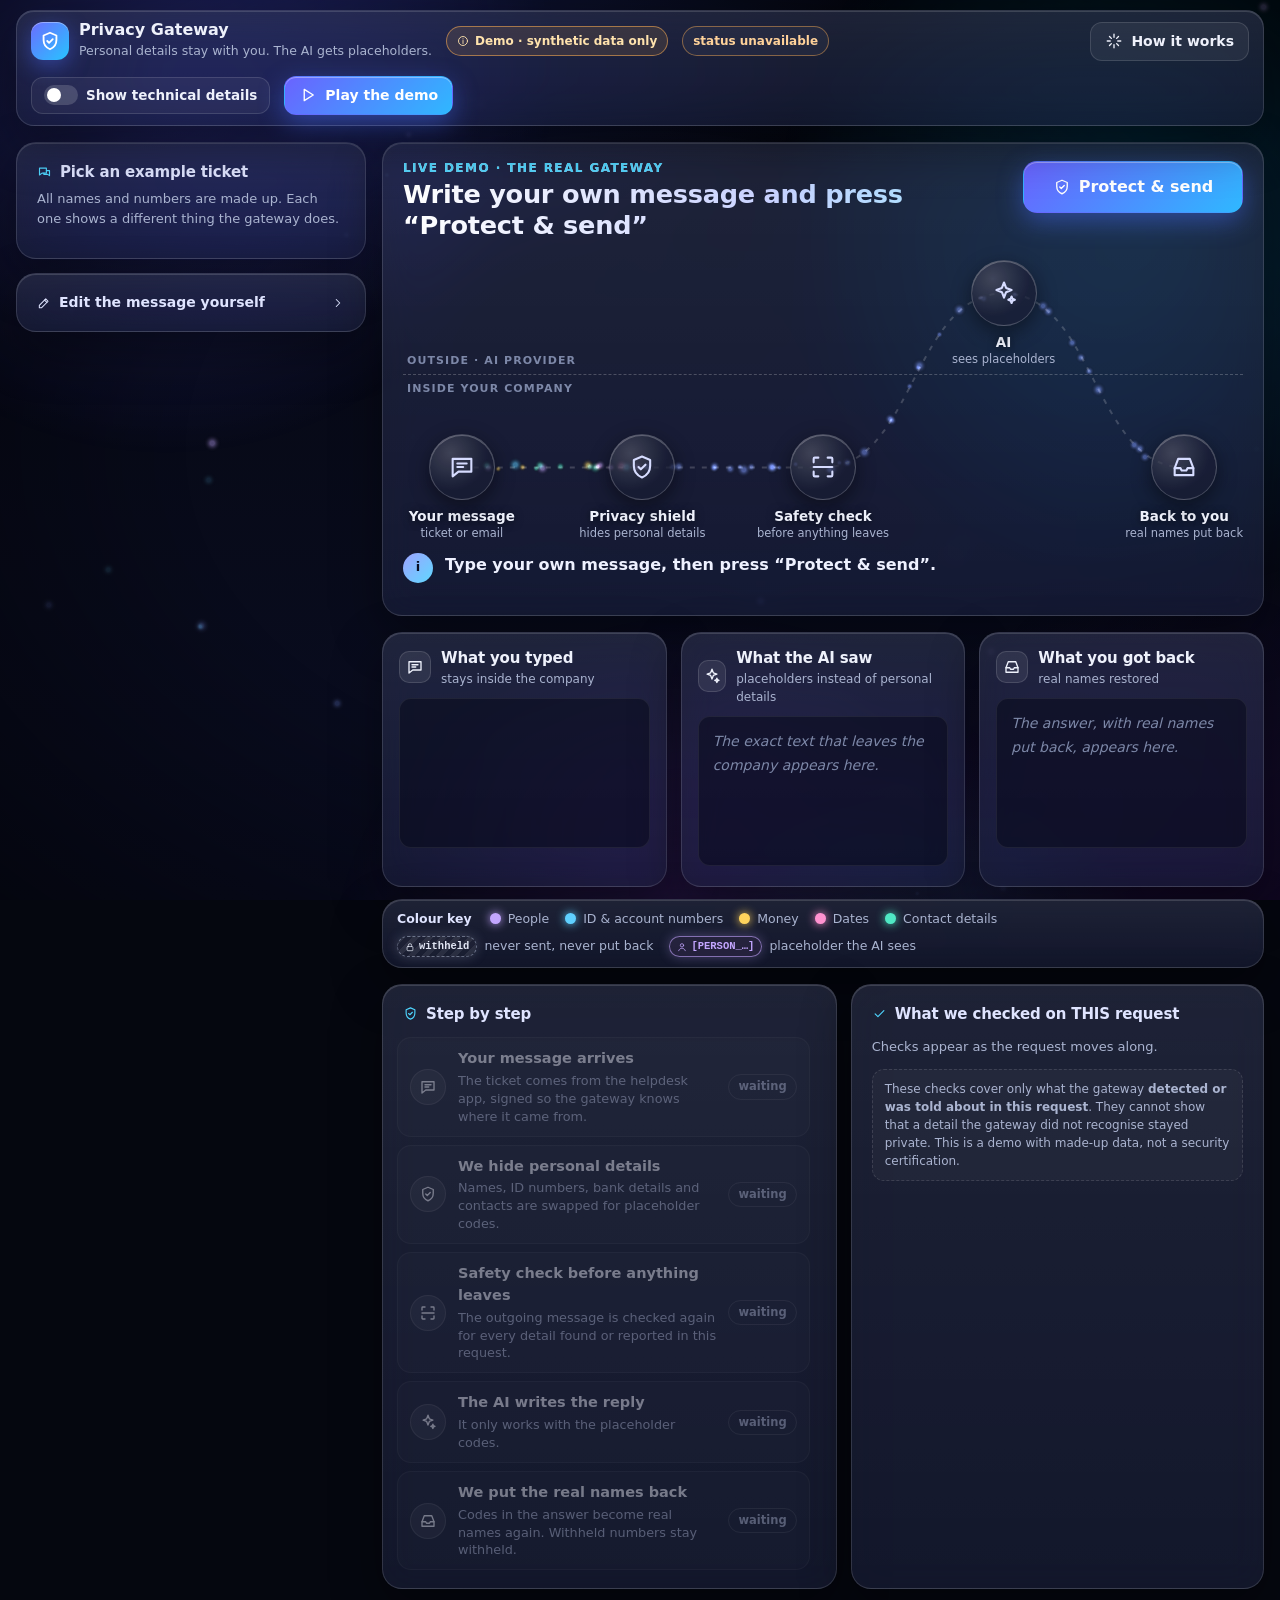
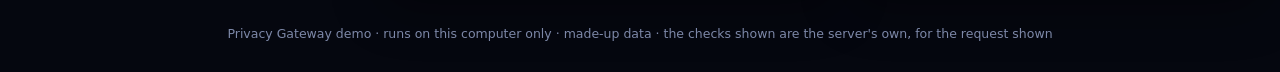
==== commit 1b086252: "Journey layout: barrier on the path between nodes, orbs anchored on the path, labels clear of paths " ====
--- a/demo/ui/index.html
+++ b/demo/ui/index.html
@@ -133,12 +133,12 @@
 .runbox .btn.big{width:auto;min-width:220px}
 .speed{font-size:12px;color:var(--mut);display:flex;align-items:center;gap:6px;min-height:16px}
 body.presenting .runbox .btn{display:none}
-.journey{position:relative;height:270px;margin-top:6px;user-select:none}
+.journey{position:relative;height:290px;margin-top:6px;user-select:none}
 #jfx{position:absolute;inset:0;width:100%;height:100%}
 .boundary{position:absolute;left:0;right:0;top:44%;border-top:1.5px dashed rgba(255,255,255,.22)}
 .boundary .lab{position:absolute;left:4px;font-size:11px;font-weight:700;letter-spacing:.1em;text-transform:uppercase;color:var(--dim)}
 .boundary .up{bottom:6px}.boundary .dn{top:6px}
-.node{position:absolute;transform:translate(-50%,-50%);display:flex;flex-direction:column;align-items:center;width:130px;text-align:center;--c:#8b9cff;transition:opacity .4s}
+.node{--ny:-33px;position:absolute;transform:translate(-50%,var(--ny));display:flex;flex-direction:column;align-items:center;width:150px;text-align:center;--c:#8b9cff;transition:opacity .4s}
 .orb{position:relative;width:66px;height:66px;border-radius:50%;display:grid;place-items:center;background:radial-gradient(circle at 32% 28%,rgba(255,255,255,.2),rgba(255,255,255,.04) 60%),rgba(12,16,40,.7);border:1px solid rgba(255,255,255,.2);box-shadow:inset 0 1px 0 rgba(255,255,255,.25),0 6px 20px rgba(0,0,0,.45);transition:box-shadow .35s,border-color .35s,transform .35s}
 .orb .ico{width:28px;height:28px;color:#d6dcff;transition:color .35s}
 .orb .ring{position:absolute;inset:-4px;border-radius:50%;border:2px solid var(--c);opacity:0;pointer-events:none}
@@ -156,17 +156,17 @@
 .node.fail .orb .ico{color:#ffd0d6}
 .node.warn{--c:var(--warn)}
 .node.ok{--c:var(--ok)}
-#n-priv{opacity:0;pointer-events:none}
+#n-priv{opacity:0;pointer-events:none;width:190px}
 #n-priv.show{opacity:1}
 #n-priv .orb{transform:scale(.4);transition:transform .6s cubic-bezier(.3,1.5,.5,1),box-shadow .35s,border-color .35s}
 #n-priv.show .orb{transform:scale(1)}
 #n-priv.show.active .orb{transform:scale(1.08)}
 .chiplayer{position:absolute;inset:0;pointer-events:none}
 .jchip{position:absolute;left:0;top:0;padding:3px 9px;border-radius:999px;font:700 11px/1.3 var(--mono);white-space:nowrap;color:#0b0f24;background:var(--kc,#9fb1ff);box-shadow:0 0 16px var(--kc,#9fb1ff);will-change:transform}
-.barrier{position:absolute;width:8px;height:96px;border-radius:6px;background:linear-gradient(#ff8a9a,#ff3d5a);box-shadow:0 0 26px #ff3d5a,0 0 60px rgba(255,61,90,.5);transform:translate(-50%,-50%) scaleY(0);opacity:0}
+.barrier{position:absolute;width:8px;height:64px;border-radius:6px;background:linear-gradient(#ff8a9a,#ff3d5a);box-shadow:0 0 26px #ff3d5a,0 0 60px rgba(255,61,90,.5);transform:translate(-50%,-50%) scaleY(0);opacity:0}
 .calc{position:absolute;transform:translate(-50%,0);padding:8px 12px;border-radius:12px;font-size:12px;line-height:1.35;color:#fff3cf;background:rgba(60,46,8,.65);border:1px solid rgba(255,212,92,.55);box-shadow:0 0 24px rgba(255,212,92,.25);opacity:0;white-space:nowrap;-webkit-backdrop-filter:blur(8px);backdrop-filter:blur(8px)}
 .calc b{color:var(--k-money)}
-.caption{margin:8px 0 0;min-height:2.9em;font-size:clamp(15px,1.25vw,19px);font-weight:560;line-height:1.45;color:#eef1ff;display:flex;gap:12px;align-items:flex-start}
+.caption{margin:16px 0 0;min-height:2.9em;font-size:clamp(15px,1.25vw,19px);font-weight:560;line-height:1.45;color:#eef1ff;display:flex;gap:12px;align-items:flex-start}
 .caption .step-no{flex:none;display:inline-grid;place-items:center;min-width:30px;height:30px;padding:0 8px;border-radius:999px;font-size:13px;font-weight:800;color:#0b0f24;background:linear-gradient(135deg,#9ea2ff,#5fd8ff)}
 .caption .txt{transition:opacity .25s}
 .caption.red .step-no{background:linear-gradient(135deg,#ff8a9a,#ff4d67)}.caption.amber .step-no{background:linear-gradient(135deg,#ffd29a,#ffa23a)}.caption.green .step-no{background:linear-gradient(135deg,#a6ffd0,#3ee08f)}
@@ -388,7 +388,7 @@
 body.presenting .chk .cn,body.presenting .chk .cnote{display:none}
 body.presenting .chk .cs{width:22px;height:22px}
 body.presenting details.na{display:none}
-body.presenting .journey{height:250px}
+body.presenting .journey{height:265px}
 body.presenting .caption{font-size:22px}
 
 /* ===== small screens ============================================================================== */
@@ -405,8 +405,10 @@
   .switch .lbl-long{display:none}
   main{padding:10px 8px;gap:12px}
   #stage{padding:14px 12px 12px}
-  .journey{height:210px}
-  .node{width:72px}
+  .journey{height:225px}
+  .node{width:72px;--ny:-22px}
+  #n-priv{width:80px}
+  #n-priv .nl{font-size:10px}
   .orb{width:44px;height:44px}
   .orb .ico{width:20px;height:20px}
   .orb .cnt{min-width:20px;height:20px;font-size:11px;right:-10px}
@@ -417,6 +419,7 @@
   .outcome .stats{margin-left:0;width:100%;justify-content:space-between}
   .stat{text-align:left}
   .calc{font-size:11px;white-space:normal;width:150px}
+  .barrier{height:44px;width:6px}
   .pad{padding:14px}
   .runbox{width:100%;align-items:stretch}
   .runbox .btn.big{width:100%}
@@ -809,7 +812,7 @@
 function setNode(id,cls){var n=node(id);['active','done','fail','skipped','warn','ok'].forEach(function(c){n.classList.remove(c)});if(cls)cls.split(' ').forEach(function(c){n.classList.add(c)})}
 function pulse(id,col){var r=node(id).querySelector('.ring');if(col)r.style.borderColor=col;else r.style.borderColor='';
   return anim(r,[{opacity:.9,transform:'scale(1)'},{opacity:0,transform:'scale(1.9)'}],{duration:800,easing:'cubic-bezier(.2,.8,.2,1)'})}
-function shake(id){return anim(node(id),[{transform:'translate(-50%,-50%)'},{transform:'translate(calc(-50% - 7px),-50%)'},{transform:'translate(calc(-50% + 7px),-50%)'},{transform:'translate(calc(-50% - 4px),-50%)'},{transform:'translate(-50%,-50%)'}],{duration:450})}
+function shake(id){var f=function(dx){return {transform:'translate(calc(-50% + '+dx+'px),var(--ny))'}};return anim(node(id),[f(0),f(-7),f(7),f(-4),f(0)],{duration:450})}
 function goTo(id,lit){J.idle=false;var p=J.mode==='priv'?J.paths.priv:J.paths.ext;J.target=lit!==undefined?lit:(p.at[id]||0);kick()}
 function travel(tokens,from,to,dur){
   var p=J.mode==='priv'?J.paths.priv:J.paths.ext,a=p.at[from],b=p.at[to],layer=$('chipLayer'),list=tokens.slice(0,6),proms=[];
@@ -1092,7 +1095,9 @@
   var p=J.mode==='priv'?J.paths.priv:J.paths.ext,t=p.at[nodeId]||0;J.stop=t;goTo(nodeId,t);
   setNode(nodeId,'fail');setStage(nodeId,'fail','stopped');shake(nodeId);flash('red');
   STAGES.forEach(function(s){if(STAGES.map(function(x){return x.id}).indexOf(s.id)>STAGES.map(function(x){return x.id}).indexOf(nodeId))setStage(s.id,'skip','not reached')});
-  var b=$('barrier');b.style.left='calc('+(NODES[nodeId].x*100)+'% + '+(J.w<600?32:56)+'px)';b.style.top=(NODES[nodeId].y*100)+'%';b.style.opacity='1';
+  /* the barrier sits on the path halfway to the next node, clear of every node label */
+  var ord=J.mode==='priv'?['msg','shield','check','priv','back']:['msg','shield','check','ai','back'],nx=ord[Math.min(ord.indexOf(nodeId)+1,ord.length-1)];
+  var bp=pathPt(p,(t+(p.at[nx]||1))/2),b=$('barrier');b.style.left=bp[0]+'px';b.style.top=bp[1]+'px';b.style.opacity='1';J.stop=(t+(p.at[nx]||1))/2-.006;goTo(nodeId,J.stop);
   anim(b,[{transform:'translate(-50%,-50%) scaleY(0)',opacity:0},{transform:'translate(-50%,-50%) scaleY(1.15)',opacity:1,offset:.6},{transform:'translate(-50%,-50%) scaleY(1)',opacity:1}],{duration:600,fill:'forwards',easing:'cubic-bezier(.3,1.4,.5,1)'});
   var fc=summ&&(summ.checks||[]).filter(function(c){return c.id==='fail_closed'})[0],nothing=!!(fc&&fc.status==='pass');
   var sent=!!(summ&&summ.panes&&summ.panes.outbound);
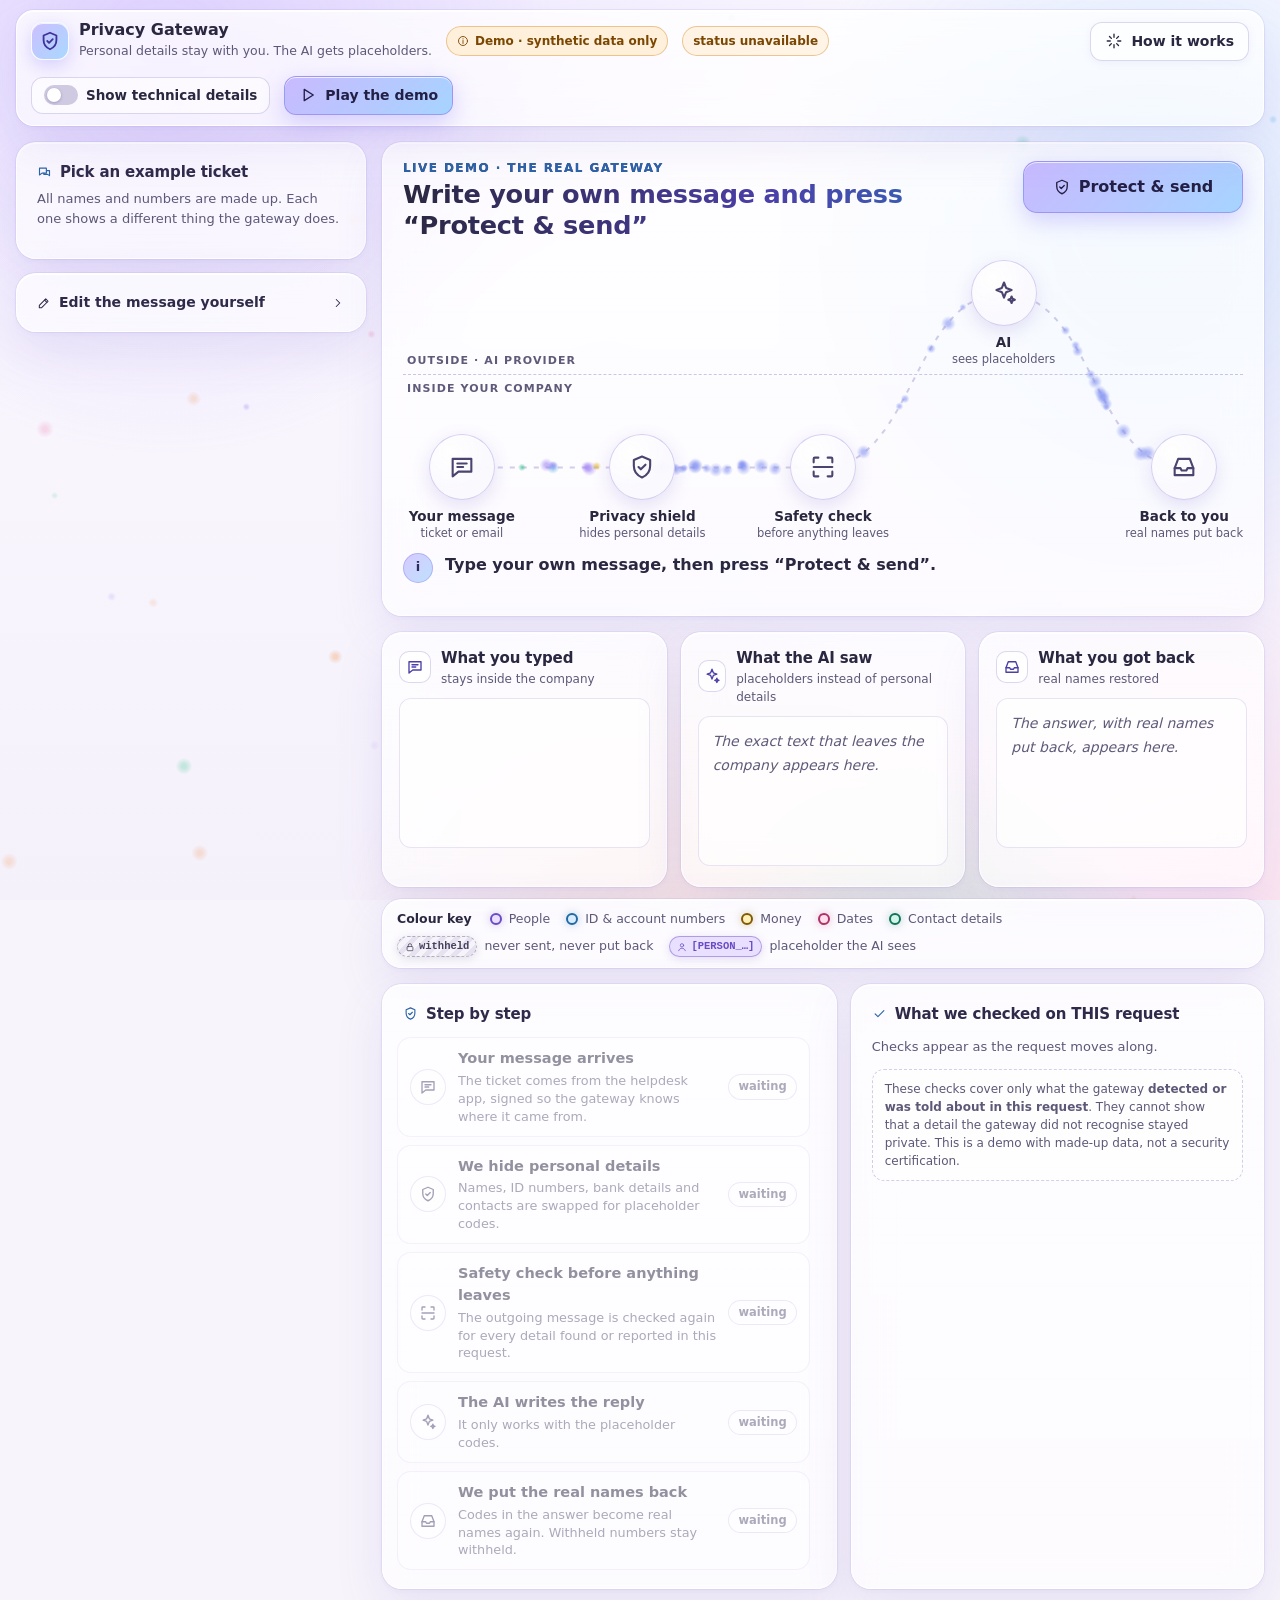
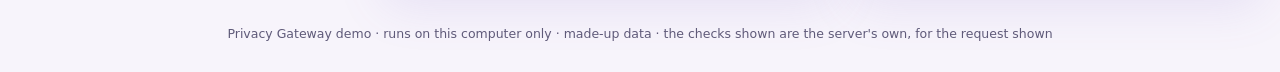
==== commit 275cd59b: "Live Inspector: retheme to light pastel Owner request: light colours and backgrounds, pastel palette" ====
--- a/demo/ui/index.html
+++ b/demo/ui/index.html
@@ -3,16 +3,19 @@
 <head>
 <meta charset="utf-8">
 <meta name="viewport" content="width=device-width, initial-scale=1">
-<meta name="color-scheme" content="dark">
+<meta name="color-scheme" content="light">
 <title>Privacy Gateway Demo</title>
 <style>
-/* ===== tokens ===================================================================================== */
+/* ===== tokens (light pastel) ====================================================================== */
 :root{
-  --bg0:#05070f;--bg1:#0a0e20;--fg:#eef1fb;--mut:#aab4d0;--dim:#7d88a8;
-  --glass:rgba(22,28,58,.52);--glass2:rgba(255,255,255,.045);--bd:rgba(255,255,255,.13);--bd2:rgba(255,255,255,.22);
-  --brand:#8b8dff;--brand2:#4fd6ff;
-  --k-person:#c3a6ff;--k-id:#5fd0ff;--k-money:#ffd45c;--k-date:#ff92d0;--k-contact:#4fe8c4;
-  --ok:#5ff0a4;--bad:#ff6b7f;--warn:#ffb052;
+  --bg0:#f7f4fb;--bg1:#f1ecfa;--fg:#2a2740;--ink2:#3d3858;--mut:#5d5878;--dim:#5f5a79;
+  --glass:rgba(255,255,255,.58);--glass2:rgba(255,255,255,.6);--bd:rgba(140,125,200,.3);--bd2:rgba(120,105,190,.5);
+  --brand:#6b5ce0;--brand2:#2a64a8;
+  /* kinds: deep same-hue text/border + pastel fill */
+  --k-person:#6a4bc4;--k-person-f:#e9e0ff;--k-id:#1f69a6;--k-id-f:#d8ecfd;--k-money:#7f5a00;--k-money-f:#fff0b8;
+  --k-date:#ad3069;--k-date-f:#ffdeec;--k-contact:#11735a;--k-contact-f:#d2f5e7;
+  /* outcomes: deep + pastel fill */
+  --ok:#1a7145;--ok-f:#d4f5e2;--bad:#b5233a;--bad-f:#ffdce1;--warn:#975800;--warn-f:#ffe8cc;
   --r:20px;--font:ui-sans-serif,system-ui,-apple-system,"Segoe UI",Roboto,"Helvetica Neue",Arial,sans-serif;
   --mono:ui-monospace,SFMono-Regular,Menlo,Consolas,"Liberation Mono",monospace;
 }
@@ -27,52 +30,51 @@
 
 /* ===== living background ========================================================================== */
 .bg{position:fixed;inset:0;z-index:0;overflow:hidden;pointer-events:none;
-  background:radial-gradient(1200px 700px at 15% -10%,#18205a 0,transparent 60%),radial-gradient(900px 700px at 100% 110%,#2a1252 0,transparent 60%),linear-gradient(180deg,#05070f,#0a0d22)}
-.aurora{position:absolute;width:70vmax;height:70vmax;border-radius:50%;opacity:.55;will-change:transform}
-.a1{left:-22vmax;top:-30vmax;background:radial-gradient(circle,rgba(94,92,255,.55) 0,rgba(94,92,255,0) 62%);animation:drift1 28s ease-in-out infinite alternate}
-.a2{right:-25vmax;top:-18vmax;background:radial-gradient(circle,rgba(0,190,255,.42) 0,rgba(0,190,255,0) 60%);animation:drift2 34s ease-in-out infinite alternate}
-.a3{left:20vmax;bottom:-42vmax;background:radial-gradient(circle,rgba(176,70,255,.42) 0,rgba(176,70,255,0) 60%);animation:drift3 30s ease-in-out infinite alternate}
-.a4{right:5vmax;bottom:-30vmax;width:45vmax;height:45vmax;background:radial-gradient(circle,rgba(0,230,170,.25) 0,rgba(0,230,170,0) 60%);animation:drift2 40s ease-in-out infinite alternate-reverse}
+  background:radial-gradient(1200px 700px at 15% -10%,#ece4ff 0,transparent 60%),radial-gradient(900px 700px at 100% 110%,#ffe3ee 0,transparent 60%),linear-gradient(180deg,#fbf9ff,#f5f1fb)}
+.aurora{position:absolute;width:70vmax;height:70vmax;border-radius:50%;opacity:.7;will-change:transform}
+.a1{left:-22vmax;top:-30vmax;background:radial-gradient(circle,rgba(201,182,255,.6) 0,rgba(201,182,255,0) 62%);animation:drift1 28s ease-in-out infinite alternate}
+.a2{right:-25vmax;top:-18vmax;background:radial-gradient(circle,rgba(170,214,255,.55) 0,rgba(170,214,255,0) 60%);animation:drift2 34s ease-in-out infinite alternate}
+.a3{left:20vmax;bottom:-42vmax;background:radial-gradient(circle,rgba(255,200,170,.5) 0,rgba(255,200,170,0) 60%);animation:drift3 30s ease-in-out infinite alternate}
+.a4{right:5vmax;bottom:-30vmax;width:45vmax;height:45vmax;background:radial-gradient(circle,rgba(166,236,208,.55) 0,rgba(166,236,208,0) 60%);animation:drift2 40s ease-in-out infinite alternate-reverse}
 @keyframes drift1{to{transform:translate(18vmax,12vmax) scale(1.15)}}
 @keyframes drift2{to{transform:translate(-14vmax,16vmax) scale(.9)}}
 @keyframes drift3{to{transform:translate(-10vmax,-14vmax) scale(1.2)}}
 #bgfx{position:absolute;inset:0;width:100%;height:100%}
-.grain{position:absolute;inset:0;background:radial-gradient(ellipse at center,transparent 50%,rgba(0,0,0,.55) 100%)}
 
 /* ===== glass ====================================================================================== */
-.glass{position:relative;background:linear-gradient(180deg,rgba(255,255,255,.075),rgba(255,255,255,.025)),var(--glass);
-  border:1px solid var(--bd);border-radius:var(--r);box-shadow:0 18px 50px rgba(0,0,0,.38),inset 0 1px 0 rgba(255,255,255,.14);
-  -webkit-backdrop-filter:blur(18px) saturate(150%);backdrop-filter:blur(18px) saturate(150%)}
+.glass{position:relative;background:linear-gradient(180deg,rgba(255,255,255,.42),rgba(255,255,255,.14)),var(--glass);
+  border:1px solid rgba(255,255,255,.85);border-radius:var(--r);box-shadow:0 0 0 1px rgba(160,145,220,.16),0 18px 48px rgba(120,100,200,.13),0 2px 6px rgba(120,100,200,.05),inset 0 1px 0 #fff;
+  -webkit-backdrop-filter:blur(18px) saturate(140%);backdrop-filter:blur(18px) saturate(140%)}
 .pad{padding:18px 20px}
 h1,h2,h3{margin:0;letter-spacing:-.01em}
-h2{font-size:15px;font-weight:650;color:#dfe4ff;display:flex;align-items:center;gap:8px}
+h2{font-size:15px;font-weight:650;color:#2f2a4a;display:flex;align-items:center;gap:8px}
 h2 .ico{color:var(--brand2)}
 .mut{color:var(--mut)}.small{font-size:13px}.tiny{font-size:12px}
 
 /* ===== header ===================================================================================== */
 .top{position:sticky;top:10px;z-index:30;margin:10px 16px 0;display:flex;align-items:center;gap:14px;padding:10px 14px;border-radius:18px;flex-wrap:wrap}
 .brand{display:flex;align-items:center;gap:10px;min-width:0}
-.logo{width:38px;height:38px;border-radius:12px;display:grid;place-items:center;background:linear-gradient(135deg,#6b6dff,#27c4ff);box-shadow:0 6px 22px rgba(80,110,255,.45),inset 0 1px 0 rgba(255,255,255,.35)}
-.logo .ico{width:22px;height:22px;color:#fff;stroke-width:2}
+.logo{width:38px;height:38px;border-radius:12px;display:grid;place-items:center;background:linear-gradient(135deg,#cdbfff,#a9d8ff);border:1px solid rgba(255,255,255,.9);box-shadow:0 6px 18px rgba(123,108,246,.28),inset 0 1px 0 rgba(255,255,255,.8)}
+.logo .ico{width:22px;height:22px;color:#3f3399;stroke-width:2}
 .brand b{font-size:16px;display:block;line-height:1.15}
 .brand span{font-size:12.5px;color:var(--mut)}
 .top .sp{flex:1}
 .badge{display:inline-flex;align-items:center;gap:6px;padding:5px 10px;border-radius:999px;font-size:12px;font-weight:600;border:1px solid var(--bd);background:var(--glass2);white-space:nowrap}
-.badge.demo{color:#ffe3ad;border-color:rgba(255,176,82,.55);background:rgba(255,176,82,.12)}
-.badge.warn{color:#ffd29a;border-color:rgba(255,176,82,.45)}
-.badge.okb{color:#b9ffd9;border-color:rgba(95,240,164,.45)}
-.btn{display:inline-flex;align-items:center;gap:8px;cursor:pointer;border-radius:12px;border:1px solid var(--bd);background:rgba(255,255,255,.06);padding:8px 14px;font-weight:600;font-size:14px;transition:background .2s,border-color .2s,transform .15s}
-.btn:hover:not(:disabled){background:rgba(255,255,255,.11);border-color:var(--bd2)}
+.badge.demo{color:#7a4600;border-color:rgba(214,140,40,.45);background:#fff0dc}
+.badge.warn{color:#7a4600;border-color:rgba(214,140,40,.45);background:rgba(255,240,220,.7)}
+.badge.okb{color:#145c38;border-color:rgba(29,122,76,.35);background:rgba(220,247,232,.75)}
+.btn{display:inline-flex;align-items:center;gap:8px;cursor:pointer;border-radius:12px;border:1px solid var(--bd);background:rgba(255,255,255,.62);padding:8px 14px;font-weight:600;font-size:14px;transition:background .2s,border-color .2s,transform .15s,box-shadow .2s;box-shadow:0 2px 8px rgba(120,100,200,.08)}
+.btn:hover:not(:disabled){background:rgba(255,255,255,.92);border-color:var(--bd2)}
 .btn:active:not(:disabled){transform:translateY(1px)}
-.btn:disabled{opacity:.45;cursor:not-allowed}
-.btn.primary{border-color:transparent;color:#fff;background:linear-gradient(135deg,#6a63ff,#2fb8ff);box-shadow:0 8px 26px rgba(70,110,255,.45),inset 0 1px 0 rgba(255,255,255,.35)}
-.btn.primary:hover:not(:disabled){background:linear-gradient(135deg,#7a74ff,#46c4ff)}
+.btn:disabled{opacity:.5;cursor:not-allowed}
+.btn.primary{border-color:rgba(107,92,224,.42);color:#241f45;background:linear-gradient(135deg,#c9baff,#a6d4ff);box-shadow:0 8px 24px rgba(123,108,246,.3),inset 0 1px 0 rgba(255,255,255,.75)}
+.btn.primary:hover:not(:disabled){background:linear-gradient(135deg,#bba9ff,#93cbff);border-color:rgba(107,92,224,.6)}
 .btn.big{font-size:16px;padding:13px 18px;border-radius:14px;width:100%;justify-content:center}
 .btn .ico{width:18px;height:18px}
-.switch{display:inline-flex;align-items:center;gap:8px;cursor:pointer;border:1px solid var(--bd);background:rgba(255,255,255,.05);border-radius:12px;padding:7px 12px;font-size:13.5px;font-weight:600}
-.switch .knob{width:34px;height:20px;border-radius:999px;background:rgba(255,255,255,.16);position:relative;transition:background .2s}
-.switch .knob::after{content:"";position:absolute;left:3px;top:3px;width:14px;height:14px;border-radius:50%;background:#fff;transition:transform .2s}
-.switch[aria-pressed="true"] .knob{background:#4f7dff}
+.switch{display:inline-flex;align-items:center;gap:8px;cursor:pointer;border:1px solid var(--bd);background:rgba(255,255,255,.6);border-radius:12px;padding:7px 12px;font-size:13.5px;font-weight:600}
+.switch .knob{width:34px;height:20px;border-radius:999px;background:#cfc9e2;position:relative;transition:background .2s}
+.switch .knob::after{content:"";position:absolute;left:3px;top:3px;width:14px;height:14px;border-radius:50%;background:#fff;box-shadow:0 1px 3px rgba(60,50,110,.3);transition:transform .2s}
+.switch[aria-pressed="true"] .knob{background:#7462e6}
 .switch[aria-pressed="true"] .knob::after{transform:translateX(14px)}
 
 /* ===== layout ===================================================================================== */
@@ -90,32 +92,33 @@
 
 /* ===== scenario cards ============================================================================= */
 .cards{display:flex;flex-direction:column;gap:6px}
-.card{all:unset;box-sizing:border-box;cursor:pointer;display:grid;grid-template-columns:38px 1fr;gap:3px 12px;align-items:center;padding:9px 12px;border-radius:14px;border:1px solid transparent;background:rgba(255,255,255,.035);transition:background .2s,border-color .2s,transform .2s;opacity:0;animation:cardIn .5s cubic-bezier(.2,.8,.2,1) forwards}
-.card:hover{background:rgba(255,255,255,.07);border-color:var(--bd)}
+.card{all:unset;box-sizing:border-box;cursor:pointer;display:grid;grid-template-columns:38px 1fr;gap:3px 12px;align-items:center;padding:9px 12px;border-radius:14px;border:1px solid transparent;background:rgba(255,255,255,.42);transition:background .2s,border-color .2s,transform .2s;opacity:0;animation:cardIn .5s cubic-bezier(.2,.8,.2,1) forwards}
+.card:hover{background:rgba(255,255,255,.78);border-color:var(--bd)}
 .card:focus-visible{outline:2px solid var(--brand2);outline-offset:2px}
-.card[aria-pressed="true"]{background:linear-gradient(135deg,rgba(106,99,255,.22),rgba(47,184,255,.12));border-color:rgba(130,150,255,.55);box-shadow:0 0 0 1px rgba(130,150,255,.2),0 8px 24px rgba(40,60,160,.3)}
+.card[aria-pressed="true"]{background:linear-gradient(135deg,rgba(214,202,255,.7),rgba(200,228,255,.6));border-color:rgba(107,92,224,.5);box-shadow:0 0 0 1px rgba(123,108,246,.15),0 8px 22px rgba(123,108,246,.2)}
 .card[aria-disabled="true"]{cursor:not-allowed;opacity:.55!important}
-.card .cic{grid-row:1/3;width:38px;height:38px;border-radius:11px;display:grid;place-items:center;background:rgba(255,255,255,.07);border:1px solid var(--bd)}
+.card .cic{grid-row:1/3;width:38px;height:38px;border-radius:11px;display:grid;place-items:center;background:rgba(255,255,255,.8);border:1px solid var(--bd)}
 .card .cic .ico{width:20px;height:20px}
 .card .ct{font-weight:650;font-size:14px;display:flex;gap:8px;align-items:center;flex-wrap:wrap}
 .card .cl{font-size:12.3px;color:var(--mut);line-height:1.38;display:-webkit-box;-webkit-line-clamp:2;-webkit-box-orient:vertical;overflow:hidden}
 .tag{font-size:10.5px;font-weight:700;letter-spacing:.04em;text-transform:uppercase;padding:2px 7px;border-radius:999px;border:1px solid}
-.tag.tg-ai{color:#bcd0ff;border-color:rgba(140,160,255,.5)}
-.tag.tg-calc{color:#ffe08f;border-color:rgba(255,212,92,.5)}
-.tag.tg-inside{color:#ffcf95;border-color:rgba(255,176,82,.55)}
-.tag.tg-convo{color:#a6f5dc;border-color:rgba(79,232,196,.5)}
-.tag.tg-stop{color:#ffb3bd;border-color:rgba(255,107,127,.55)}
-.cic.tg-ai{color:#a8b8ff}.cic.tg-calc{color:var(--k-money)}.cic.tg-inside{color:var(--warn)}.cic.tg-convo{color:var(--k-contact)}.cic.tg-stop{color:var(--bad)}
+.tag.tg-ai{color:#4a3fb5;border-color:rgba(107,92,224,.45);background:#ece8ff}
+.tag.tg-calc{color:#6e4f00;border-color:rgba(170,125,0,.42);background:#fff3c4}
+.tag.tg-inside{color:#7a4600;border-color:rgba(214,140,40,.5);background:#ffecd2}
+.tag.tg-convo{color:#0f6650;border-color:rgba(19,121,91,.4);background:#d9f6ea}
+.tag.tg-stop{color:#9e1b30;border-color:rgba(192,40,63,.45);background:#ffe0e5}
+.cic.tg-ai{color:#5b4bd1}.cic.tg-calc{color:var(--k-money)}.cic.tg-inside{color:var(--warn)}.cic.tg-convo{color:var(--k-contact)}.cic.tg-stop{color:var(--bad)}
 @keyframes cardIn{from{opacity:0;transform:translateY(8px)}to{opacity:1;transform:none}}
 
 /* editor */
-details.editor summary{cursor:pointer;font-weight:600;font-size:14px;list-style:none;display:flex;align-items:center;gap:8px;color:#dfe4ff}
+details.editor summary{cursor:pointer;font-weight:600;font-size:14px;list-style:none;display:flex;align-items:center;gap:8px;color:#2f2a4a}
 details.editor summary::-webkit-details-marker{display:none}
 details.editor summary .chev{transition:transform .2s;margin-left:auto}
 details.editor[open] summary .chev{transform:rotate(90deg)}
 label{display:block;font-weight:600;margin:12px 0 5px;font-size:12.5px;color:var(--mut)}
-select,input,textarea{width:100%;font:inherit;font-size:13.5px;color:var(--fg);background:rgba(4,8,22,.55);border:1px solid var(--bd);border-radius:10px;padding:8px 10px}
-select option,select optgroup{background:#121734;color:var(--fg)}
+select,input,textarea{width:100%;font:inherit;font-size:13.5px;color:var(--fg);background:rgba(255,255,255,.8);border:1px solid var(--bd);border-radius:10px;padding:8px 10px}
+input::placeholder,textarea::placeholder{color:#77728f}
+select option,select optgroup{background:#fff;color:var(--fg)}
 textarea{font-family:var(--mono);font-size:12.5px;resize:vertical;min-height:110px;line-height:1.5}
 .row{display:flex;gap:6px;align-items:flex-start;margin-bottom:6px}
 .row select{width:100px;flex:none}
@@ -127,7 +130,7 @@
 /* ===== stage / journey ============================================================================ */
 #stage{padding:18px 20px 16px;overflow:hidden}
 .stage-head{display:flex;align-items:flex-start;gap:12px;flex-wrap:wrap}
-.stage-head h1{font-size:clamp(19px,2vw,27px);font-weight:750;line-height:1.2;background:linear-gradient(90deg,#fff,#c9d2ff 60%,#9fe6ff);-webkit-background-clip:text;background-clip:text;color:transparent;flex:1;min-width:240px}
+.stage-head h1{font-size:clamp(19px,2vw,27px);font-weight:750;line-height:1.2;background:linear-gradient(90deg,#2a2740,#4b3fa8 60%,#2f6fb8);-webkit-background-clip:text;background-clip:text;color:transparent;flex:1;min-width:240px}
 .stage-head .eyebrow{display:block;font-size:12px;font-weight:700;letter-spacing:.12em;text-transform:uppercase;color:var(--brand2);margin-bottom:4px;-webkit-text-fill-color:var(--brand2)}
 .runbox{display:flex;flex-direction:column;align-items:flex-end;gap:6px}
 .runbox .btn.big{width:auto;min-width:220px}
@@ -135,25 +138,25 @@
 body.presenting .runbox .btn{display:none}
 .journey{position:relative;height:290px;margin-top:6px;user-select:none}
 #jfx{position:absolute;inset:0;width:100%;height:100%}
-.boundary{position:absolute;left:0;right:0;top:44%;border-top:1.5px dashed rgba(255,255,255,.22)}
+.boundary{position:absolute;left:0;right:0;top:44%;border-top:1.5px dashed rgba(110,95,180,.35)}
 .boundary .lab{position:absolute;left:4px;font-size:11px;font-weight:700;letter-spacing:.1em;text-transform:uppercase;color:var(--dim)}
 .boundary .up{bottom:6px}.boundary .dn{top:6px}
-.node{--ny:-33px;position:absolute;transform:translate(-50%,var(--ny));display:flex;flex-direction:column;align-items:center;width:150px;text-align:center;--c:#8b9cff;transition:opacity .4s}
-.orb{position:relative;width:66px;height:66px;border-radius:50%;display:grid;place-items:center;background:radial-gradient(circle at 32% 28%,rgba(255,255,255,.2),rgba(255,255,255,.04) 60%),rgba(12,16,40,.7);border:1px solid rgba(255,255,255,.2);box-shadow:inset 0 1px 0 rgba(255,255,255,.25),0 6px 20px rgba(0,0,0,.45);transition:box-shadow .35s,border-color .35s,transform .35s}
-.orb .ico{width:28px;height:28px;color:#d6dcff;transition:color .35s}
+.node{--ny:-33px;position:absolute;transform:translate(-50%,var(--ny));display:flex;flex-direction:column;align-items:center;width:150px;text-align:center;--c:#6b5ce0;transition:opacity .4s}
+.orb{position:relative;width:66px;height:66px;border-radius:50%;display:grid;place-items:center;background:radial-gradient(circle at 32% 28%,#fff,rgba(255,255,255,.7) 60%),rgba(238,233,252,.92);border:1px solid rgba(150,135,220,.38);box-shadow:inset 0 1px 0 #fff,0 6px 18px rgba(120,100,200,.18);transition:box-shadow .35s,border-color .35s,transform .35s}
+.orb .ico{width:28px;height:28px;color:#4b4470;transition:color .35s}
 .orb .ring{position:absolute;inset:-4px;border-radius:50%;border:2px solid var(--c);opacity:0;pointer-events:none}
-.orb .cnt{position:absolute;top:-6px;right:-8px;min-width:24px;height:24px;padding:0 6px;border-radius:999px;background:var(--c);color:#0b0f24;font-weight:800;font-size:12.5px;display:grid;place-items:center;transform:scale(0);transition:transform .35s cubic-bezier(.3,1.6,.5,1)}
+.orb .cnt{position:absolute;top:-6px;right:-8px;min-width:24px;height:24px;padding:0 6px;border-radius:999px;background:var(--c);color:#fff;font-weight:800;font-size:12.5px;display:grid;place-items:center;transform:scale(0);transition:transform .35s cubic-bezier(.3,1.6,.5,1);box-shadow:0 3px 10px rgba(107,92,224,.3)}
 .orb .cnt.on{transform:scale(1)}
-.node .nl{margin-top:8px;font-weight:700;font-size:13.5px;line-height:1.2;text-shadow:0 1px 8px rgba(0,0,0,.6)}
+.node .nl{margin-top:8px;font-weight:700;font-size:13.5px;line-height:1.2;text-shadow:0 1px 6px rgba(255,255,255,.95)}
 .node .ns{font-size:11.5px;color:var(--mut);line-height:1.25;margin-top:2px}
-.node.active .orb{border-color:var(--c);box-shadow:0 0 0 1px var(--c),0 0 34px var(--c),inset 0 1px 0 rgba(255,255,255,.3);transform:scale(1.08)}
-.node.active .orb .ico,.node.done .orb .ico{color:#fff}
-.node.done .orb{border-color:var(--c);box-shadow:0 0 18px color-mix(in srgb,var(--c) 55%,transparent),inset 0 1px 0 rgba(255,255,255,.3)}
-.node.skipped{opacity:.35}
-.node.skipped .nl{text-decoration:line-through;text-decoration-color:rgba(255,255,255,.5)}
+.node.active .orb{border-color:var(--c);box-shadow:0 0 0 1px var(--c),0 0 30px color-mix(in srgb,var(--c) 55%,transparent),inset 0 1px 0 #fff;transform:scale(1.08)}
+.node.active .orb .ico,.node.done .orb .ico{color:var(--c)}
+.node.done .orb{border-color:var(--c);box-shadow:0 0 18px color-mix(in srgb,var(--c) 40%,transparent),inset 0 1px 0 #fff}
+.node.skipped{opacity:.4}
+.node.skipped .nl{text-decoration:line-through;text-decoration-color:rgba(80,70,120,.55)}
 .node.fail{--c:var(--bad)}
-.node.fail .orb{border-color:var(--bad);box-shadow:0 0 0 1px var(--bad),0 0 40px rgba(255,80,100,.8)}
-.node.fail .orb .ico{color:#ffd0d6}
+.node.fail .orb{border-color:var(--bad);background:radial-gradient(circle at 32% 28%,#fff,rgba(255,240,242,.8) 60%),var(--bad-f);box-shadow:0 0 0 1px var(--bad),0 0 36px rgba(224,69,95,.55)}
+.node.fail .orb .ico{color:var(--bad)}
 .node.warn{--c:var(--warn)}
 .node.ok{--c:var(--ok)}
 #n-priv{opacity:0;pointer-events:none;width:190px}
@@ -162,14 +165,14 @@
 #n-priv.show .orb{transform:scale(1)}
 #n-priv.show.active .orb{transform:scale(1.08)}
 .chiplayer{position:absolute;inset:0;pointer-events:none}
-.jchip{position:absolute;left:0;top:0;padding:3px 9px;border-radius:999px;font:700 11px/1.3 var(--mono);white-space:nowrap;color:#0b0f24;background:var(--kc,#9fb1ff);box-shadow:0 0 16px var(--kc,#9fb1ff);will-change:transform}
-.barrier{position:absolute;width:8px;height:64px;border-radius:6px;background:linear-gradient(#ff8a9a,#ff3d5a);box-shadow:0 0 26px #ff3d5a,0 0 60px rgba(255,61,90,.5);transform:translate(-50%,-50%) scaleY(0);opacity:0}
-.calc{position:absolute;transform:translate(-50%,0);padding:8px 12px;border-radius:12px;font-size:12px;line-height:1.35;color:#fff3cf;background:rgba(60,46,8,.65);border:1px solid rgba(255,212,92,.55);box-shadow:0 0 24px rgba(255,212,92,.25);opacity:0;white-space:nowrap;-webkit-backdrop-filter:blur(8px);backdrop-filter:blur(8px)}
+.jchip{position:absolute;left:0;top:0;padding:3px 9px;border-radius:999px;font:700 11px/1.3 var(--mono);white-space:nowrap;color:var(--kc,#4a3fb5);background:var(--kf,#ece8ff);border:1px solid color-mix(in srgb,var(--kc,#4a3fb5) 45%,transparent);box-shadow:0 3px 14px color-mix(in srgb,var(--kc,#4a3fb5) 30%,transparent);will-change:transform}
+.barrier{position:absolute;width:8px;height:64px;border-radius:6px;background:linear-gradient(#ff9fb0,#d93a56);box-shadow:0 0 18px rgba(217,58,86,.6),0 0 48px rgba(255,140,160,.5);transform:translate(-50%,-50%) scaleY(0);opacity:0}
+.calc{position:absolute;transform:translate(-50%,0);padding:8px 12px;border-radius:12px;font-size:12px;line-height:1.35;color:#5c4300;background:rgba(255,247,214,.9);border:1px solid rgba(214,170,40,.55);box-shadow:0 6px 22px rgba(232,185,35,.25);opacity:0;white-space:nowrap;-webkit-backdrop-filter:blur(8px);backdrop-filter:blur(8px)}
 .calc b{color:var(--k-money)}
-.caption{margin:16px 0 0;min-height:2.9em;font-size:clamp(15px,1.25vw,19px);font-weight:560;line-height:1.45;color:#eef1ff;display:flex;gap:12px;align-items:flex-start}
-.caption .step-no{flex:none;display:inline-grid;place-items:center;min-width:30px;height:30px;padding:0 8px;border-radius:999px;font-size:13px;font-weight:800;color:#0b0f24;background:linear-gradient(135deg,#9ea2ff,#5fd8ff)}
+.caption{margin:16px 0 0;min-height:2.9em;font-size:clamp(15px,1.25vw,19px);font-weight:560;line-height:1.45;color:var(--fg);display:flex;gap:12px;align-items:flex-start}
+.caption .step-no{flex:none;display:inline-grid;place-items:center;min-width:30px;height:30px;padding:0 8px;border-radius:999px;font-size:13px;font-weight:800;color:#2f2a5c;background:linear-gradient(135deg,#d6cbff,#bfe0fd);border:1px solid rgba(107,92,224,.3)}
 .caption .txt{transition:opacity .25s}
-.caption.red .step-no{background:linear-gradient(135deg,#ff8a9a,#ff4d67)}.caption.amber .step-no{background:linear-gradient(135deg,#ffd29a,#ffa23a)}.caption.green .step-no{background:linear-gradient(135deg,#a6ffd0,#3ee08f)}
+.caption.red .step-no{color:#7a1428;background:linear-gradient(135deg,#ffd3da,#ffaebb);border-color:rgba(192,40,63,.4)}.caption.amber .step-no{color:#6b3d00;background:linear-gradient(135deg,#ffe7c4,#ffcf98);border-color:rgba(214,140,40,.45)}.caption.green .step-no{color:#0f5434;background:linear-gradient(135deg,#d3f6e2,#a8e9c6);border-color:rgba(29,122,76,.35)}
 .caption.fade .txt{opacity:0}
 
 /* outcome */
@@ -180,107 +183,107 @@
 .outcome>div:nth-child(2){flex:1;min-width:0}
 .outcome .ot{font-weight:800;font-size:18px}
 .outcome .os{font-size:13.5px;color:var(--mut);margin-top:2px}
-.outcome .om{font-size:13px;margin-top:4px;font-family:var(--mono);color:#ffd3d9;word-break:break-word}
-.outcome.ok{border-color:rgba(95,240,164,.45);background:linear-gradient(90deg,rgba(40,180,110,.22),rgba(40,180,110,.05))}
-.outcome.ok .oi{background:radial-gradient(circle,rgba(95,240,164,.35),rgba(95,240,164,.08));color:var(--ok);box-shadow:0 0 30px rgba(95,240,164,.45)}
-.outcome.ok .ot{color:#c9ffe2}
-.outcome.inside{border-color:rgba(255,176,82,.55);background:linear-gradient(90deg,rgba(255,150,40,.2),rgba(255,150,40,.04))}
-.outcome.inside .oi{background:radial-gradient(circle,rgba(255,176,82,.35),rgba(255,176,82,.08));color:var(--warn);box-shadow:0 0 30px rgba(255,176,82,.45)}
-.outcome.inside .ot{color:#ffe1bd}
-.outcome.stop{border-color:rgba(255,107,127,.6);background:linear-gradient(90deg,rgba(255,60,90,.22),rgba(255,140,60,.06))}
-.outcome.stop .oi{background:radial-gradient(circle,rgba(255,107,127,.35),rgba(255,107,127,.08));color:var(--bad);box-shadow:0 0 30px rgba(255,90,110,.5)}
-.outcome.stop .ot{color:#ffd0d7}
+.outcome .om{font-size:13px;margin-top:4px;font-family:var(--mono);color:#9e1b30;word-break:break-word}
+.outcome.ok{border-color:rgba(29,122,76,.35);background:linear-gradient(90deg,rgba(212,245,226,.95),rgba(212,245,226,.4))}
+.outcome.ok .oi{background:radial-gradient(circle,#fff,var(--ok-f));border:1px solid rgba(29,122,76,.3);color:var(--ok);box-shadow:0 0 26px rgba(60,190,120,.35)}
+.outcome.ok .ot{color:#145c38}
+.outcome.inside{border-color:rgba(190,120,20,.42);background:linear-gradient(90deg,rgba(255,232,204,.95),rgba(255,232,204,.4))}
+.outcome.inside .oi{background:radial-gradient(circle,#fff,var(--warn-f));border:1px solid rgba(190,120,20,.35);color:var(--warn);box-shadow:0 0 26px rgba(240,160,60,.38)}
+.outcome.inside .ot{color:#7a4600}
+.outcome.stop{border-color:rgba(192,40,63,.55);background:linear-gradient(90deg,rgba(255,214,221,.98),rgba(255,226,214,.45))}
+.outcome.stop .oi{background:radial-gradient(circle,#fff,var(--bad-f));border:1px solid rgba(192,40,63,.45);color:var(--bad);box-shadow:0 0 26px rgba(224,69,95,.42)}
+.outcome.stop .ot{color:#9e1b30}
 .outcome .ripple{position:absolute;inset:0;border-radius:50%;border:2px solid currentColor;opacity:0}
 .outcome .stats{margin-left:auto;display:flex;gap:18px;flex-wrap:wrap}
 .stat{text-align:right}
 .stat b{display:block;font-size:24px;font-weight:800;font-variant-numeric:tabular-nums;line-height:1.1}
 .stat span{font-size:11.5px;color:var(--mut)}
 .flash{position:absolute;inset:0;border-radius:var(--r);pointer-events:none;opacity:0}
-.flash.red{box-shadow:inset 0 0 80px rgba(255,50,80,.6),inset 0 0 0 2px rgba(255,90,110,.7)}
-.flash.amber{box-shadow:inset 0 0 80px rgba(255,160,40,.45),inset 0 0 0 2px rgba(255,176,82,.6)}
-.flash.green{box-shadow:inset 0 0 80px rgba(60,230,150,.35),inset 0 0 0 2px rgba(95,240,164,.5)}
+.flash.red{box-shadow:inset 0 0 80px rgba(230,70,95,.38),inset 0 0 0 2px rgba(214,60,85,.65)}
+.flash.amber{box-shadow:inset 0 0 80px rgba(240,160,60,.32),inset 0 0 0 2px rgba(214,140,40,.55)}
+.flash.green{box-shadow:inset 0 0 80px rgba(60,190,120,.26),inset 0 0 0 2px rgba(46,154,102,.45)}
 
 /* ===== three views ================================================================================ */
 .vgrid{display:grid;grid-template-columns:repeat(3,minmax(0,1fr));gap:14px}
 @media (max-width:900px){.vgrid{grid-template-columns:minmax(0,1fr)}}
 .view{display:flex;flex-direction:column;min-width:0;padding:14px 16px 12px;overflow:hidden}
 .vh{display:flex;align-items:center;gap:10px;margin-bottom:10px}
-.vh .vi{width:32px;height:32px;border-radius:10px;display:grid;place-items:center;background:rgba(255,255,255,.08);border:1px solid var(--bd)}
+.vh .vi{width:32px;height:32px;border-radius:10px;display:grid;place-items:center;background:rgba(255,255,255,.8);border:1px solid var(--bd);color:#4b3fa8}
 .vh .vi .ico{width:18px;height:18px}
 .vh h3{font-size:15px;font-weight:700}
 .vh .vs{font-size:12px;color:var(--mut)}
-.vbody{position:relative;font-size:14px;line-height:1.75;white-space:pre-wrap;word-break:break-word;overflow:auto;max-height:330px;min-height:150px;padding:12px 14px;border-radius:12px;background:rgba(3,6,18,.45);border:1px solid rgba(255,255,255,.07);scrollbar-width:thin;scrollbar-color:rgba(255,255,255,.2) transparent}
+.vbody{position:relative;font-size:14px;line-height:1.75;white-space:pre-wrap;word-break:break-word;overflow:auto;max-height:330px;min-height:150px;padding:12px 14px;border-radius:12px;background:rgba(255,255,255,.66);border:1px solid rgba(140,125,200,.2);scrollbar-width:thin;scrollbar-color:rgba(120,105,190,.35) transparent}
 .vbody.json{font-family:var(--mono);font-size:12.5px;line-height:1.65}
 .vbody .ph{color:var(--dim);font-style:italic;white-space:normal}
 .sub{font-size:11.5px;font-weight:700;letter-spacing:.08em;text-transform:uppercase;color:var(--dim);margin:12px 0 6px;display:flex;align-items:center;gap:6px}
 .sub:first-child{margin-top:0}
 .vnote{margin-top:8px;font-size:12px;color:var(--mut);line-height:1.45}
-.vnote.amber{color:#ffd29a}
+.vnote.amber{color:#8a5000}
 .stamp{display:inline-flex;align-items:center;gap:6px;font-size:12px;font-weight:700;padding:4px 10px;border-radius:999px;margin-bottom:8px;white-space:normal}
-.stamp.amber{color:#ffdcae;background:rgba(255,176,82,.14);border:1px solid rgba(255,176,82,.5)}
-.stamp.red{color:#ffd0d7;background:rgba(255,107,127,.14);border:1px solid rgba(255,107,127,.5)}
-.stamp.mock{color:#d7dcff;background:rgba(139,141,255,.14);border:1px solid rgba(139,141,255,.45)}
+.stamp.amber{color:#7a4600;background:#fff0dc;border:1px solid rgba(214,140,40,.5)}
+.stamp.red{color:#9e1b30;background:#ffe3e7;border:1px solid rgba(192,40,63,.42)}
+.stamp.mock{color:#4a3fb5;background:#ece8ff;border:1px solid rgba(107,92,224,.38)}
 .empty{display:flex;flex-direction:column;align-items:center;justify-content:center;gap:10px;min-height:150px;text-align:center;white-space:normal;color:var(--mut);font-size:14px}
 .empty .ico{width:40px;height:40px}
-.empty.red{color:#ffc2cb}.empty.red .ico{color:var(--bad);filter:drop-shadow(0 0 12px rgba(255,80,100,.7))}
-.scan{position:absolute;left:0;right:0;top:0;height:70px;pointer-events:none;opacity:0;background:linear-gradient(180deg,transparent,rgba(95,240,164,.22) 70%,rgba(95,240,164,.75) 98%,transparent);border-radius:12px}
-
-/* highlighted values / chips */
+.empty.red{color:#9e1b30}.empty.red .ico{color:var(--bad);filter:drop-shadow(0 0 10px rgba(224,69,95,.45))}
+.scan{position:absolute;left:0;right:0;top:0;height:70px;pointer-events:none;opacity:0;background:linear-gradient(180deg,transparent,rgba(60,190,120,.16) 70%,rgba(46,170,110,.55) 98%,transparent);border-radius:12px}
+
+/* highlighted values / chips: deep same-hue text (--kc) on a pastel fill (--kf) */
 .hl{border-radius:6px;padding:1px 3px;margin:0 -1px;transition:background .45s,color .45s,box-shadow .45s}
-.hl.lit{color:var(--kc);background:color-mix(in srgb,var(--kc) 18%,transparent);box-shadow:0 0 0 1px color-mix(in srgb,var(--kc) 55%,transparent),0 0 18px color-mix(in srgb,var(--kc) 40%,transparent)}
-.hl.inside.lit{background:repeating-linear-gradient(135deg,color-mix(in srgb,var(--kc) 20%,transparent) 0 6px,color-mix(in srgb,var(--kc) 8%,transparent) 6px 12px)}
-.chip{display:inline-flex;align-items:center;gap:4px;padding:0 7px;border-radius:999px;font-family:var(--mono);font-size:.84em;font-weight:700;line-height:1.75;white-space:nowrap;vertical-align:baseline;color:var(--kc);background:color-mix(in srgb,var(--kc) 16%,rgba(5,8,20,.8));border:1px solid color-mix(in srgb,var(--kc) 60%,transparent);box-shadow:0 0 12px color-mix(in srgb,var(--kc) 30%,transparent);transition:opacity .35s,transform .35s,filter .35s}
+.hl.lit{color:var(--kc);background:var(--kf);box-shadow:0 0 0 1px color-mix(in srgb,var(--kc) 40%,transparent),0 2px 12px color-mix(in srgb,var(--kc) 22%,transparent)}
+.hl.inside.lit{background:repeating-linear-gradient(135deg,var(--kf) 0 6px,color-mix(in srgb,var(--kf) 40%,#fff) 6px 12px)}
+.chip{display:inline-flex;align-items:center;gap:4px;padding:0 7px;border-radius:999px;font-family:var(--mono);font-size:.84em;font-weight:700;line-height:1.75;white-space:nowrap;vertical-align:baseline;color:var(--kc);background:var(--kf);border:1px solid color-mix(in srgb,var(--kc) 45%,transparent);box-shadow:0 2px 8px color-mix(in srgb,var(--kc) 18%,transparent);transition:opacity .35s,transform .35s,filter .35s}
 .chip .ico{width:.95em;height:.95em}
-.chip.withheld{color:#e3e7f5;--kc:#9aa3bd;background:repeating-linear-gradient(135deg,rgba(255,255,255,.1) 0 5px,rgba(255,255,255,.03) 5px 10px);border-style:dashed}
+.chip.withheld{color:#45405c;--kc:#6b6684;--kf:#ece9f3;background:repeating-linear-gradient(135deg,#e6e2f0 0 5px,#f6f4fa 5px 10px);border-style:dashed}
 .chip.pre,.hl.pre{opacity:.12;filter:blur(2px)}
-.val{border-radius:6px;padding:1px 4px;color:var(--kc);background:color-mix(in srgb,var(--kc) 16%,transparent);box-shadow:0 0 0 1px color-mix(in srgb,var(--kc) 45%,transparent);transition:opacity .35s,filter .35s}
+.val{border-radius:6px;padding:1px 4px;color:var(--kc);background:var(--kf);box-shadow:0 0 0 1px color-mix(in srgb,var(--kc) 38%,transparent);transition:opacity .35s,filter .35s}
 .val.pre{opacity:.12;filter:blur(2px)}
 .land{animation:land .6s cubic-bezier(.3,1.6,.5,1)}
 @keyframes land{0%{transform:scale(1.35)}100%{transform:scale(1)}}
-.k-person{--kc:var(--k-person)}.k-id{--kc:var(--k-id)}.k-money{--kc:var(--k-money)}.k-date{--kc:var(--k-date)}.k-contact{--kc:var(--k-contact)}
+.k-person{--kc:var(--k-person);--kf:var(--k-person-f)}.k-id{--kc:var(--k-id);--kf:var(--k-id-f)}.k-money{--kc:var(--k-money);--kf:var(--k-money-f)}.k-date{--kc:var(--k-date);--kf:var(--k-date-f)}.k-contact{--kc:var(--k-contact);--kf:var(--k-contact-f)}
 .ghost{position:fixed;left:0;top:0;z-index:60;pointer-events:none;display:grid;will-change:transform}
-.ghost>span{grid-area:1/1;display:inline-flex;align-items:center;gap:4px;padding:1px 8px;border-radius:999px;font-size:14px;font-weight:700;white-space:nowrap;color:var(--kc);background:color-mix(in srgb,var(--kc) 22%,rgba(5,8,20,.92));border:1px solid var(--kc);box-shadow:0 0 22px var(--kc)}
+.ghost>span{grid-area:1/1;display:inline-flex;align-items:center;gap:4px;padding:1px 8px;border-radius:999px;font-size:14px;font-weight:700;white-space:nowrap;color:var(--kc);background:var(--kf);border:1px solid var(--kc);box-shadow:0 4px 18px color-mix(in srgb,var(--kc) 35%,transparent)}
 .ghost>.gb{font-family:var(--mono);font-size:12.5px;opacity:0}
 .legend{display:flex;flex-wrap:wrap;gap:8px 16px;margin-top:12px;padding:10px 14px;font-size:12.5px;color:var(--mut);align-items:center}
 .legend .li{display:inline-flex;align-items:center;gap:7px}
-.legend .dot{width:11px;height:11px;border-radius:50%;background:var(--kc);box-shadow:0 0 10px var(--kc)}
-.legend .lt{font-weight:700;color:#dfe4ff;margin-right:2px}
+.legend .dot{width:12px;height:12px;border-radius:50%;background:var(--kf);border:2px solid var(--kc);box-shadow:0 0 8px color-mix(in srgb,var(--kc) 30%,transparent)}
+.legend .lt{font-weight:700;color:var(--fg);margin-right:2px}
 
 /* ===== results ==================================================================================== */
 .rgrid{display:grid;grid-template-columns:minmax(0,1.1fr) minmax(0,1fr);gap:14px}
 @media (max-width:900px){.rgrid{grid-template-columns:minmax(0,1fr)}}
 .stages{list-style:none;margin:12px 0 0;padding:0;display:flex;flex-direction:column;gap:8px}
-.stg{display:grid;grid-template-columns:36px 1fr auto;gap:2px 12px;align-items:center;padding:10px 12px;border-radius:14px;background:rgba(255,255,255,.035);border:1px solid rgba(255,255,255,.07);opacity:.45;transform:translateX(-6px);transition:opacity .45s,transform .45s cubic-bezier(.2,.8,.2,1),border-color .45s,background .45s}
+.stg{display:grid;grid-template-columns:36px 1fr auto;gap:2px 12px;align-items:center;padding:10px 12px;border-radius:14px;background:rgba(255,255,255,.45);border:1px solid rgba(140,125,200,.18);opacity:.5;transform:translateX(-6px);transition:opacity .45s,transform .45s cubic-bezier(.2,.8,.2,1),border-color .45s,background .45s}
 .stg.in{opacity:1;transform:none}
-.stg .si{grid-row:1/3;width:36px;height:36px;border-radius:50%;display:grid;place-items:center;background:rgba(255,255,255,.07);border:1px solid var(--bd)}
+.stg .si{grid-row:1/3;width:36px;height:36px;border-radius:50%;display:grid;place-items:center;background:rgba(255,255,255,.8);border:1px solid var(--bd);color:#4b4470}
 .stg .si .ico{width:18px;height:18px}
 .stg .st{font-weight:700;font-size:14.5px}
 .stg .sd{font-size:12.8px;color:var(--mut);line-height:1.4;grid-column:2}
-.stg .ss{grid-row:1/3;grid-column:3;font-size:11.5px;font-weight:700;padding:3px 9px;border-radius:999px;border:1px solid var(--bd);color:var(--mut);white-space:nowrap}
-.stg.done{border-color:rgba(95,240,164,.3)}.stg.done .si{color:var(--ok);border-color:rgba(95,240,164,.5)}.stg.done .ss{color:var(--ok);border-color:rgba(95,240,164,.45)}
-.stg.active{border-color:rgba(95,214,255,.5);background:rgba(79,214,255,.08)}.stg.active .si{color:var(--brand2);border-color:var(--brand2);box-shadow:0 0 16px rgba(79,214,255,.5)}
-.stg.fail{border-color:rgba(255,107,127,.55);background:rgba(255,107,127,.08)}.stg.fail .si{color:var(--bad);border-color:var(--bad)}.stg.fail .ss{color:var(--bad);border-color:rgba(255,107,127,.55)}
+.stg .ss{grid-row:1/3;grid-column:3;font-size:11.5px;font-weight:700;padding:3px 9px;border-radius:999px;border:1px solid var(--bd);color:var(--mut);white-space:nowrap;background:rgba(255,255,255,.6)}
+.stg.done{border-color:rgba(29,122,76,.28)}.stg.done .si{color:var(--ok);border-color:rgba(29,122,76,.45);background:var(--ok-f)}.stg.done .ss{color:var(--ok);border-color:rgba(29,122,76,.4);background:rgba(212,245,226,.7)}
+.stg.active{border-color:rgba(47,111,184,.45);background:rgba(216,236,253,.55)}.stg.active .si{color:var(--brand2);border-color:var(--brand2);box-shadow:0 0 14px rgba(90,160,230,.4)}
+.stg.fail{border-color:rgba(192,40,63,.5);background:rgba(255,220,225,.6)}.stg.fail .si{color:var(--bad);border-color:var(--bad);background:var(--bad-f)}.stg.fail .ss{color:var(--bad);border-color:rgba(192,40,63,.5);background:rgba(255,220,225,.7)}
 .stg.skip .si,.stg.skip .ss{color:var(--dim)}
-.stg.warn{border-color:rgba(255,176,82,.5)}.stg.warn .si{color:var(--warn);border-color:var(--warn)}.stg.warn .ss{color:var(--warn);border-color:rgba(255,176,82,.5)}
+.stg.warn{border-color:rgba(190,120,20,.45)}.stg.warn .si{color:var(--warn);border-color:var(--warn);background:var(--warn-f)}.stg.warn .ss{color:var(--warn);border-color:rgba(190,120,20,.45);background:rgba(255,232,204,.7)}
 .stg .techsteps{grid-column:1/-1;margin-top:8px;display:none}
 body.tech .stg .techsteps{display:block}
-.ts{display:flex;gap:10px;font-size:12px;font-family:var(--mono);color:var(--mut);padding:3px 0;border-top:1px dashed rgba(255,255,255,.08)}
-.ts .tn{flex:1;color:#cbd2ea}
+.ts{display:flex;gap:10px;font-size:12px;font-family:var(--mono);color:var(--mut);padding:3px 0;border-top:1px dashed rgba(120,105,190,.22)}
+.ts .tn{flex:1;color:var(--ink2)}
 .ts .tst.done{color:var(--ok)}.ts .tst.failed{color:var(--bad)}.ts .tst.skipped{color:var(--dim)}
 .checks{list-style:none;margin:12px 0 0;padding:0;display:flex;flex-direction:column;gap:8px}
-.chk{display:grid;grid-template-columns:30px 1fr;gap:2px 10px;padding:10px 12px;border-radius:14px;background:rgba(255,255,255,.035);border:1px solid rgba(255,255,255,.07);animation:cardIn .45s cubic-bezier(.2,.8,.2,1) both}
+.chk{display:grid;grid-template-columns:30px 1fr;gap:2px 10px;padding:10px 12px;border-radius:14px;background:rgba(255,255,255,.45);border:1px solid rgba(140,125,200,.18);animation:cardIn .45s cubic-bezier(.2,.8,.2,1) both}
 .chk .cs{grid-row:1/4;width:28px;height:28px;border-radius:50%;display:grid;place-items:center;font-weight:900;font-size:13px}
 .chk .cs .ico{width:16px;height:16px;stroke-width:2.6}
-.chk.pass .cs{background:rgba(95,240,164,.16);color:var(--ok);box-shadow:0 0 14px rgba(95,240,164,.35)}
-.chk.fail{border-color:rgba(255,107,127,.55)}.chk.fail .cs{background:rgba(255,107,127,.18);color:var(--bad)}
-.chk.na .cs{background:rgba(255,255,255,.06);color:var(--dim);font-size:10.5px}
+.chk.pass .cs{background:var(--ok-f);color:var(--ok);box-shadow:0 0 12px rgba(60,190,120,.3)}
+.chk.fail{border-color:rgba(192,40,63,.5);background:rgba(255,228,232,.55)}.chk.fail .cs{background:var(--bad-f);color:var(--bad)}
+.chk.na .cs{background:rgba(120,110,160,.12);color:var(--dim);font-size:10.5px}
 .chk .cp{font-weight:700;font-size:14px}
-.chk .cn{font-size:12.3px;color:#c4cbe3;line-height:1.4}
+.chk .cn{font-size:12.3px;color:#4a4563;line-height:1.4}
 .chk .cnote{font-size:11.5px;color:var(--dim)}
-.chk .cst{font-family:var(--mono);font-size:11px;font-weight:700;margin-left:6px;padding:1px 6px;border-radius:6px;background:rgba(255,255,255,.07)}
+.chk .cst{font-family:var(--mono);font-size:11px;font-weight:700;margin-left:6px;padding:1px 6px;border-radius:6px;background:rgba(120,110,160,.12)}
 details.na{margin-top:10px}
 details.na summary{cursor:pointer;font-size:13px;color:var(--mut);font-weight:600}
-.honest{margin-top:12px;font-size:12px;color:var(--mut);line-height:1.5;padding:10px 12px;border-radius:12px;background:rgba(255,255,255,.03);border:1px dashed rgba(255,255,255,.12)}
+.honest{margin-top:12px;font-size:12px;color:var(--mut);line-height:1.5;padding:10px 12px;border-radius:12px;background:rgba(255,255,255,.45);border:1px dashed rgba(120,105,190,.32)}
 .mtbox{margin-top:12px}
 
 /* ===== technical details ========================================================================== */
@@ -291,8 +294,8 @@
 .statusbar{display:flex;flex-wrap:wrap;gap:6px;margin-top:10px}
 .statusbar .badge{white-space:normal}
 .timeline{list-style:none;margin:0;padding:0}
-.tstep{border:1px solid rgba(255,255,255,.09);border-radius:10px;margin-bottom:6px;background:rgba(3,6,18,.4)}
-.tstep.failed{border-color:rgba(255,107,127,.6)}
+.tstep{border:1px solid rgba(140,125,200,.22);border-radius:10px;margin-bottom:6px;background:rgba(255,255,255,.6)}
+.tstep.failed{border-color:rgba(192,40,63,.55);background:rgba(255,232,236,.7)}
 .tstep .hd{all:unset;box-sizing:border-box;width:100%;display:flex;align-items:center;gap:10px;padding:7px 10px;cursor:pointer;font-size:13px}
 .tstep .hd:focus-visible{outline:2px solid var(--brand2)}
 .tstep .ttl{flex:1;font-weight:600}
@@ -300,30 +303,31 @@
 .tstep.pending .ttl{color:var(--dim);font-weight:400}
 .tstep .tic{width:18px;text-align:center;font-weight:800}
 .tstep.done .tic{color:var(--ok)}.tstep.failed .tic{color:var(--bad)}.tstep.skipped .tic{color:var(--dim)}.tstep.running .tic{color:var(--brand2)}
-.tstep .detail{display:none;padding:6px 10px 10px;border-top:1px solid rgba(255,255,255,.08)}
+.tstep .detail{display:none;padding:6px 10px 10px;border-top:1px solid rgba(120,105,190,.16)}
 .tstep.open .detail{display:block}
 table{border-collapse:collapse;width:100%;font-size:12px}
-th,td{text-align:left;vertical-align:top;border-bottom:1px solid rgba(255,255,255,.08);padding:4px 6px;word-break:break-word}
+th,td{text-align:left;vertical-align:top;border-bottom:1px solid rgba(120,105,190,.16);padding:4px 6px;word-break:break-word}
 th{color:var(--mut);font-weight:600;white-space:nowrap}
 td.k{color:var(--mut);white-space:nowrap;width:1%}
-pre,.pane{font-family:var(--mono);font-size:12px;background:rgba(3,6,18,.55);border:1px solid rgba(255,255,255,.07);border-radius:10px;padding:10px;margin:4px 0;white-space:pre-wrap;word-break:break-word;overflow:auto;max-height:340px}
+pre,.pane{font-family:var(--mono);font-size:12px;color:var(--fg);background:rgba(251,250,254,.88);border:1px solid rgba(140,125,200,.24);border-radius:10px;padding:10px;margin:4px 0;white-space:pre-wrap;word-break:break-word;overflow:auto;max-height:340px}
 .pane{min-height:120px;max-height:440px}
-.tabs{display:flex;gap:4px;flex-wrap:wrap;border-bottom:1px solid rgba(255,255,255,.1);margin-bottom:8px}
+.tabs{display:flex;gap:4px;flex-wrap:wrap;border-bottom:1px solid rgba(120,105,190,.22);margin-bottom:8px}
 .tab{all:unset;cursor:pointer;padding:7px 10px;font-size:13px;border-bottom:2px solid transparent;color:var(--mut)}
-.tab[aria-selected="true"]{border-bottom-color:var(--brand2);color:#fff;font-weight:700}
+.tab[aria-selected="true"]{border-bottom-color:var(--brand2);color:var(--fg);font-weight:700}
 .tab:focus-visible{outline:2px solid var(--brand2)}
-.ochip{display:inline-block;margin:2px 4px 2px 0;padding:1px 8px;border-radius:999px;font-size:11.5px;border:1px solid var(--bd)}
-.ochip.RAW{color:#ffd0d7;border-color:rgba(255,107,127,.5)}.ochip.TRANSFORMED{color:#b9ffd9;border-color:rgba(95,240,164,.45)}.ochip.INTERNAL{color:var(--mut)}
-.alias{color:var(--k-id);background:rgba(95,208,255,.12);border-radius:4px;padding:0 2px;cursor:help}
-.redact{color:#ffd0d7;background:rgba(255,107,127,.12);border-radius:4px;padding:0 2px}
+.ochip{display:inline-block;margin:2px 4px 2px 0;padding:1px 8px;border-radius:999px;font-size:11.5px;border:1px solid var(--bd);background:rgba(255,255,255,.6)}
+.ochip.RAW{color:#9e1b30;border-color:rgba(192,40,63,.42);background:#ffe8eb}.ochip.TRANSFORMED{color:#145c38;border-color:rgba(29,122,76,.38);background:#e3f8ec}.ochip.INTERNAL{color:var(--mut)}
+.alias{color:var(--k-id);background:var(--k-id-f);border-radius:4px;padding:0 2px;cursor:help}
+.redact{color:#9e1b30;background:#ffe3e7;border-radius:4px;padding:0 2px}
 .tot{display:flex;gap:10px;flex-wrap:wrap;margin:10px 0}
-.tot div{background:rgba(255,255,255,.05);border-radius:8px;padding:4px 10px;font-size:13px}
+.tot div{background:rgba(255,255,255,.65);border:1px solid rgba(140,125,200,.18);border-radius:8px;padding:4px 10px;font-size:13px}
 
 /* ===== overlays: how it works, presenter ========================================================== */
-.modal{position:fixed;inset:0;z-index:80;display:grid;place-items:center;padding:16px;background:rgba(3,5,14,.62);-webkit-backdrop-filter:blur(6px);backdrop-filter:blur(6px);animation:fadeIn .3s}
+.modal{position:fixed;inset:0;z-index:80;display:grid;place-items:center;padding:16px;background:rgba(238,233,250,.6);-webkit-backdrop-filter:blur(8px);backdrop-filter:blur(8px);animation:fadeIn .3s}
 .modal[hidden]{display:none}
 @keyframes fadeIn{from{opacity:0}}
 .howto{width:min(880px,100%);padding:26px 28px 20px;animation:popIn .45s cubic-bezier(.2,.9,.3,1.2)}
+.modal .glass.howto{background:linear-gradient(180deg,rgba(255,255,255,.9),rgba(255,255,255,.72)),rgba(250,248,255,.6);box-shadow:0 0 0 1px rgba(160,145,220,.22),0 30px 80px rgba(110,90,200,.22),inset 0 1px 0 #fff}
 @keyframes popIn{from{opacity:0;transform:scale(.94) translateY(10px)}}
 .howto .hx{position:absolute;right:14px;top:14px}
 .slides{position:relative;min-height:330px}
@@ -335,14 +339,14 @@
 .slide p{color:var(--mut);font-size:15.5px;margin:0}
 .hnav{display:flex;align-items:center;gap:10px;margin-top:14px}
 .dots{display:flex;gap:8px;margin:0 auto}
-.dots button{all:unset;cursor:pointer;width:10px;height:10px;border-radius:50%;background:rgba(255,255,255,.25);transition:width .3s,background .3s}
-.dots button[aria-current="true"]{width:28px;border-radius:6px;background:linear-gradient(90deg,#8b8dff,#4fd6ff)}
+.dots button{all:unset;cursor:pointer;width:10px;height:10px;border-radius:50%;background:rgba(120,105,190,.32);transition:width .3s,background .3s}
+.dots button[aria-current="true"]{width:28px;border-radius:6px;background:linear-gradient(90deg,#7b6cf6,#4b9be0)}
 .dots button:focus-visible{outline:2px solid var(--brand2);outline-offset:3px}
 @media (max-width:700px){.slide{grid-template-columns:1fr;gap:8px;align-content:start}.slides{min-height:470px}.slide h3{font-size:21px}.slide svg.ill{max-height:200px}}
 /* illustration animation */
 .il-pulse{animation:ilp 2.2s ease-in-out infinite}
 .il-pulse.d2{animation-delay:.4s}.il-pulse.d3{animation-delay:.8s}
-@keyframes ilp{0%,100%{opacity:.35}50%{opacity:1}}
+@keyframes ilp{0%,100%{opacity:.4}50%{opacity:1}}
 .il-a{animation:ila 3.2s ease-in-out infinite}
 .il-b{animation:ilb 3.2s ease-in-out infinite}
 @keyframes ila{0%,35%{opacity:1}50%,85%{opacity:0}100%{opacity:1}}
@@ -355,20 +359,20 @@
 .il-draw{stroke-dasharray:60;stroke-dashoffset:60;animation:ild 3s ease-out infinite}
 @keyframes ild{30%,80%{stroke-dashoffset:0}100%{stroke-dashoffset:0;opacity:0}}
 
-.pcard{position:fixed;inset:0;z-index:70;display:grid;place-items:center;pointer-events:none;opacity:0;transition:opacity .5s;background:radial-gradient(ellipse at center,rgba(5,7,18,.72),rgba(5,7,18,.88))}
-.pcard .pin.glass{background:linear-gradient(180deg,rgba(255,255,255,.09),rgba(255,255,255,.03)),rgba(16,20,46,.82)}
+.pcard{position:fixed;inset:0;z-index:70;display:grid;place-items:center;pointer-events:none;opacity:0;transition:opacity .5s;background:radial-gradient(ellipse at center,rgba(247,243,255,.78),rgba(236,230,250,.92))}
+.pcard .pin.glass{background:linear-gradient(180deg,rgba(255,255,255,.92),rgba(255,255,255,.74)),rgba(250,248,255,.6);box-shadow:0 0 0 1px rgba(160,145,220,.22),0 30px 80px rgba(110,90,200,.2),inset 0 1px 0 #fff}
 .pcard.on{opacity:1}
 .pcard .pin{text-align:center;padding:36px 54px;max-width:min(1100px,92vw);transform:scale(.96);transition:transform .6s cubic-bezier(.2,.8,.2,1)}
 .pcard.on .pin{transform:none}
 .pcard .pk{font-size:15px;font-weight:800;letter-spacing:.18em;text-transform:uppercase;color:var(--brand2)}
-.pcard .pt{font-size:clamp(28px,3.4vw,54px);font-weight:800;line-height:1.12;margin-top:10px;background:linear-gradient(90deg,#fff,#cdd4ff 55%,#9fe6ff);-webkit-background-clip:text;background-clip:text;color:transparent}
+.pcard .pt{font-size:clamp(28px,3.4vw,54px);font-weight:800;line-height:1.12;margin-top:10px;background:linear-gradient(90deg,#2a2740,#4b3fa8 55%,#2f6fb8);-webkit-background-clip:text;background-clip:text;color:transparent}
 .pcard .ps{font-size:clamp(15px,1.4vw,21px);color:var(--mut);margin-top:12px}
 .pbar{position:fixed;left:50%;bottom:16px;transform:translateX(-50%);z-index:75;display:none;align-items:center;gap:12px;padding:8px 10px 8px 16px;border-radius:999px}
 body.presenting .pbar{display:flex}
 .pprog{display:flex;gap:6px}
-.pprog i{width:28px;height:5px;border-radius:4px;background:rgba(255,255,255,.2);transition:background .3s}
-.pprog i.on{background:linear-gradient(90deg,#8b8dff,#4fd6ff)}
-.pprog i.done{background:rgba(95,240,164,.7)}
+.pprog i{width:28px;height:5px;border-radius:4px;background:rgba(120,105,190,.25);transition:background .3s}
+.pprog i.on{background:linear-gradient(90deg,#7b6cf6,#4b9be0)}
+.pprog i.done{background:#4fbf87}
 
 /* presenter framing: one 16:9 screen, no scroll */
 body.presenting{overflow:hidden}
@@ -439,7 +443,7 @@
 </style>
 </head>
 <body>
-<div class="bg" aria-hidden="true"><div class="aurora a1"></div><div class="aurora a2"></div><div class="aurora a3"></div><div class="aurora a4"></div><canvas id="bgfx"></canvas><div class="grain"></div></div>
+<div class="bg" aria-hidden="true"><div class="aurora a1"></div><div class="aurora a2"></div><div class="aurora a3"></div><div class="aurora a4"></div><canvas id="bgfx"></canvas></div>
 
 <!-- icon sprite (static, inline) -->
 <svg width="0" height="0" style="position:absolute" aria-hidden="true" focusable="false">
@@ -603,50 +607,50 @@
     <div class="slides" id="slides">
       <div class="slide on">
         <svg class="ill" viewBox="0 0 320 240" aria-hidden="true">
-          <rect x="40" y="20" width="240" height="200" rx="18" fill="rgba(255,255,255,.06)" stroke="rgba(255,255,255,.25)"/>
-          <rect x="64" y="50" width="120" height="10" rx="5" fill="rgba(255,255,255,.25)"/>
-          <rect x="64" y="78" width="70" height="14" rx="7" fill="#c3a6ff" class="il-pulse"/><rect x="142" y="80" width="110" height="10" rx="5" fill="rgba(255,255,255,.18)"/>
-          <rect x="64" y="108" width="100" height="10" rx="5" fill="rgba(255,255,255,.18)"/><rect x="172" y="106" width="84" height="14" rx="7" fill="#5fd0ff" class="il-pulse d2"/>
-          <rect x="64" y="136" width="60" height="14" rx="7" fill="#ffd45c" class="il-pulse d3"/><rect x="132" y="138" width="120" height="10" rx="5" fill="rgba(255,255,255,.18)"/>
-          <rect x="64" y="166" width="140" height="10" rx="5" fill="rgba(255,255,255,.18)"/><rect x="210" y="164" width="46" height="14" rx="7" fill="#4fe8c4" class="il-pulse d2"/>
+          <rect x="40" y="20" width="240" height="200" rx="18" fill="rgba(255,255,255,.75)" stroke="rgba(123,108,246,.35)"/>
+          <rect x="64" y="50" width="120" height="10" rx="5" fill="rgba(110,95,180,.24)"/>
+          <rect x="64" y="78" width="70" height="14" rx="7" fill="#b9a3ff" class="il-pulse"/><rect x="142" y="80" width="110" height="10" rx="5" fill="rgba(110,95,180,.16)"/>
+          <rect x="64" y="108" width="100" height="10" rx="5" fill="rgba(110,95,180,.16)"/><rect x="172" y="106" width="84" height="14" rx="7" fill="#8ccaf5" class="il-pulse d2"/>
+          <rect x="64" y="136" width="60" height="14" rx="7" fill="#f5d66b" class="il-pulse d3"/><rect x="132" y="138" width="120" height="10" rx="5" fill="rgba(110,95,180,.16)"/>
+          <rect x="64" y="166" width="140" height="10" rx="5" fill="rgba(110,95,180,.16)"/><rect x="210" y="164" width="46" height="14" rx="7" fill="#7fdcb8" class="il-pulse d2"/>
         </svg>
         <div><div class="n">Step 1</div><h3>You paste a ticket</h3><p>Helpdesk tickets and emails are full of personal details: names, Aadhaar and PAN numbers, bank accounts, salaries, dates of birth.</p></div>
       </div>
       <div class="slide">
         <svg class="ill" viewBox="0 0 320 240" aria-hidden="true">
-          <path d="M160 30l60 24v44c0 40-26 72-60 86-34-14-60-46-60-86V54z" fill="rgba(139,141,255,.12)" stroke="#8b8dff" stroke-width="2"/>
-          <circle cx="160" cy="110" r="88" fill="none" stroke="rgba(79,214,255,.35)" stroke-dasharray="4 8" class="il-spin"/>
-          <g class="il-a"><rect x="96" y="196" width="128" height="30" rx="15" fill="rgba(195,166,255,.2)" stroke="#c3a6ff"/><text x="160" y="216" text-anchor="middle" fill="#c3a6ff" font-size="15" font-weight="700" font-family="system-ui,sans-serif">Imran Ansari</text></g>
-          <g class="il-b"><rect x="86" y="196" width="148" height="30" rx="15" fill="rgba(195,166,255,.2)" stroke="#c3a6ff"/><text x="160" y="216" text-anchor="middle" fill="#c3a6ff" font-size="13" font-weight="700" font-family="ui-monospace,monospace">[PERSON_624EP7]</text></g>
-          <path d="M140 110l14 14 28-28" fill="none" stroke="#5ff0a4" stroke-width="5" stroke-linecap="round" stroke-linejoin="round" class="il-draw"/>
+          <path d="M160 30l60 24v44c0 40-26 72-60 86-34-14-60-46-60-86V54z" fill="rgba(201,186,255,.35)" stroke="#7b6cf6" stroke-width="2"/>
+          <circle cx="160" cy="110" r="88" fill="none" stroke="rgba(47,111,184,.4)" stroke-dasharray="4 8" class="il-spin"/>
+          <g class="il-a"><rect x="96" y="196" width="128" height="30" rx="15" fill="#e9e0ff" stroke="#9a80ec"/><text x="160" y="216" text-anchor="middle" fill="#6a4bc4" font-size="15" font-weight="700" font-family="system-ui,sans-serif">Imran Ansari</text></g>
+          <g class="il-b"><rect x="86" y="196" width="148" height="30" rx="15" fill="#e9e0ff" stroke="#9a80ec"/><text x="160" y="216" text-anchor="middle" fill="#6a4bc4" font-size="13" font-weight="700" font-family="ui-monospace,monospace">[PERSON_624EP7]</text></g>
+          <path d="M140 110l14 14 28-28" fill="none" stroke="#2e9a66" stroke-width="5" stroke-linecap="round" stroke-linejoin="round" class="il-draw"/>
         </svg>
         <div><div class="n">Step 2</div><h3>Personal details become placeholders</h3><p>Before anything leaves, the gateway swaps each detail for a code. Bank, Aadhaar and PAN numbers are withheld completely. Salary maths is done inside the company.</p></div>
       </div>
       <div class="slide">
         <svg class="ill" viewBox="0 0 320 240" aria-hidden="true">
-          <line x1="160" y1="20" x2="160" y2="220" stroke="rgba(255,255,255,.35)" stroke-dasharray="6 6"/>
-          <text x="80" y="214" text-anchor="middle" fill="#aab4d0" font-size="11" font-family="system-ui,sans-serif">INSIDE</text>
-          <text x="240" y="214" text-anchor="middle" fill="#aab4d0" font-size="11" font-family="system-ui,sans-serif">OUTSIDE</text>
-          <rect x="34" y="70" width="70" height="90" rx="8" fill="rgba(255,255,255,.07)" stroke="rgba(255,255,255,.3)"/>
-          <path d="M48 90h12M48 108h12M48 126h12M74 90h12M74 108h12M74 126h12" stroke="rgba(255,255,255,.35)" stroke-width="3"/>
-          <circle cx="252" cy="112" r="40" fill="rgba(79,214,255,.12)" stroke="#4fd6ff"/>
-          <text x="252" y="119" text-anchor="middle" fill="#bfefff" font-size="20" font-weight="800" font-family="system-ui,sans-serif">AI</text>
-          <g class="il-move"><rect x="40" y="168" width="54" height="16" rx="8" fill="#c3a6ff"/></g>
-          <g class="il-move d2"><rect x="40" y="168" width="54" height="16" rx="8" fill="#5fd0ff"/></g>
-          <g class="il-move d3"><rect x="40" y="168" width="54" height="16" rx="8" fill="#4fe8c4"/></g>
+          <line x1="160" y1="20" x2="160" y2="220" stroke="rgba(110,95,180,.45)" stroke-dasharray="6 6"/>
+          <text x="80" y="214" text-anchor="middle" fill="#5d5878" font-size="11" font-family="system-ui,sans-serif">INSIDE</text>
+          <text x="240" y="214" text-anchor="middle" fill="#5d5878" font-size="11" font-family="system-ui,sans-serif">OUTSIDE</text>
+          <rect x="34" y="70" width="70" height="90" rx="8" fill="rgba(255,255,255,.75)" stroke="rgba(110,95,180,.4)"/>
+          <path d="M48 90h12M48 108h12M48 126h12M74 90h12M74 108h12M74 126h12" stroke="rgba(110,95,180,.45)" stroke-width="3"/>
+          <circle cx="252" cy="112" r="40" fill="#d8ecfd" stroke="#4b9be0"/>
+          <text x="252" y="119" text-anchor="middle" fill="#1f69a6" font-size="20" font-weight="800" font-family="system-ui,sans-serif">AI</text>
+          <g class="il-move"><rect x="40" y="168" width="54" height="16" rx="8" fill="#b9a3ff"/></g>
+          <g class="il-move d2"><rect x="40" y="168" width="54" height="16" rx="8" fill="#8ccaf5"/></g>
+          <g class="il-move d3"><rect x="40" y="168" width="54" height="16" rx="8" fill="#7fdcb8"/></g>
         </svg>
         <div><div class="n">Step 3</div><h3>The AI only sees the codes</h3><p>A safety check runs on the outgoing message first. If something is missing or can’t be checked, the request is stopped or kept with an in-company model.</p></div>
       </div>
       <div class="slide">
         <svg class="ill" viewBox="0 0 320 240" aria-hidden="true">
-          <rect x="40" y="30" width="240" height="170" rx="18" fill="rgba(255,255,255,.06)" stroke="rgba(255,255,255,.25)"/>
-          <rect x="64" y="60" width="150" height="10" rx="5" fill="rgba(255,255,255,.22)"/>
-          <g class="il-b"><rect x="64" y="86" width="128" height="22" rx="11" fill="rgba(195,166,255,.2)" stroke="#c3a6ff"/><text x="128" y="101" text-anchor="middle" fill="#c3a6ff" font-size="11" font-weight="700" font-family="ui-monospace,monospace">[PERSON_624EP7]</text></g>
-          <g class="il-a"><rect x="64" y="86" width="104" height="22" rx="11" fill="rgba(195,166,255,.2)" stroke="#c3a6ff"/><text x="116" y="101" text-anchor="middle" fill="#c3a6ff" font-size="12" font-weight="700" font-family="system-ui,sans-serif">Imran Ansari</text></g>
-          <rect x="64" y="124" width="190" height="10" rx="5" fill="rgba(255,255,255,.18)"/>
-          <rect x="64" y="146" width="120" height="10" rx="5" fill="rgba(255,255,255,.18)"/>
-          <circle cx="250" cy="178" r="24" fill="rgba(95,240,164,.2)" stroke="#5ff0a4" stroke-width="2"/>
-          <path d="M239 178l8 8 14-15" fill="none" stroke="#5ff0a4" stroke-width="4" stroke-linecap="round" stroke-linejoin="round" class="il-draw"/>
+          <rect x="40" y="30" width="240" height="170" rx="18" fill="rgba(255,255,255,.75)" stroke="rgba(123,108,246,.35)"/>
+          <rect x="64" y="60" width="150" height="10" rx="5" fill="rgba(110,95,180,.2)"/>
+          <g class="il-b"><rect x="64" y="86" width="128" height="22" rx="11" fill="#e9e0ff" stroke="#9a80ec"/><text x="128" y="101" text-anchor="middle" fill="#6a4bc4" font-size="11" font-weight="700" font-family="ui-monospace,monospace">[PERSON_624EP7]</text></g>
+          <g class="il-a"><rect x="64" y="86" width="104" height="22" rx="11" fill="#e9e0ff" stroke="#9a80ec"/><text x="116" y="101" text-anchor="middle" fill="#6a4bc4" font-size="12" font-weight="700" font-family="system-ui,sans-serif">Imran Ansari</text></g>
+          <rect x="64" y="124" width="190" height="10" rx="5" fill="rgba(110,95,180,.16)"/>
+          <rect x="64" y="146" width="120" height="10" rx="5" fill="rgba(110,95,180,.16)"/>
+          <circle cx="250" cy="178" r="24" fill="#d4f5e2" stroke="#3fae78" stroke-width="2"/>
+          <path d="M239 178l8 8 14-15" fill="none" stroke="#1d7a4c" stroke-width="4" stroke-linecap="round" stroke-linejoin="round" class="il-draw"/>
         </svg>
         <div><div class="n">Step 4</div><h3>Real names come back to you</h3><p>The codes in the AI’s answer are turned back into the real names, inside the company. You read a normal reply. The AI never had the details.</p></div>
       </div>
@@ -744,19 +748,21 @@
    =================================================================================================== */
 var DPR=Math.min(window.devicePixelRatio||1,1.5);
 var SPRITES={};
+function fade(col){var h=col.replace('#','');return 'rgba('+parseInt(h.slice(0,2),16)+','+parseInt(h.slice(2,4),16)+','+parseInt(h.slice(4,6),16)+',0)'}
 function sprite(col){if(SPRITES[col])return SPRITES[col];var c=document.createElement('canvas');c.width=c.height=48;var g=c.getContext('2d');
-  var r=g.createRadialGradient(24,24,0,24,24,24);r.addColorStop(0,col);r.addColorStop(.25,col);r.addColorStop(1,'rgba(0,0,0,0)');g.fillStyle=r;g.fillRect(0,0,48,48);SPRITES[col]=c;return c}
-var COL={person:'#c3a6ff',id:'#5fd0ff',money:'#ffd45c',date:'#ff92d0',contact:'#4fe8c4',code:'#7f9bff',red:'#ff5a70',amber:'#ffb052',green:'#5ff0a4',white:'#dfe6ff'};
+  var r=g.createRadialGradient(24,24,0,24,24,24);r.addColorStop(0,col);r.addColorStop(.25,col);r.addColorStop(1,fade(col));g.fillStyle=r;g.fillRect(0,0,48,48);SPRITES[col]=c;return c}
+var COL={person:'#9b7cf2',id:'#4ba6e8',money:'#e2b11c',date:'#ec6fa6',contact:'#2fbf8f',code:'#7d8cf0',red:'#e0455f',amber:'#ef9a2e',green:'#36b37e',white:'#a99de0'};
+var BGCOLS=['#a58bf5','#6cb6ec','#f08cb8','#4fcb9e','#f2a774'];
 var KCOLS=['person','id','money','date','contact'];
 
 var BG={c:$('bgfx'),p:[],w:0,h:0};
 BG.ctx=BG.c.getContext('2d');
 function bgResize(){BG.w=window.innerWidth;BG.h=window.innerHeight;BG.c.width=BG.w*DPR;BG.c.height=BG.h*DPR;BG.ctx.setTransform(DPR,0,0,DPR,0,0);
-  var n=Math.round(Math.min(70,BG.w*BG.h/26000));BG.p=[];for(var i=0;i<n;i++)BG.p.push({x:Math.random()*BG.w,y:Math.random()*BG.h,vx:(Math.random()-.5)*.12,vy:-.04-Math.random()*.12,s:6+Math.random()*12,a:.15+Math.random()*.35,c:Math.random()<.5?'#7f9bff':Math.random()<.5?'#5fd0ff':'#c3a6ff',ph:Math.random()*6.3})}
-function bgDraw(t){var g=BG.ctx;g.clearRect(0,0,BG.w,BG.h);g.globalCompositeOperation='lighter';
+  var n=Math.round(Math.min(70,BG.w*BG.h/26000));BG.p=[];for(var i=0;i<n;i++)BG.p.push({x:Math.random()*BG.w,y:Math.random()*BG.h,vx:(Math.random()-.5)*.12,vy:-.04-Math.random()*.12,s:6+Math.random()*12,a:.2+Math.random()*.3,c:BGCOLS[Math.floor(Math.random()*BGCOLS.length)],ph:Math.random()*6.3})}
+function bgDraw(t){var g=BG.ctx;g.clearRect(0,0,BG.w,BG.h);
   for(var i=0;i<BG.p.length;i++){var p=BG.p[i];if(!RM){p.x+=p.vx;p.y+=p.vy;if(p.y<-20){p.y=BG.h+20;p.x=Math.random()*BG.w}if(p.x<-20)p.x=BG.w+20;if(p.x>BG.w+20)p.x=-20}
     g.globalAlpha=p.a*(RM?1:(.65+.35*Math.sin(t/1400+p.ph)));g.drawImage(sprite(p.c),p.x-p.s/2,p.y-p.s/2,p.s,p.s)}
-  g.globalAlpha=1;g.globalCompositeOperation='source-over'}
+  g.globalAlpha=1}
 
 var NODES={msg:{x:.07,y:.76},shield:{x:.285,y:.76},check:{x:.5,y:.76},ai:{x:.715,y:.16},priv:{x:.715,y:.76},back:{x:.93,y:.76}};
 var J={el:$('journey'),c:$('jfx'),w:0,h:0,paths:{},mode:'ext',lit:0,target:0,stop:null,tint:null,parts:[],showPriv:false,idle:true,dirty:true};
@@ -777,11 +783,10 @@
 function jDraw(t){var g=J.ctx;g.clearRect(0,0,J.w,J.h);if(!J.paths.ext)return;
   J.lit+=(J.target-J.lit)*(RM?1:.06);if(Math.abs(J.target-J.lit)<.001)J.lit=J.target;
   var main=J.mode==='priv'?J.paths.priv:J.paths.ext;
-  g.setLineDash([5,7]);strokePath(g,J.paths.ext,1,'rgba(255,255,255,.18)',2,1);if(J.showPriv)strokePath(g,J.paths.priv,1,'rgba(255,176,82,.35)',2,1);g.setLineDash([]);
-  var lineCol=J.tint==='red'?'#ff5a70':J.tint==='amber'?'#ffb052':null;
-  if(J.lit>0){var gr=g.createLinearGradient(0,0,J.w,0);if(lineCol){gr.addColorStop(0,lineCol);gr.addColorStop(1,lineCol)}else{gr.addColorStop(0,'#c3a6ff');gr.addColorStop(.3,'#8b8dff');gr.addColorStop(1,'#4fd6ff')}
-    strokePath(g,main,J.lit,gr,12,.14);strokePath(g,main,J.lit,gr,3,.95)}
-  g.globalCompositeOperation='lighter';
+  g.setLineDash([5,7]);strokePath(g,J.paths.ext,1,'rgba(110,95,180,.3)',2,1);if(J.showPriv)strokePath(g,J.paths.priv,1,'rgba(214,140,40,.5)',2,1);g.setLineDash([]);
+  var lineCol=J.tint==='red'?'#e0455f':J.tint==='amber'?'#ef9a2e':null;
+  if(J.lit>0){var gr=g.createLinearGradient(0,0,J.w,0);if(lineCol){gr.addColorStop(0,lineCol);gr.addColorStop(1,lineCol)}else{gr.addColorStop(0,'#b39cf8');gr.addColorStop(.3,'#8a78f2');gr.addColorStop(1,'#5aaee8')}
+    strokePath(g,main,J.lit,gr,12,.2);strokePath(g,main,J.lit,gr,3,.95)}
   var lim=J.idle?1:J.lit,sh=main.at.shield,bk=main.at.back;
   for(var i=0;i<J.parts.length;i++){var p=J.parts[i];
     if(!RM)p.u+=p.v*(J.idle?.55:1.25);
@@ -790,11 +795,10 @@
     var pt=pathPt(main,p.u),w=Math.sin(t/600+p.ph)*p.o;
     var col;if(J.tint==='red'&&p.u>sh-.02)col=COL.red;else if(J.mode==='priv'&&!J.idle)col=p.u<sh?COL[p.k]:COL.amber;
     else if(p.u<sh||p.u>bk-.015)col=COL[p.k];else col=COL.code;
-    g.globalAlpha=J.idle?.5:.95;g.drawImage(sprite(col),pt[0]-p.s/2,pt[1]+w-p.s/2,p.s,p.s)}
+    g.globalAlpha=J.idle?.55:.9;g.drawImage(sprite(col),pt[0]-p.s/2,pt[1]+w-p.s/2,p.s,p.s)}
   g.globalAlpha=1;
   if(J.bursts){for(var b=J.bursts.length-1;b>=0;b--){var B=J.bursts[b];B.t+=1;var life=B.t/B.life;if(life>=1){J.bursts.splice(b,1);continue}
-    for(var q=0;q<B.p.length;q++){var P=B.p[q];P.x+=P.vx;P.y+=P.vy;P.vy+=.03;P.vx*=.985;g.globalAlpha=(1-life)*.95;var s=P.s*(1-life*.5);g.drawImage(sprite(P.c),P.x-s/2,P.y-s/2,s,s)}}g.globalAlpha=1}
-  g.globalCompositeOperation='source-over'}
+    for(var q=0;q<B.p.length;q++){var P=B.p[q];P.x+=P.vx;P.y+=P.vy;P.vy+=.03;P.vx*=.985;g.globalAlpha=(1-life)*.95;var s=P.s*(1-life*.5);g.drawImage(sprite(P.c),P.x-s/2,P.y-s/2,s,s)}}g.globalAlpha=1}}
 function burst(nodeId,cols,n){if(RM)return;var c=[NODES[nodeId].x*J.w,NODES[nodeId].y*J.h];var B={t:0,life:90,p:[]};
   for(var i=0;i<(n||70);i++){var a=Math.random()*Math.PI*2,sp=1+Math.random()*3.6;B.p.push({x:c[0],y:c[1],vx:Math.cos(a)*sp,vy:Math.sin(a)*sp-1.2,s:6+Math.random()*10,c:cols[i%cols.length]})}
   (J.bursts=J.bursts||[]).push(B)}
@@ -1083,7 +1087,7 @@
   $('backNote').textContent='This answer comes from the in-company demo stand-in (extractive), not a real AI.';$('backNote').className='vnote amber';
   var applicable=(summ.checks||[]).filter(function(c){return c.status!=='n/a'}),passed=applicable.filter(function(c){return c.status==='pass'}),failed=applicable.filter(function(c){return c.status==='fail'});
   finishChecks(summ);setNode('back',failed.length?'fail':'done warn');setStage('back',failed.length?'fail':'warn',failed.length?'check failed':'withheld');
-  burst('priv',[COL.amber,'#ffd29a'],50);
+  burst('priv',[COL.amber,'#f5c27a'],50);
   outcome(failed.length?'stop':'inside',failed.length?'A check did not pass':'Kept inside the company',
     'Nothing was sent to the outside AI · answer from a demo stand-in, not a real AI · '+passed.length+' of '+applicable.length+' applicable checks passed',null,
     [[passed.length,'checks passed'],[summ.total_ms||0,'ms real time',function(x){return String(Math.round(x))}]]);
